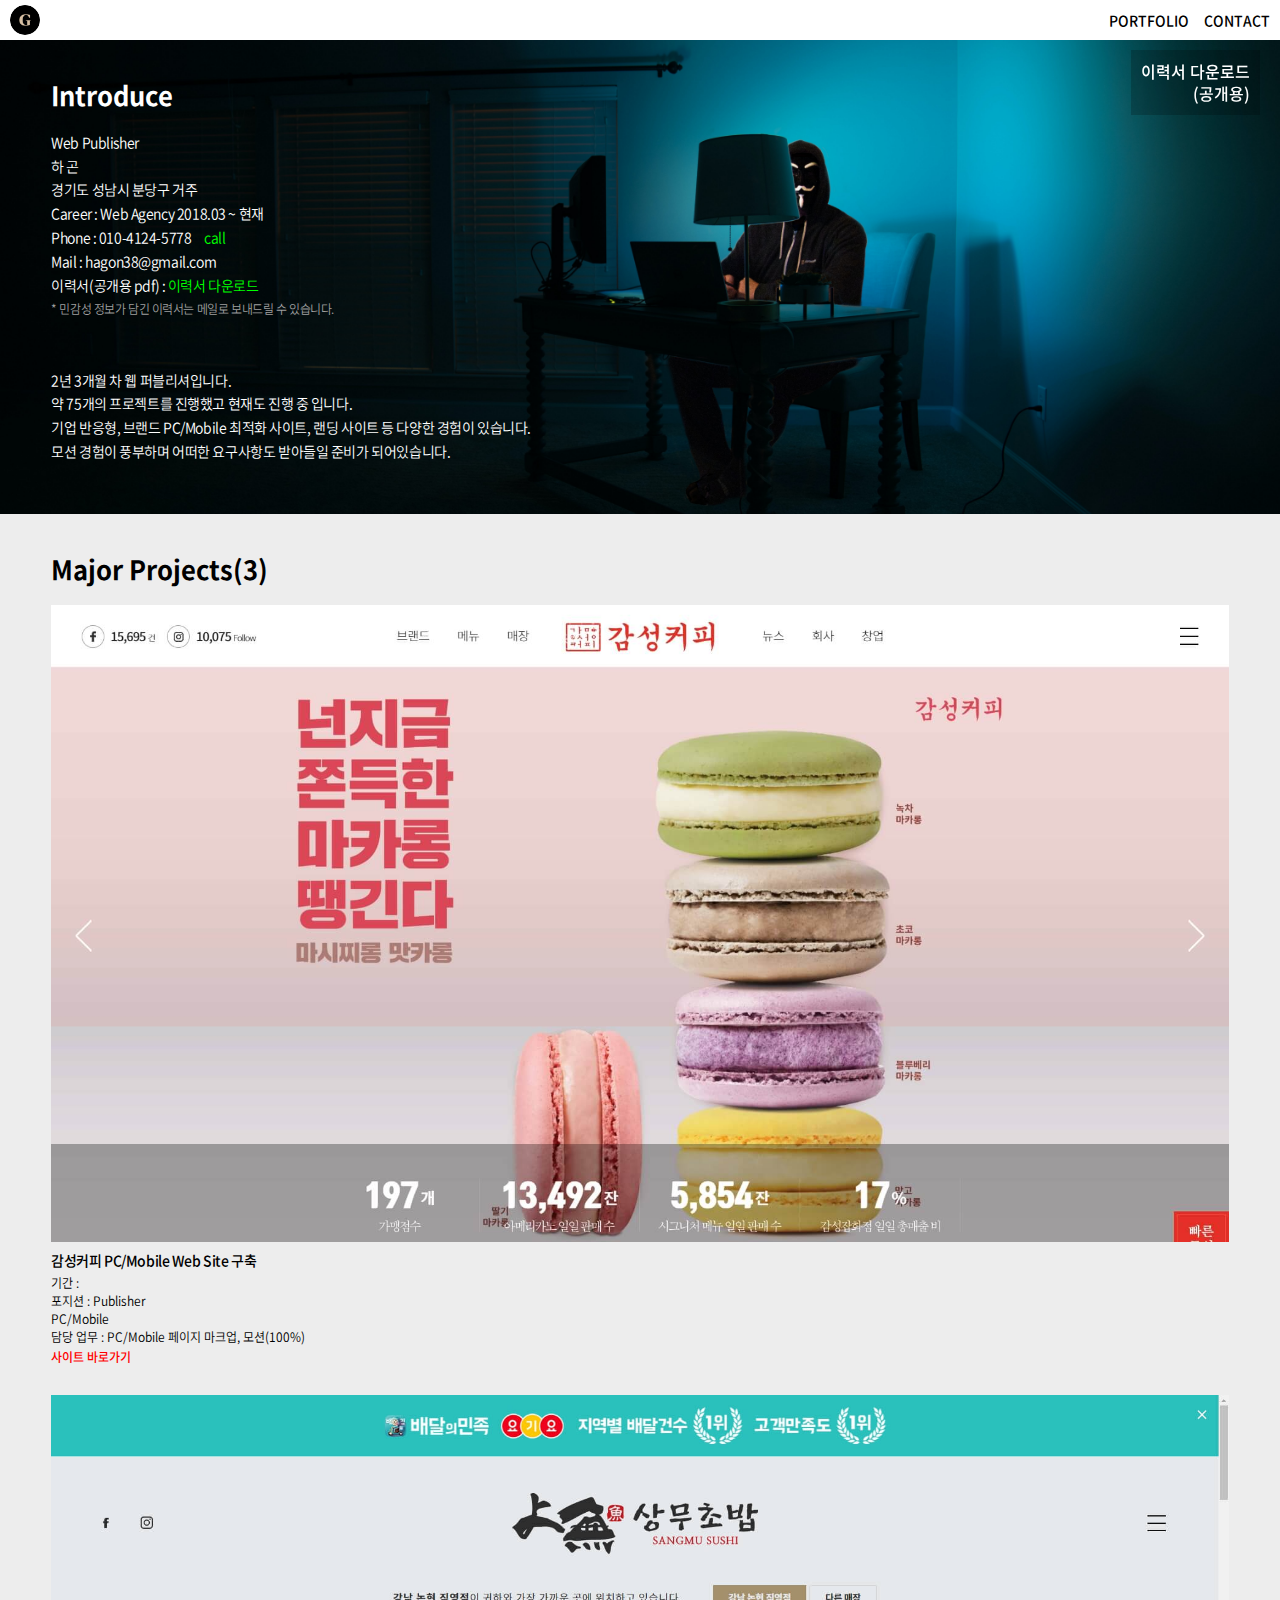
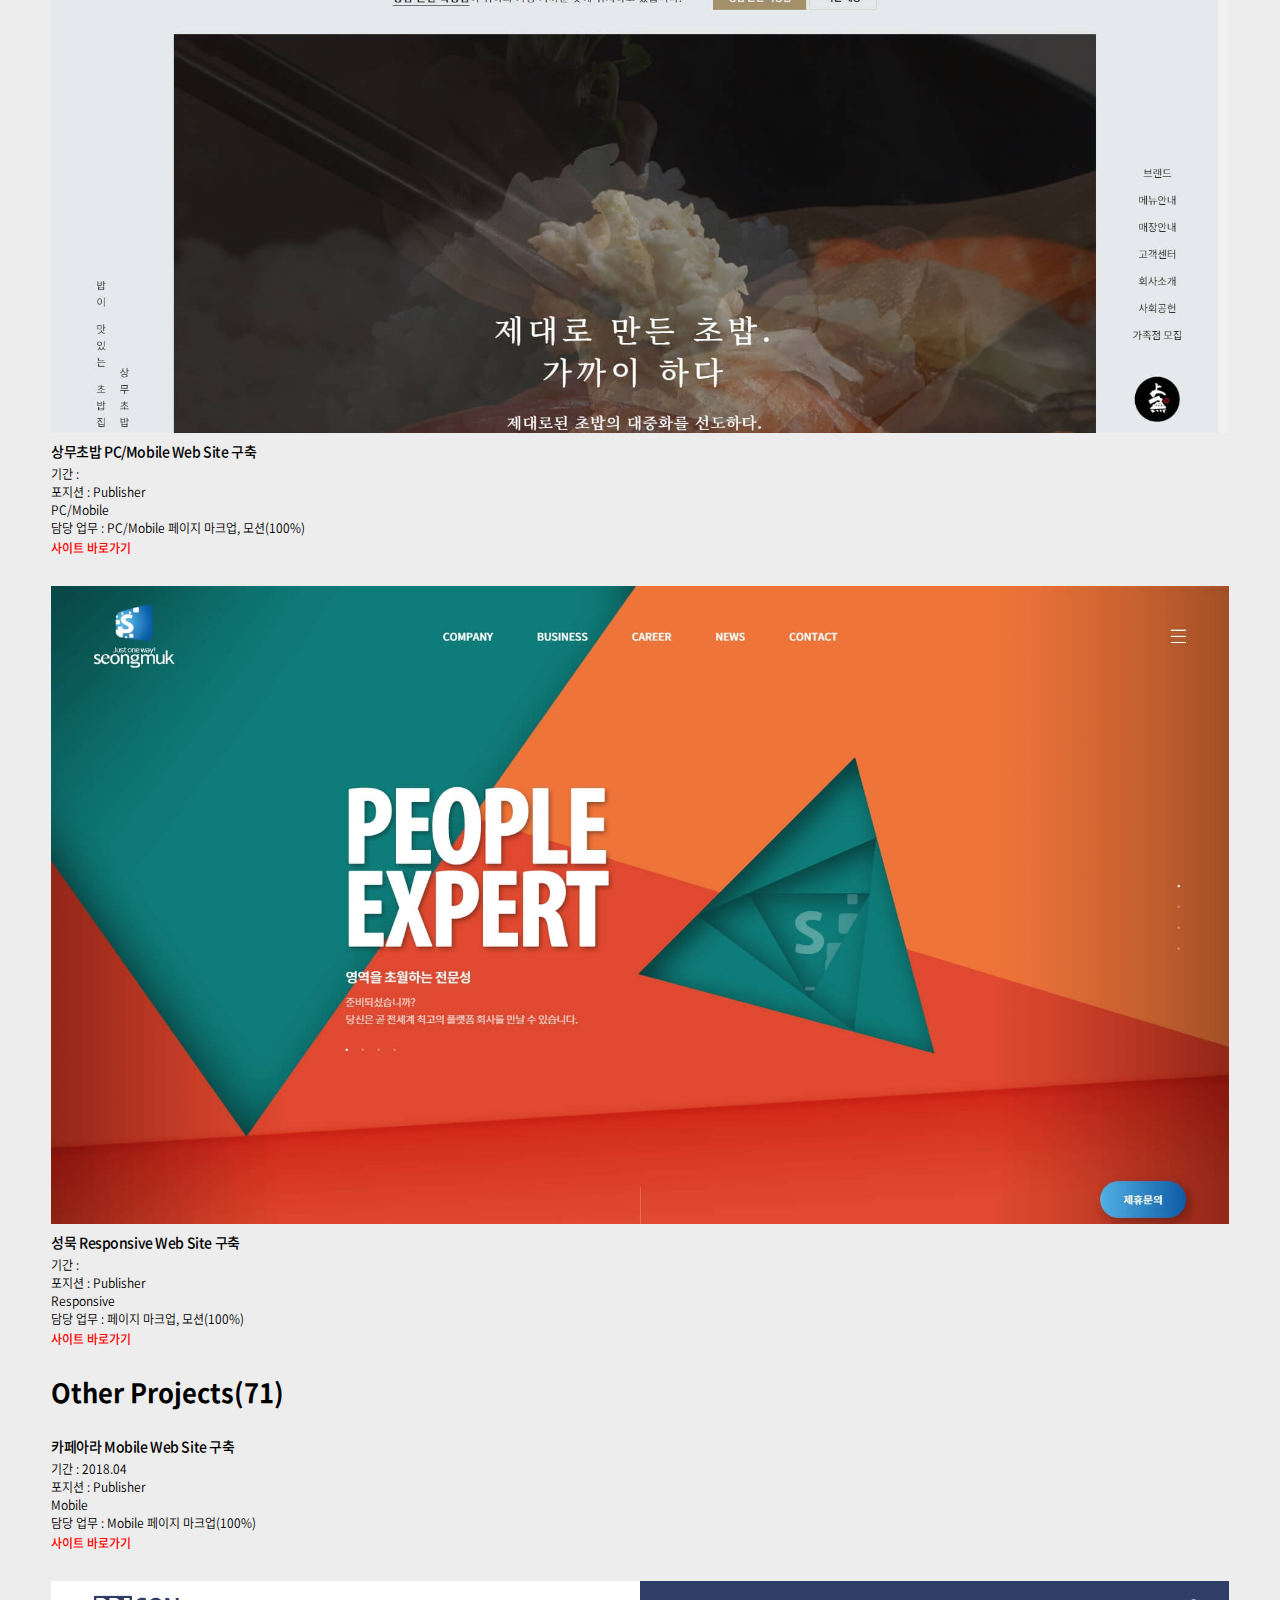
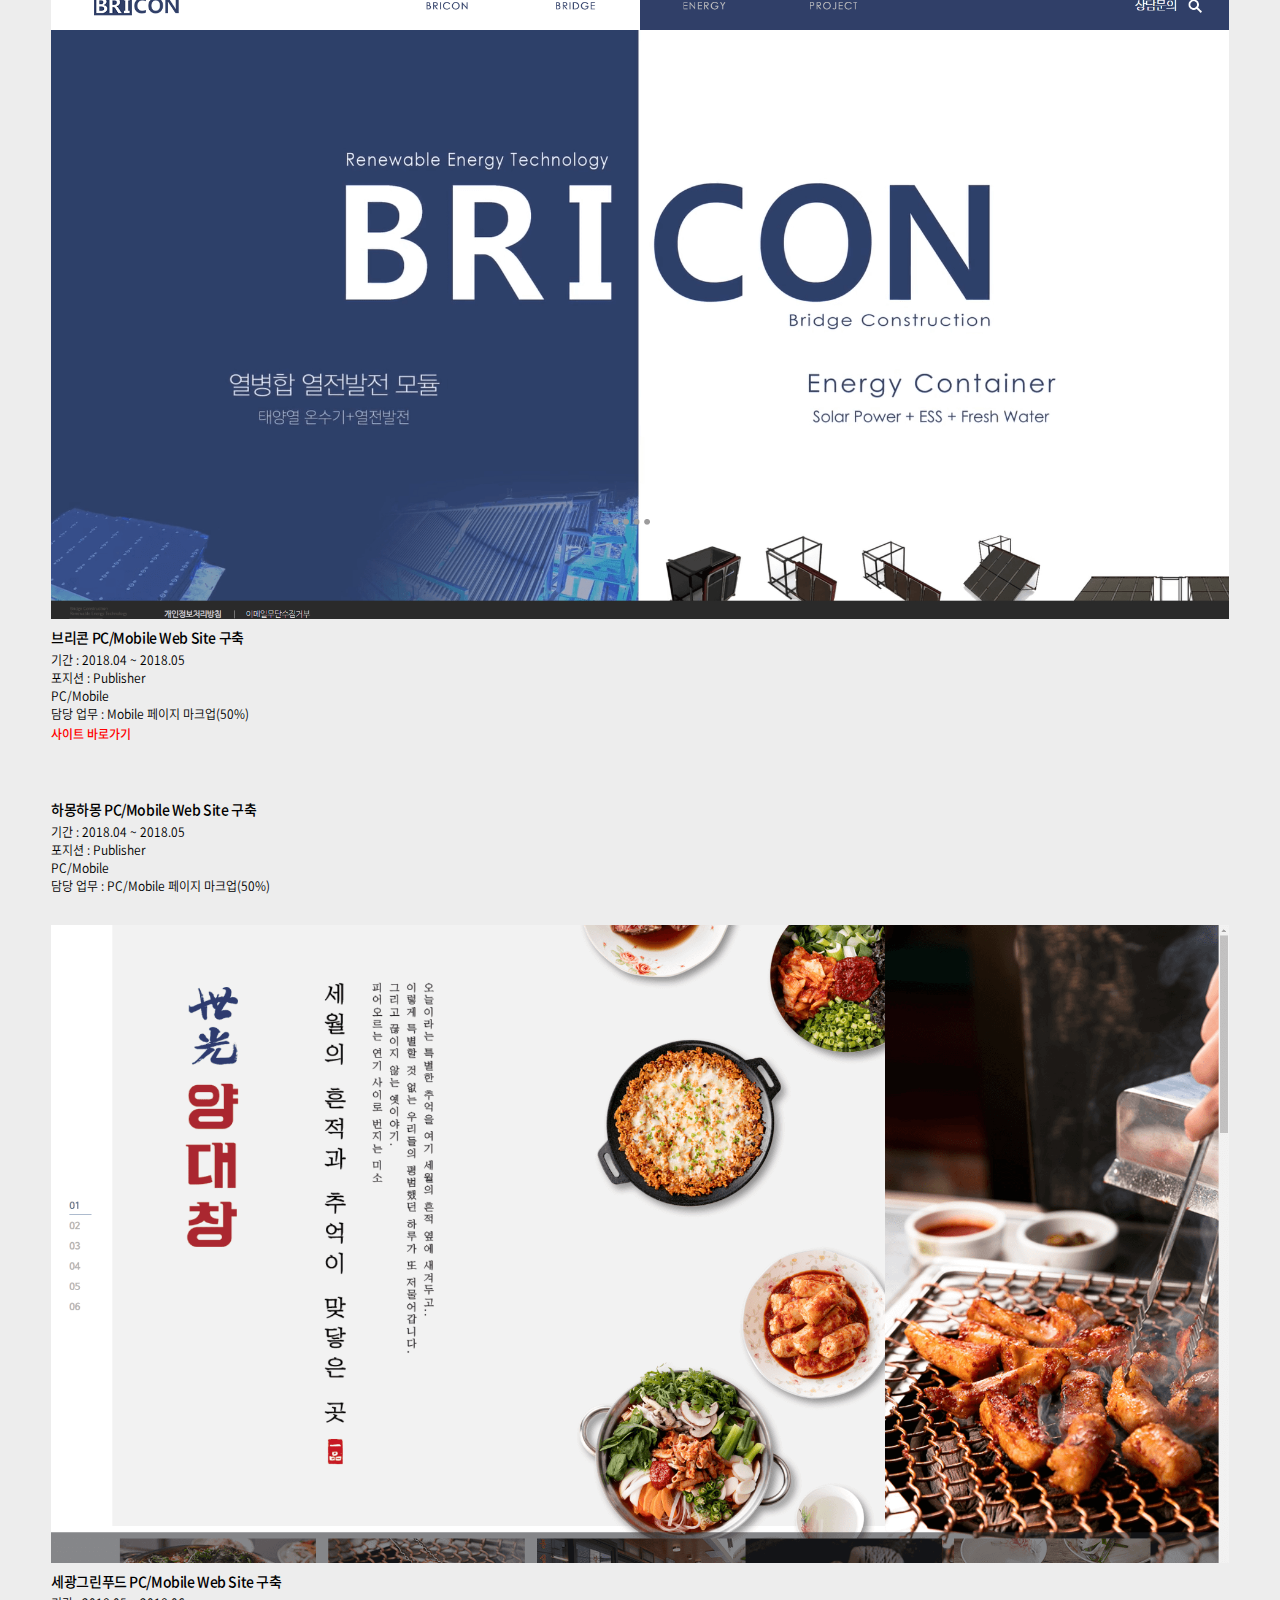
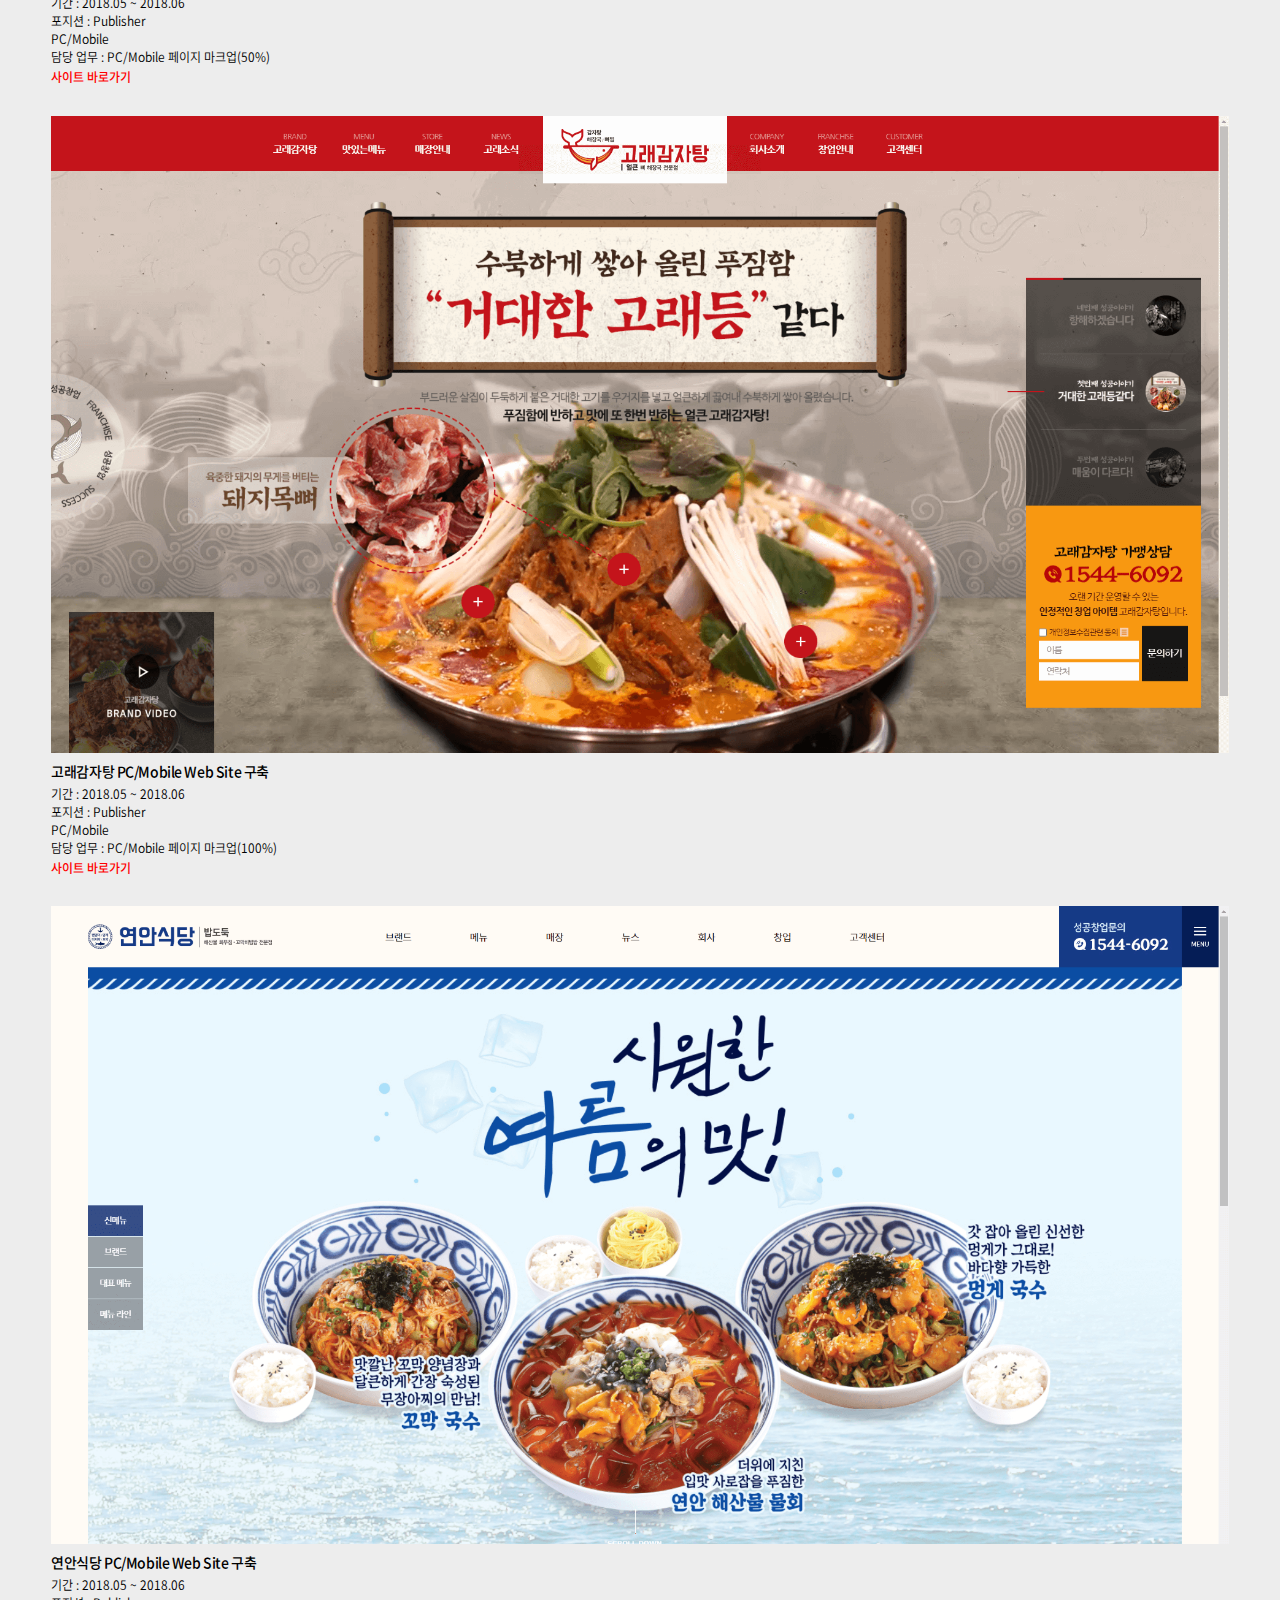
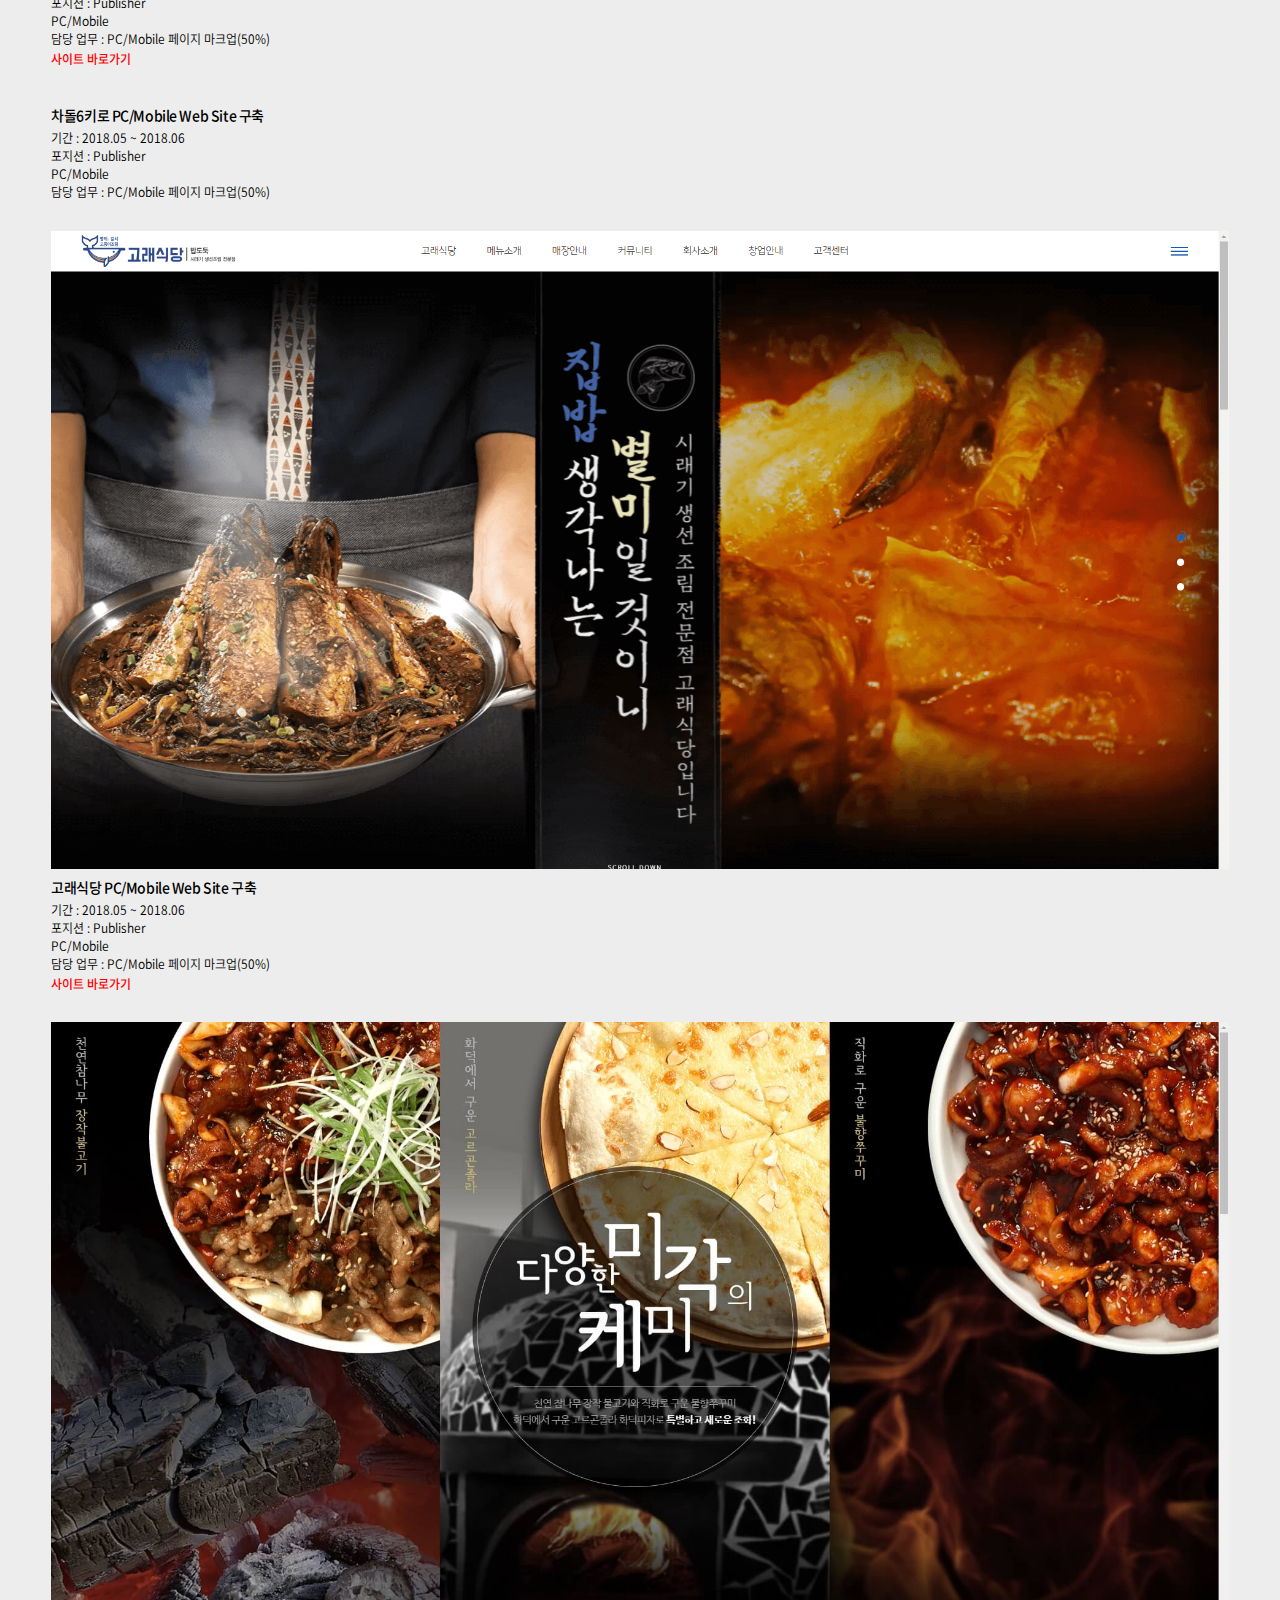
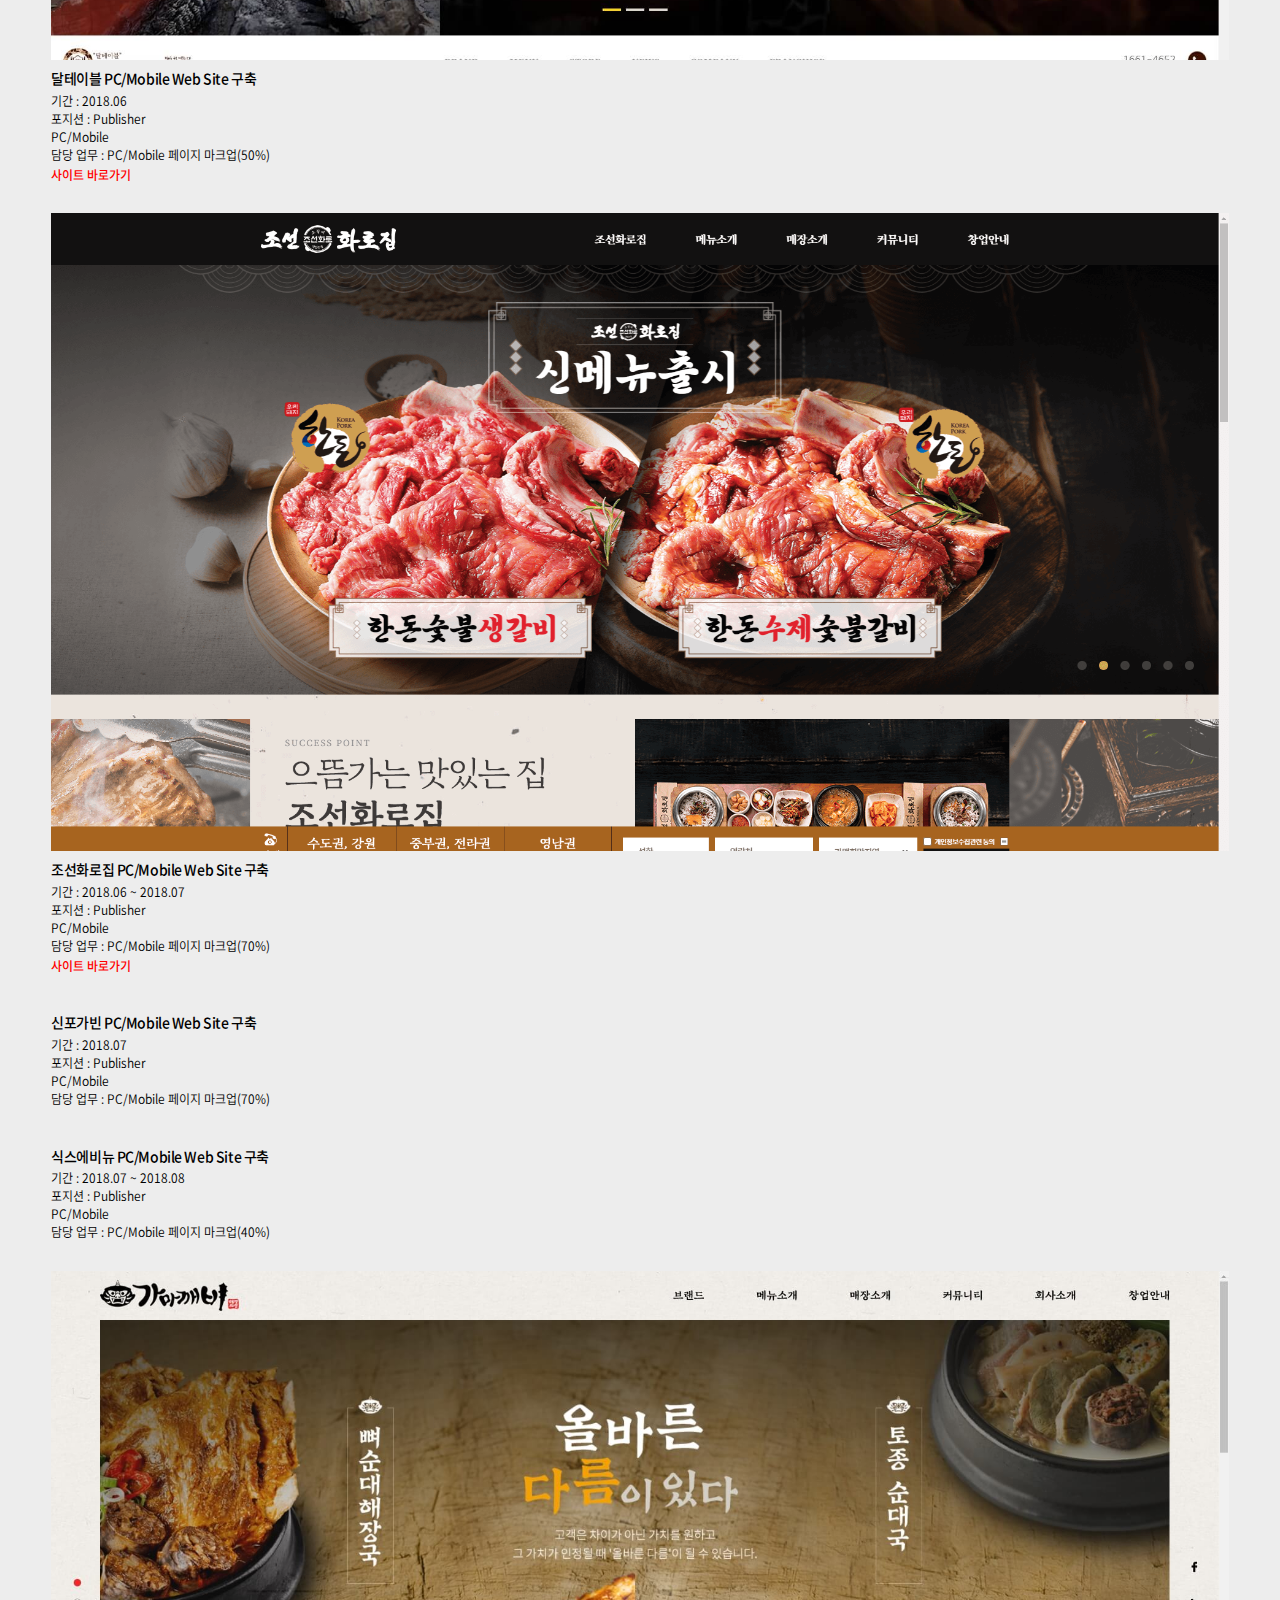
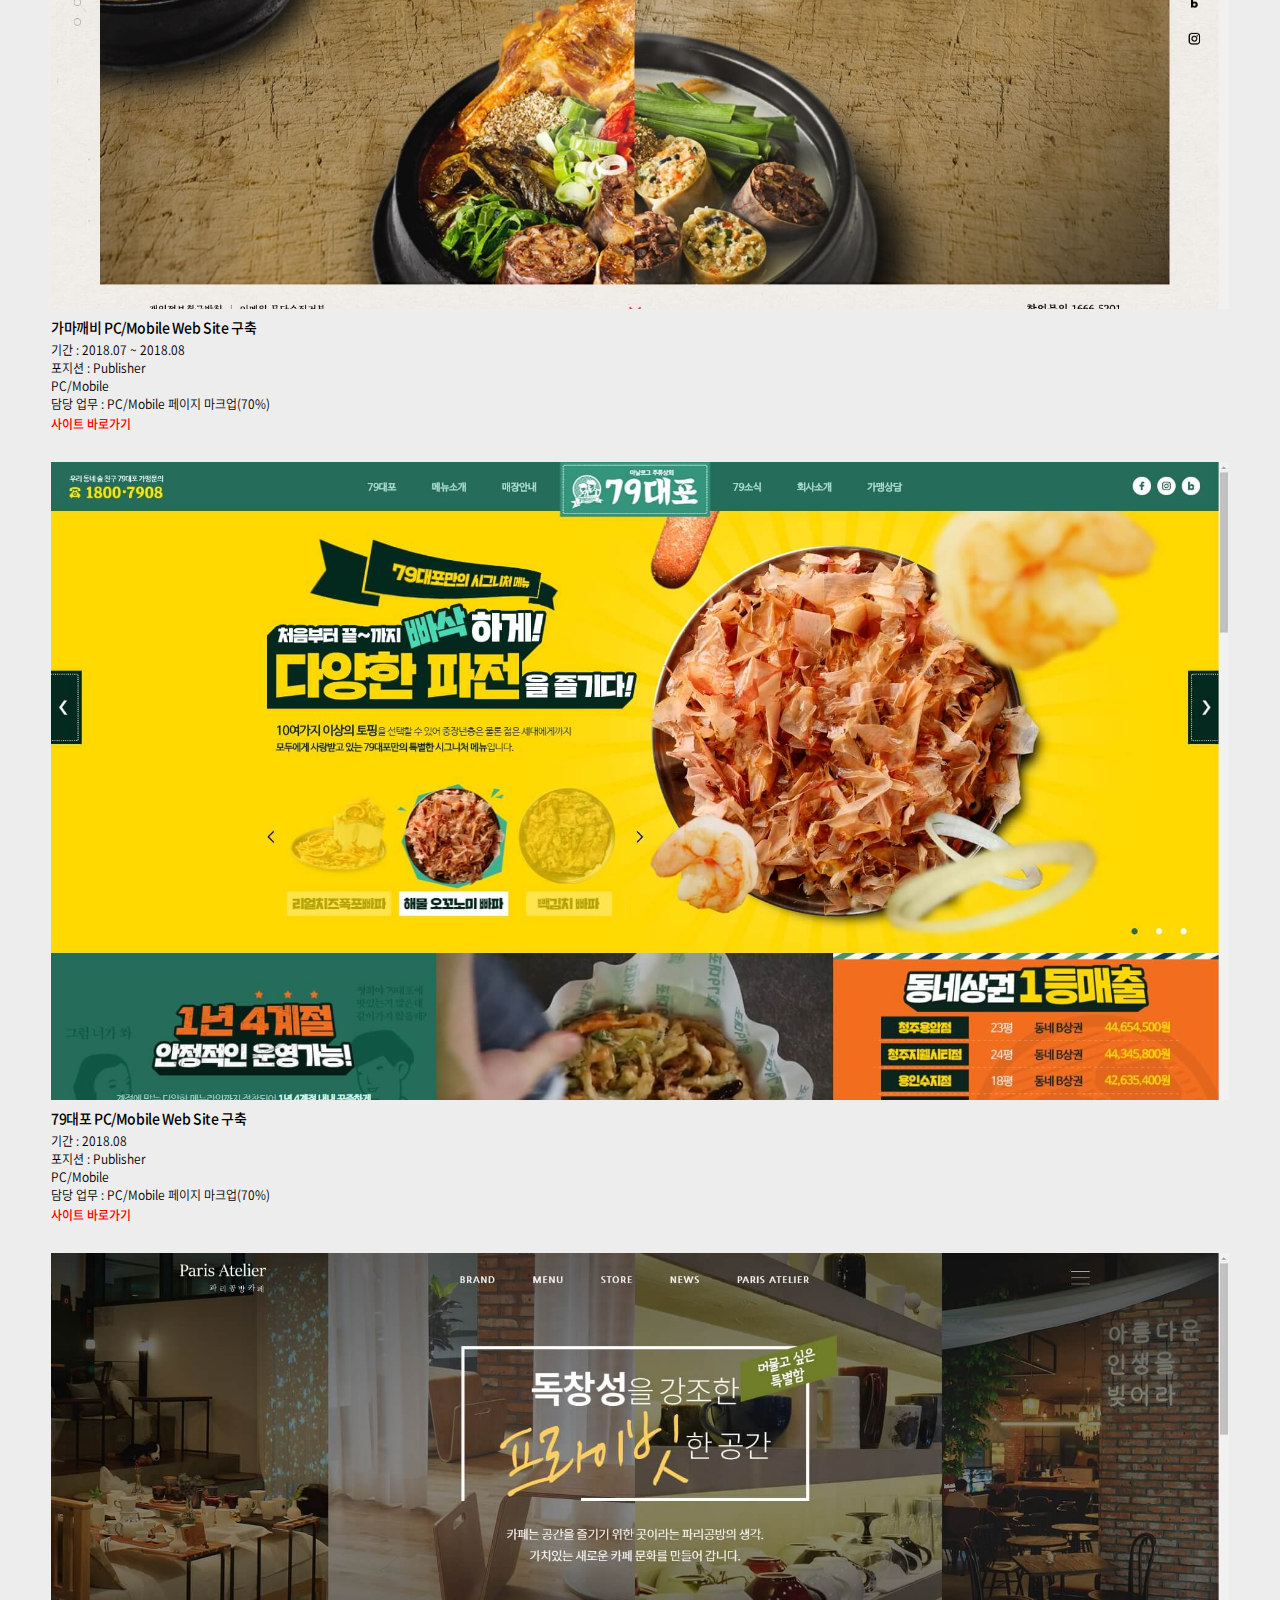
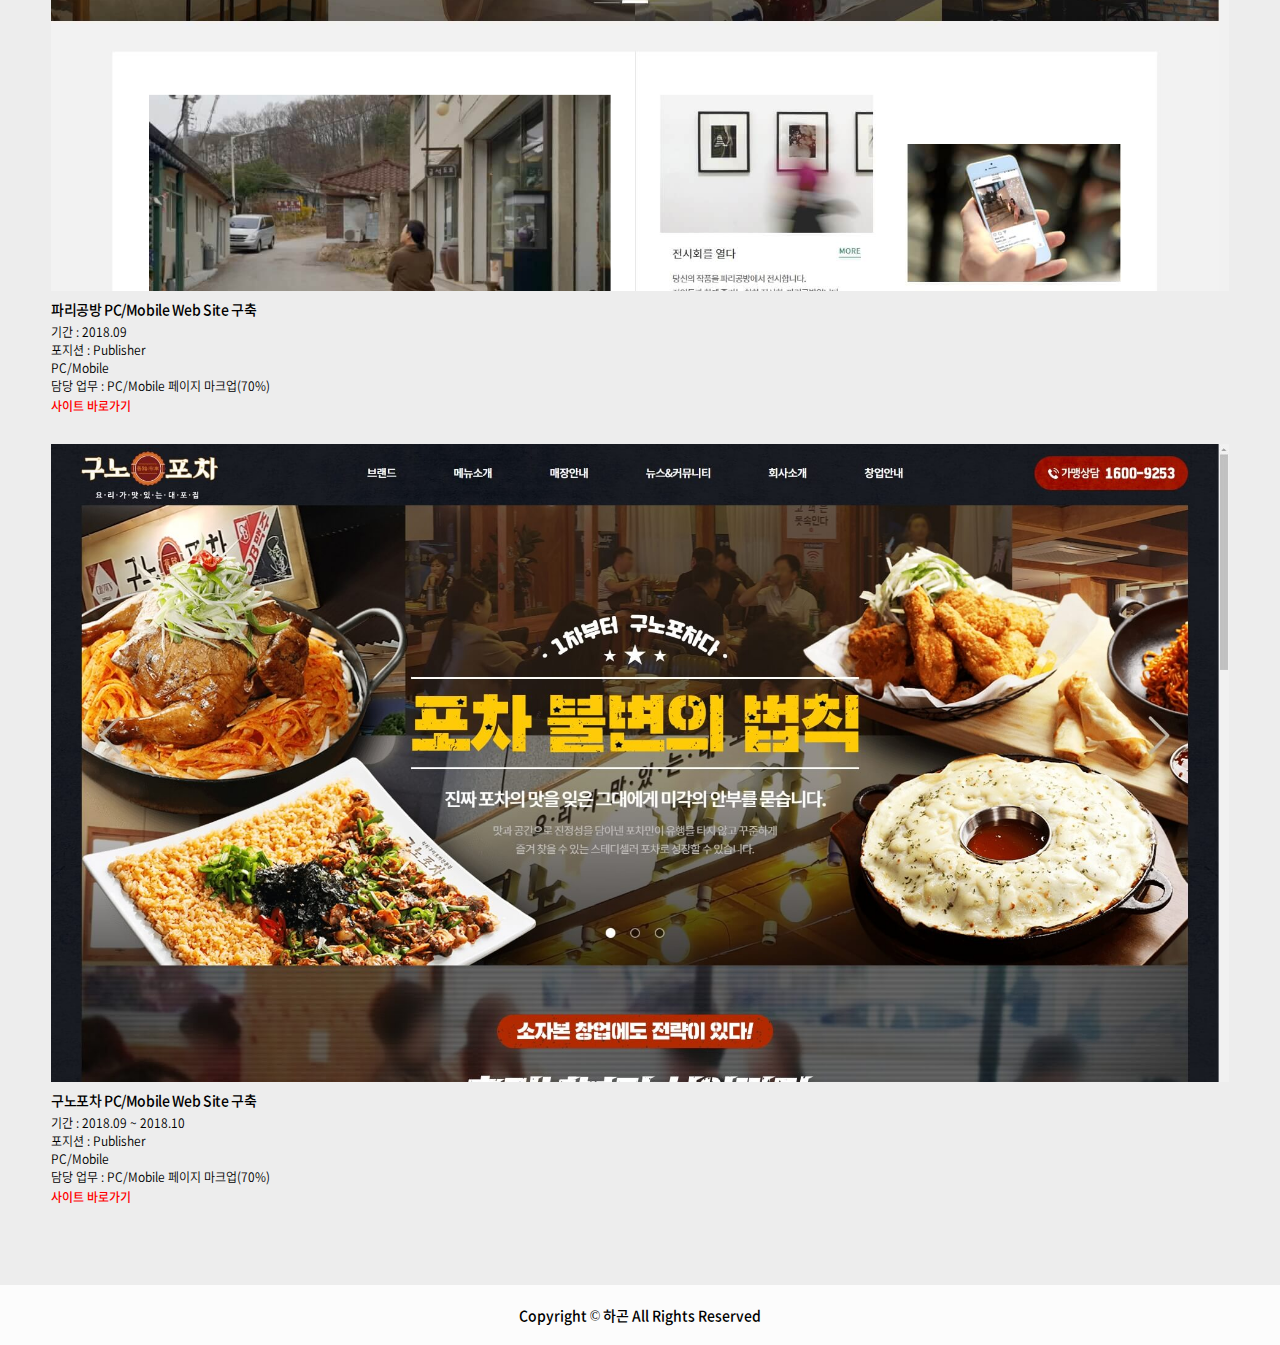
==== main.html @ c2625f68 "commit_20200526" ====
<!DOCTYPE html>
<html lang="ko">
<head>
<meta charset="utf-8">
<meta http-equiv="X-UA-Compatible" content="IE=edge">
<meta name="description" content="">
<meta name="keywords" content="">
<meta name="author" content="">
<meta name="viewport" content="width=device-width, initial-scale=1.0, minimum-scale=1.0, maximum-scale=1.0, user-scalable=yes">
<title></title>
<link rel="shortcut icon" href="img/favicon.ico">
<link rel="stylesheet" href="css/reset.css">
<link rel="stylesheet" href="css/style.css">
</head>
<body>

<!-- 건너뛰기 링크 시작 -->
<dl id="skiptoContent">
	<dt>바로가기 메뉴</dt>
	<dd><a href="#navigation" class="skip">네비게이션 바로가기</a></dd>
	<dd><a href="#content" class="skip">본문 바로가기</a></dd>
</dl>
<!-- //건너뛰기 링크 끝 -->

<div id="wrap">
    <!-- header start -->
    <header class="header">
        <a href="/main.html" class="btn_home">메인으로</a>
        <ul class="nav fs_def t_right" id="navigation">
            <li><a href="#none">PORTFOLIO</a></li>
            <li><a href="#none">CONTACT</a></li>
        </ul>
    </header>
    <!-- //header end -->
    <!-- content start -->
    <div class="content" id="content">
        <!-- introduce start -->
        <div class="int layer bg chapters">
            <div class="inner">
                <p class="title">Introduce</p>
                <p class="text">
                    Web Publisher<br>
                    하 곤<br>
                    경기도 성남시 분당구 거주<br>
                    Career : Web Agency 2018.03 ~ 현재<br>
                    Phone : 010-4124-5778 <a href="tel:01041245778" class="btn_tel">call</a><br>
                    Mail : hagon38@gmail.com<br>
                    이력서(공개용 pdf) : <a href="#none" class="btn_resume">이력서 다운로드</a><br>
                    <span>* 민감성 정보가 담긴 이력서는 메일로 보내드릴 수 있습니다.</span><br><br><br>
                    
                    2년 3개월 차 웹 퍼블리셔입니다.<br>
                    약 75개의 프로젝트를 진행했고 현재도 진행 중 입니다.<br>
                    기업 반응형, 브랜드 PC/Mobile 최적화 사이트, 랜딩 사이트 등 다양한 경험이 있습니다.<br>
                    모션 경험이 풍부하며 어떠한 요구사항도 받아들일 준비가 되어있습니다.
                </p>
            </div>
        </div>
        <!-- //introduce end -->
        <!-- projects start -->
        <div class="projects layer chapters">
            <div class="inner">
                <p class="title">Major Projects(3)</p>
                <ul class="pj_list fs_def">
                    <li>
                        <div class="img_area"><img src="../img/pj/pj_40.jpg" alt="" class="w100"></div>
                        <div class="text_area">
                            <p class="pj_title">감성커피 PC/Mobile Web Site 구축</p>
                            <ul class="cont_list">
                                <li>기간 : </li>
                                <li>포지션 : Publisher</li>
                                <li>PC/Mobile</li>
                                <li>담당 업무 : PC/Mobile 페이지 마크업, 모션(100%)</li>
                            </ul>
                            <a href="#none" class="btn_site">사이트 바로가기</a>
                        </div>
                    </li>
                    <li>
                        <div class="img_area"><img src="../img/pj/pj_49.jpg" alt="" class="w100"></div>
                        <div class="text_area">
                            <p class="pj_title">상무초밥 PC/Mobile Web Site 구축</p>
                            <ul class="cont_list">
                                <li>기간 : </li>
                                <li>포지션 : Publisher</li>
                                <li>PC/Mobile</li>
                                <li>담당 업무 : PC/Mobile 페이지 마크업, 모션(100%)</li>
                            </ul>
                            <a href="#none" class="btn_site">사이트 바로가기</a>
                        </div>
                    </li>
                    <li>
                        <div class="img_area"><img src="../img/pj/pj_73.jpg" alt="" class="w100"></div>
                        <div class="text_area">
                            <p class="pj_title">성묵 Responsive Web Site 구축</p>
                            <ul class="cont_list">
                                <li>기간 : </li>
                                <li>포지션 : Publisher</li>
                                <li>Responsive</li>
                                <li>담당 업무 : 페이지 마크업, 모션(100%)</li>
                            </ul>
                            <a href="#none" class="btn_site">사이트 바로가기</a>
                        </div>
                    </li>
                </ul>
                <p class="title">Other Projects(71)</p>
                <ul class="pj_list">
                    <li>
                        <div class="text_area">
                            <p class="pj_title">카페아라
                                Mobile Web Site 구축</p>
                            <ul class="cont_list">
                                <li>기간 : 2018.04</li>
                                <li>포지션 : Publisher</li>
                                <li>Mobile</li>
                                <li>담당 업무 : Mobile 페이지 마크업(100%)</li>
                            </ul>
                            <a href="#none" class="btn_site">사이트 바로가기</a>
                        </div>
                    </li>
                    <li>
                        <div class="img_area"><img src="../img/pj/pj_1.jpg" alt="" class="w100"></div>
                        <div class="text_area">
                            <p class="pj_title">브리콘 PC/Mobile Web Site 구축</p>
                            <ul class="cont_list">
                                <li>기간 : 2018.04 ~ 2018.05</li>
                                <li>포지션 : Publisher</li>
                                <li>PC/Mobile</li>
                                <li>담당 업무 : Mobile 페이지 마크업(50%)</li>
                            </ul>
                            <a href="#none" class="btn_site">사이트 바로가기</a>
                        </div>
                    </li>
                    <li>
                        <div class="img_area"><img src="../img/pj/pj_3.jpg" alt="" class="w100"></div>
                        <div class="text_area">
                            <p class="pj_title">하몽하몽 PC/Mobile Web Site 구축</p>
                            <ul class="cont_list">
                                <li>기간 : 2018.04 ~ 2018.05</li>
                                <li>포지션 : Publisher</li>
                                <li>PC/Mobile</li>
                                <li>담당 업무 : PC/Mobile 페이지 마크업(50%)</li>
                            </ul>
                        </div>
                    </li>
                    <li>
                        <div class="img_area"><img src="../img/pj/pj_4.jpg" alt="" class="w100"></div>
                        <div class="text_area">
                            <p class="pj_title">세광그린푸드 PC/Mobile Web Site 구축</p>
                            <ul class="cont_list">
                                <li>기간 : 2018.05 ~ 2018.06</li>
                                <li>포지션 : Publisher</li>
                                <li>PC/Mobile</li>
                                <li>담당 업무 : PC/Mobile 페이지 마크업(50%)</li>
                            </ul>
                            <a href="#none" class="btn_site">사이트 바로가기</a>
                        </div>
                    </li>
                    <li>
                        <div class="img_area"><img src="../img/pj/pj_5.jpg" alt="" class="w100"></div>
                        <div class="text_area">
                            <p class="pj_title">고래감자탕 PC/Mobile Web Site 구축</p>
                            <ul class="cont_list">
                                <li>기간 : 2018.05 ~ 2018.06</li>
                                <li>포지션 : Publisher</li>
                                <li>PC/Mobile</li>
                                <li>담당 업무 : PC/Mobile 페이지 마크업(100%)</li>
                            </ul>
                            <a href="#none" class="btn_site">사이트 바로가기</a>
                        </div>
                    </li>
                    <li>
                        <div class="img_area"><img src="../img/pj/pj_6.jpg" alt="" class="w100"></div>
                        <div class="text_area">
                            <p class="pj_title">연안식당 PC/Mobile Web Site 구축</p>
                            <ul class="cont_list">
                                <li>기간 : 2018.05 ~ 2018.06</li>
                                <li>포지션 : Publisher</li>
                                <li>PC/Mobile</li>
                                <li>담당 업무 : PC/Mobile 페이지 마크업(50%)</li>
                            </ul>
                            <a href="#none" class="btn_site">사이트 바로가기</a>
                        </div>
                    </li>
                    <li>
                        <div class="text_area">
                            <p class="pj_title">차돌6키로 PC/Mobile Web Site 구축</p>
                            <ul class="cont_list">
                                <li>기간 : 2018.05 ~ 2018.06</li>
                                <li>포지션 : Publisher</li>
                                <li>PC/Mobile</li>
                                <li>담당 업무 : PC/Mobile 페이지 마크업(50%)</li>
                            </ul>
                        </div>
                    </li>
                    <li>
                        <div class="img_area"><img src="../img/pj/pj_8.jpg" alt="" class="w100"></div>
                        <div class="text_area">
                            <p class="pj_title">고래식당 PC/Mobile Web Site 구축</p>
                            <ul class="cont_list">
                                <li>기간 : 2018.05 ~ 2018.06</li>
                                <li>포지션 : Publisher</li>
                                <li>PC/Mobile</li>
                                <li>담당 업무 : PC/Mobile 페이지 마크업(50%)</li>
                            </ul>
                            <a href="#none" class="btn_site">사이트 바로가기</a>
                        </div>
                    </li>
                    <li>
                        <div class="img_area"><img src="../img/pj/pj_9.jpg" alt="" class="w100"></div>
                        <div class="text_area">
                            <p class="pj_title">달테이블 PC/Mobile Web Site 구축</p>
                            <ul class="cont_list">
                                <li>기간 : 2018.06</li>
                                <li>포지션 : Publisher</li>
                                <li>PC/Mobile</li>
                                <li>담당 업무 : PC/Mobile 페이지 마크업(50%)</li>
                            </ul>
                            <a href="#none" class="btn_site">사이트 바로가기</a>
                        </div>
                    </li>
                    <li>
                        <div class="img_area"><img src="../img/pj/pj_10.jpg" alt="" class="w100"></div>
                        <div class="text_area">
                            <p class="pj_title">조선화로집 PC/Mobile Web Site 구축</p>
                            <ul class="cont_list">
                                <li>기간 : 2018.06 ~ 2018.07</li>
                                <li>포지션 : Publisher</li>
                                <li>PC/Mobile</li>
                                <li>담당 업무 : PC/Mobile 페이지 마크업(70%)</li>
                            </ul>
                            <a href="#none" class="btn_site">사이트 바로가기</a>
                        </div>
                    </li>
                    <li>
                        <div class="text_area">
                            <p class="pj_title">신포가빈 PC/Mobile Web Site 구축</p>
                            <ul class="cont_list">
                                <li>기간 : 2018.07</li>
                                <li>포지션 : Publisher</li>
                                <li>PC/Mobile</li>
                                <li>담당 업무 : PC/Mobile 페이지 마크업(70%)</li>
                            </ul>
                        </div>
                    </li>
                    <li>
                        <div class="text_area">
                            <p class="pj_title">식스에비뉴 PC/Mobile Web Site 구축</p>
                            <ul class="cont_list">
                                <li>기간 : 2018.07 ~ 2018.08</li>
                                <li>포지션 : Publisher</li>
                                <li>PC/Mobile</li>
                                <li>담당 업무 : PC/Mobile 페이지 마크업(40%)</li>
                            </ul>
                        </div>
                    </li>
                    <li>
                        <div class="img_area"><img src="../img/pj/pj_13.jpg" alt="" class="w100"></div>
                        <div class="text_area">
                            <p class="pj_title">가마깨비 PC/Mobile Web Site 구축</p>
                            <ul class="cont_list">
                                <li>기간 : 2018.07 ~ 2018.08</li>
                                <li>포지션 : Publisher</li>
                                <li>PC/Mobile</li>
                                <li>담당 업무 : PC/Mobile 페이지 마크업(70%)</li>
                            </ul>
                            <a href="#none" class="btn_site">사이트 바로가기</a>
                        </div>
                    </li>
                    <li>
                        <div class="img_area"><img src="../img/pj/pj_14.jpg" alt="" class="w100"></div>
                        <div class="text_area">
                            <p class="pj_title">79대포 PC/Mobile Web Site 구축</p>
                            <ul class="cont_list">
                                <li>기간 : 2018.08</li>
                                <li>포지션 : Publisher</li>
                                <li>PC/Mobile</li>
                                <li>담당 업무 : PC/Mobile 페이지 마크업(70%)</li>
                            </ul>
                            <a href="#none" class="btn_site">사이트 바로가기</a>
                        </div>
                    </li>
                    <li>
                        <div class="img_area"><img src="../img/pj/pj_15.jpg" alt="" class="w100"></div>
                        <div class="text_area">
                            <p class="pj_title">파리공방 PC/Mobile Web Site 구축</p>
                            <ul class="cont_list">
                                <li>기간 : 2018.09</li>
                                <li>포지션 : Publisher</li>
                                <li>PC/Mobile</li>
                                <li>담당 업무 : PC/Mobile 페이지 마크업(70%)</li>
                            </ul>
                            <a href="#none" class="btn_site">사이트 바로가기</a>
                        </div>
                    </li>
                    <li>
                        <div class="img_area"><img src="../img/pj/pj_16.jpg" alt="" class="w100"></div>
                        <div class="text_area">
                            <p class="pj_title">구노포차 PC/Mobile Web Site 구축</p>
                            <ul class="cont_list">
                                <li>기간 : 2018.09 ~ 2018.10</li>
                                <li>포지션 : Publisher</li>
                                <li>PC/Mobile</li>
                                <li>담당 업무 : PC/Mobile 페이지 마크업(70%)</li>
                            </ul>
                            <a href="#none" class="btn_site">사이트 바로가기</a>
                        </div>
                    </li>
                </ul>
            </div>
        </div>
        <!-- //projects end -->
    </div>
    <!-- //content end -->
    <!-- footer start -->
    <footer class="footer rel">
        <p class="copy t_center">Copyright © 하곤 All Rights Reserved</p>
    </footer>
    <!-- //footer end -->
    <div class="resume t_right">
        <a href="#none">이력서 다운로드<br>(공개용)</a>
    </div>
</div>

<!-- script start -->
<script src="js/jquery-1.12.0.min.js"></script>
<script src="js/common.js"></script>
<!-- //script end -->

</body>
</html>
---- css/style.css ----
﻿@charset "UTF-8";

/* Noto Sans KR */
@font-face {
	font-family:'NotoSansKR-Thin';
	font-style:normal;
	font-weight:100;
	src:url('../font/NotoSansKR-Thin.eot');
	src:local('Noto Sans KR Thin'),
		url('../font/NotoSansKR-Thin.eot?#iefix') format('embedded-opentype'),
		url('../font/NotoSansKR-Thin.woff2') format('woff2'),
		url('../font/NotoSansKR-Thin.woff') format('woff');
}
@font-face {
	font-family:'NotoSansKR-Light';
	font-style:normal;
	font-weight:300;
	src:url('../font/NotoSansKR-Light.eot');
	src:local('Noto Sans KR Light'),
		url('../font/NotoSansKR-Light.eot?#iefix') format('embedded-opentype'),
		url('../font/NotoSansKR-Light.woff2') format('woff2'),
		url('../font/NotoSansKR-Light.woff') format('woff');
}
@font-face {
	font-family:'NotoSansKR-DemiLight';
	font-style:normal;
	font-weight:350;
	src:url('../font/NotoSansKR-DemiLight.eot');
	src:local('Noto Sans KR DemiLight'),
		url('../font/NotoSansKR-DemiLight.eot?#iefix') format('embedded-opentype'),
		url('../font/NotoSansKR-DemiLight.woff2') format('woff2'),
		url('../font/NotoSansKR-DemiLight.woff') format('woff');
}
@font-face {
	font-family:'NotoSansKR-Regular';
	font-style:normal;
	font-weight:400;
	src:url('../font/NotoSansKR-Regular.eot');
	src:local('Noto Sans KR'),
		url('../font/NotoSansKR-Regular.eot?#iefix') format('embedded-opentype'),
		url('../font/NotoSansKR-Regular.woff2') format('woff2'),
		url('../font/NotoSansKR-Regular.woff') format('woff');
}
@font-face {
	font-family:'NotoSansKR-Medium';
	font-style:normal;
	font-weight:500;
	src:url('../font/NotoSansKR-Medium.eot');
	src:local('Noto Sans KR Medium'),
		url('../font/NotoSansKR-Medium.eot?#iefix') format('embedded-opentype'),
		url('../font/NotoSansKR-Medium.woff2') format('woff2'),
		url('../font/NotoSansKR-Medium.woff') format('woff');
}
@font-face {
	font-family:'NotoSansKR-Bold';
	font-style:normal;
	font-weight:700;
	src:url('../font/NotoSansKR-Bold.eot');
	src:local('Noto Sans KR Bold'),
		url('../font/NotoSansKR-Bold.eot?#iefix') format('embedded-opentype'),
		url('../font/NotoSansKR-Bold.woff2') format('woff2'),
		url('../font/NotoSansKR-Bold.woff') format('woff');
}
@font-face {
	font-family:'NotoSansKR-Black';
	font-style:normal;
	font-weight:900;
	src:url('../font/NotoSansKR-Black.eot');
	src:local('Noto Sans KR Black'),
		url('../font/NotoSansKR-Black.eot?#iefix') format('embedded-opentype'),
		url('../font/NotoSansKR-Black.woff2') format('woff2'),
		url('../font/NotoSansKR-Black.woff') format('woff');
}

/**************************************************************************************************
 * THIRD PARTY LIBRARIES
 **************************************************************************************************/
/**
 * Swiper 4.2.0
 * Most modern mobile touch slider and framework with hardware accelerated transitions
 * http://www.idangero.us/swiper/
 *
 * Copyright 2014-2018 Vladimir Kharlampidi
 *
 * Released under the MIT License
 *
 * Released on: March 16, 2018
 */
.swiper-container{margin:0 auto;position:relative;overflow:hidden;list-style:none;padding:0}.swiper-container-no-flexbox .swiper-slide{float:left}.swiper-container-vertical>.swiper-wrapper{-webkit-box-orient:vertical;-webkit-box-direction:normal;-webkit-flex-direction:column;-ms-flex-direction:column;flex-direction:column}.swiper-wrapper{position:relative;width:100%;height:100%;display:-webkit-box;display:-webkit-flex;display:-ms-flexbox;display:flex;-webkit-transition-property:-webkit-transform;transition-property:-webkit-transform;-o-transition-property:transform;transition-property:transform;transition-property:transform,-webkit-transform;-webkit-box-sizing:content-box;box-sizing:content-box}.swiper-container-android .swiper-slide,.swiper-wrapper{-webkit-transform:translate3d(0,0,0);transform:translate3d(0,0,0)}.swiper-container-multirow>.swiper-wrapper{-webkit-flex-wrap:wrap;-ms-flex-wrap:wrap;flex-wrap:wrap}.swiper-container-free-mode>.swiper-wrapper{-webkit-transition-timing-function:ease-out;-o-transition-timing-function:ease-out;transition-timing-function:ease-out;margin:0 auto}.swiper-slide{-webkit-flex-shrink:0;-ms-flex-negative:0;flex-shrink:0;width:100%;height:100%;position:relative;-webkit-transition-property:-webkit-transform;transition-property:-webkit-transform;-o-transition-property:transform;transition-property:transform;transition-property:transform,-webkit-transform}.swiper-invisible-blank-slide{visibility:hidden}.swiper-container-autoheight,.swiper-container-autoheight .swiper-slide{height:auto}.swiper-container-autoheight .swiper-wrapper{-webkit-box-align:start;-webkit-align-items:flex-start;-ms-flex-align:start;align-items:flex-start;-webkit-transition-property:height,-webkit-transform;transition-property:height,-webkit-transform;-o-transition-property:transform,height;transition-property:transform,height;transition-property:transform,height,-webkit-transform}.swiper-container-3d{-webkit-perspective:1200px;perspective:1200px}.swiper-container-3d .swiper-wrapper,.swiper-container-3d .swiper-slide,.swiper-container-3d .swiper-slide-shadow-left,.swiper-container-3d .swiper-slide-shadow-right,.swiper-container-3d .swiper-slide-shadow-top,.swiper-container-3d .swiper-slide-shadow-bottom,.swiper-container-3d .swiper-cube-shadow{-webkit-transform-style:preserve-3d;transform-style:preserve-3d}.swiper-container-3d .swiper-slide-shadow-left,.swiper-container-3d .swiper-slide-shadow-right,.swiper-container-3d .swiper-slide-shadow-top,.swiper-container-3d .swiper-slide-shadow-bottom{position:absolute;left:0;top:0;width:100%;height:100%;pointer-events:none;z-index:10}.swiper-container-3d .swiper-slide-shadow-left{background-image:-webkit-gradient(linear,right top,left top,from(rgba(0,0,0,.5)),to(rgba(0,0,0,0)));background-image:-webkit-linear-gradient(right,rgba(0,0,0,.5),rgba(0,0,0,0));background-image:-o-linear-gradient(right,rgba(0,0,0,.5),rgba(0,0,0,0));background-image:linear-gradient(to left,rgba(0,0,0,.5),rgba(0,0,0,0))}.swiper-container-3d .swiper-slide-shadow-right{background-image:-webkit-gradient(linear,left top,right top,from(rgba(0,0,0,.5)),to(rgba(0,0,0,0)));background-image:-webkit-linear-gradient(left,rgba(0,0,0,.5),rgba(0,0,0,0));background-image:-o-linear-gradient(left,rgba(0,0,0,.5),rgba(0,0,0,0));background-image:linear-gradient(to right,rgba(0,0,0,.5),rgba(0,0,0,0))}.swiper-container-3d .swiper-slide-shadow-top{background-image:-webkit-gradient(linear,left bottom,left top,from(rgba(0,0,0,.5)),to(rgba(0,0,0,0)));background-image:-webkit-linear-gradient(bottom,rgba(0,0,0,.5),rgba(0,0,0,0));background-image:-o-linear-gradient(bottom,rgba(0,0,0,.5),rgba(0,0,0,0));background-image:linear-gradient(to top,rgba(0,0,0,.5),rgba(0,0,0,0))}.swiper-container-3d .swiper-slide-shadow-bottom{background-image:-webkit-gradient(linear,left top,left bottom,from(rgba(0,0,0,.5)),to(rgba(0,0,0,0)));background-image:-webkit-linear-gradient(top,rgba(0,0,0,.5),rgba(0,0,0,0));background-image:-o-linear-gradient(top,rgba(0,0,0,.5),rgba(0,0,0,0));background-image:linear-gradient(to bottom,rgba(0,0,0,.5),rgba(0,0,0,0))}.swiper-container-wp8-horizontal,.swiper-container-wp8-horizontal>.swiper-wrapper{-ms-touch-action:pan-y;touch-action:pan-y}.swiper-container-wp8-vertical,.swiper-container-wp8-vertical>.swiper-wrapper{-ms-touch-action:pan-x;touch-action:pan-x}.swiper-button-prev.swiper-button-disabled,.swiper-button-next.swiper-button-disabled{opacity:.35;cursor:auto;pointer-events:none}.swiper-button-lock{display:none}.swiper-pagination.swiper-pagination-hidden{opacity:0}.swiper-pagination-lock{display:none}.swiper-scrollbar{border-radius:10px;position:relative;-ms-touch-action:none;background:rgba(0,0,0,.1)}.swiper-container-horizontal>.swiper-scrollbar{position:absolute;left:1%;bottom:3px;z-index:50;height:5px;width:98%}.swiper-container-vertical>.swiper-scrollbar{position:absolute;right:3px;top:1%;z-index:50;width:5px;height:98%}.swiper-scrollbar-drag{height:100%;width:100%;position:relative;background:rgba(0,0,0,.5);border-radius:10px;left:0;top:0}.swiper-scrollbar-cursor-drag{cursor:move}.swiper-scrollbar-lock{display:none}.swiper-zoom-container{width:100%;height:100%;display:-webkit-box;display:-webkit-flex;display:-ms-flexbox;display:flex;-webkit-box-pack:center;-webkit-justify-content:center;-ms-flex-pack:center;justify-content:center;-webkit-box-align:center;-webkit-align-items:center;-ms-flex-align:center;align-items:center;text-align:center}.swiper-zoom-container>img,.swiper-zoom-container>svg,.swiper-zoom-container>canvas{max-width:100%;max-height:100%;-o-object-fit:contain;object-fit:contain}.swiper-slide-zoomed{cursor:move}.swiper-lazy-preloader{width:42px;height:42px;position:absolute;left:50%;top:50%;margin-left:-21px;margin-top:-21px;z-index:10;-webkit-transform-origin:50%;-ms-transform-origin:50%;transform-origin:50%;-webkit-animation:swiper-preloader-spin 1s steps(12,end) infinite;animation:swiper-preloader-spin 1s steps(12,end) infinite}.swiper-lazy-preloader:after{display:block;content:'';width:100%;height:100%;background-image:url("data:image/svg+xml;charset=utf-8,%3Csvg%20viewBox%3D'0%200%20120%20120'%20xmlns%3D'http%3A%2F%2Fwww.w3.org%2F2000%2Fsvg'%20xmlns%3Axlink%3D'http%3A%2F%2Fwww.w3.org%2F1999%2Fxlink'%3E%3Cdefs%3E%3Cline%20id%3D'l'%20x1%3D'60'%20x2%3D'60'%20y1%3D'7'%20y2%3D'27'%20stroke%3D'%236c6c6c'%20stroke-width%3D'11'%20stroke-linecap%3D'round'%2F%3E%3C%2Fdefs%3E%3Cg%3E%3Cuse%20xlink%3Ahref%3D'%23l'%20opacity%3D'.27'%2F%3E%3Cuse%20xlink%3Ahref%3D'%23l'%20opacity%3D'.27'%20transform%3D'rotate(30%2060%2C60)'%2F%3E%3Cuse%20xlink%3Ahref%3D'%23l'%20opacity%3D'.27'%20transform%3D'rotate(60%2060%2C60)'%2F%3E%3Cuse%20xlink%3Ahref%3D'%23l'%20opacity%3D'.27'%20transform%3D'rotate(90%2060%2C60)'%2F%3E%3Cuse%20xlink%3Ahref%3D'%23l'%20opacity%3D'.27'%20transform%3D'rotate(120%2060%2C60)'%2F%3E%3Cuse%20xlink%3Ahref%3D'%23l'%20opacity%3D'.27'%20transform%3D'rotate(150%2060%2C60)'%2F%3E%3Cuse%20xlink%3Ahref%3D'%23l'%20opacity%3D'.37'%20transform%3D'rotate(180%2060%2C60)'%2F%3E%3Cuse%20xlink%3Ahref%3D'%23l'%20opacity%3D'.46'%20transform%3D'rotate(210%2060%2C60)'%2F%3E%3Cuse%20xlink%3Ahref%3D'%23l'%20opacity%3D'.56'%20transform%3D'rotate(240%2060%2C60)'%2F%3E%3Cuse%20xlink%3Ahref%3D'%23l'%20opacity%3D'.66'%20transform%3D'rotate(270%2060%2C60)'%2F%3E%3Cuse%20xlink%3Ahref%3D'%23l'%20opacity%3D'.75'%20transform%3D'rotate(300%2060%2C60)'%2F%3E%3Cuse%20xlink%3Ahref%3D'%23l'%20opacity%3D'.85'%20transform%3D'rotate(330%2060%2C60)'%2F%3E%3C%2Fg%3E%3C%2Fsvg%3E");background-position:50%;background-size:100%;background-repeat:no-repeat}.swiper-lazy-preloader-white:after{background-image:url("data:image/svg+xml;charset=utf-8,%3Csvg%20viewBox%3D'0%200%20120%20120'%20xmlns%3D'http%3A%2F%2Fwww.w3.org%2F2000%2Fsvg'%20xmlns%3Axlink%3D'http%3A%2F%2Fwww.w3.org%2F1999%2Fxlink'%3E%3Cdefs%3E%3Cline%20id%3D'l'%20x1%3D'60'%20x2%3D'60'%20y1%3D'7'%20y2%3D'27'%20stroke%3D'%23fff'%20stroke-width%3D'11'%20stroke-linecap%3D'round'%2F%3E%3C%2Fdefs%3E%3Cg%3E%3Cuse%20xlink%3Ahref%3D'%23l'%20opacity%3D'.27'%2F%3E%3Cuse%20xlink%3Ahref%3D'%23l'%20opacity%3D'.27'%20transform%3D'rotate(30%2060%2C60)'%2F%3E%3Cuse%20xlink%3Ahref%3D'%23l'%20opacity%3D'.27'%20transform%3D'rotate(60%2060%2C60)'%2F%3E%3Cuse%20xlink%3Ahref%3D'%23l'%20opacity%3D'.27'%20transform%3D'rotate(90%2060%2C60)'%2F%3E%3Cuse%20xlink%3Ahref%3D'%23l'%20opacity%3D'.27'%20transform%3D'rotate(120%2060%2C60)'%2F%3E%3Cuse%20xlink%3Ahref%3D'%23l'%20opacity%3D'.27'%20transform%3D'rotate(150%2060%2C60)'%2F%3E%3Cuse%20xlink%3Ahref%3D'%23l'%20opacity%3D'.37'%20transform%3D'rotate(180%2060%2C60)'%2F%3E%3Cuse%20xlink%3Ahref%3D'%23l'%20opacity%3D'.46'%20transform%3D'rotate(210%2060%2C60)'%2F%3E%3Cuse%20xlink%3Ahref%3D'%23l'%20opacity%3D'.56'%20transform%3D'rotate(240%2060%2C60)'%2F%3E%3Cuse%20xlink%3Ahref%3D'%23l'%20opacity%3D'.66'%20transform%3D'rotate(270%2060%2C60)'%2F%3E%3Cuse%20xlink%3Ahref%3D'%23l'%20opacity%3D'.75'%20transform%3D'rotate(300%2060%2C60)'%2F%3E%3Cuse%20xlink%3Ahref%3D'%23l'%20opacity%3D'.85'%20transform%3D'rotate(330%2060%2C60)'%2F%3E%3C%2Fg%3E%3C%2Fsvg%3E")}@-webkit-keyframes swiper-preloader-spin{100%{-webkit-transform:rotate(360deg);transform:rotate(360deg)}}@keyframes swiper-preloader-spin{100%{-webkit-transform:rotate(360deg);transform:rotate(360deg)}}.swiper-container .swiper-notification{position:absolute;left:0;top:0;pointer-events:none;opacity:0;z-index:-1000}.swiper-container-fade.swiper-container-free-mode .swiper-slide{-webkit-transition-timing-function:ease-out;-o-transition-timing-function:ease-out;transition-timing-function:ease-out}.swiper-container-fade .swiper-slide{pointer-events:none;-webkit-transition-property:opacity;-o-transition-property:opacity;transition-property:opacity}.swiper-container-fade .swiper-slide .swiper-slide{pointer-events:none}.swiper-container-fade .swiper-slide-active,.swiper-container-fade .swiper-slide-active .swiper-slide-active{pointer-events:auto}.swiper-container-cube{overflow:visible}.swiper-container-cube .swiper-slide{pointer-events:none;-webkit-backface-visibility:hidden;backface-visibility:hidden;z-index:1;visibility:hidden;-webkit-transform-origin:0 0;-ms-transform-origin:0 0;transform-origin:0 0;width:100%;height:100%}.swiper-container-cube .swiper-slide .swiper-slide{pointer-events:none}.swiper-container-cube.swiper-container-rtl .swiper-slide{-webkit-transform-origin:100% 0;-ms-transform-origin:100% 0;transform-origin:100% 0}.swiper-container-cube .swiper-slide-active,.swiper-container-cube .swiper-slide-active .swiper-slide-active{pointer-events:auto}.swiper-container-cube .swiper-slide-active,.swiper-container-cube .swiper-slide-next,.swiper-container-cube .swiper-slide-prev,.swiper-container-cube .swiper-slide-next + .swiper-slide{pointer-events:auto;visibility:visible}.swiper-container-cube .swiper-slide-shadow-top,.swiper-container-cube .swiper-slide-shadow-bottom,.swiper-container-cube .swiper-slide-shadow-left,.swiper-container-cube .swiper-slide-shadow-right{z-index:0;-webkit-backface-visibility:hidden;backface-visibility:hidden}.swiper-container-cube .swiper-cube-shadow{position:absolute;left:0;bottom:0;width:100%;height:100%;background:#000;opacity:.6;-webkit-filter:blur(50px);filter:blur(50px);z-index:0}.swiper-container-flip{overflow:visible}.swiper-container-flip .swiper-slide{pointer-events:none;-webkit-backface-visibility:hidden;backface-visibility:hidden;z-index:1}.swiper-container-flip .swiper-slide .swiper-slide{pointer-events:none}.swiper-container-flip .swiper-slide-active,.swiper-container-flip .swiper-slide-active .swiper-slide-active{pointer-events:auto}.swiper-container-flip .swiper-slide-shadow-top,.swiper-container-flip .swiper-slide-shadow-bottom,.swiper-container-flip .swiper-slide-shadow-left,.swiper-container-flip .swiper-slide-shadow-right{z-index:0;-webkit-backface-visibility:hidden;backface-visibility:hidden}.swiper-container-coverflow .swiper-wrapper{-ms-perspective:1200px}

/* CSS reset */
html, body, div, span, applet, object, iframe, h1, h2, h3, h4, h5, h6, hr, p, blockquote, pre, a, abbr, acronym, address, big, cite, code, del, dfn, em, img, ins, kbd, q, s, samp, small, span, strike, strong, tt, var, b, u, i, center, dl, dt, dd, ol, ul, li, fieldset, form, label, legend, table, caption, tbody, tfoot, thead, tr, th, td, article, aside, canvas, details, embed, figure, figcaption, footer, header, hgroup, menu, nav, output, ruby, section, summary, time, mark, audio, video{margin:0;padding:0;border:0;font-style:normal;font-variant:normal;font-weight:inherit;font-size:100%;font-family:inherit;vertical-align:baseline;line-height:120%}
input, select{margin:0;padding:0;font-style:normal;font-variant:normal;font-weight:inherit;font-size:100%;font-family:inherit;line-height:120%}
/* HTML5 display-role reset for older browsers */
article, aside, details, figcaption, figure, footer, header, hgroup, menu, nav, section{display:block}
body{font-family:'Malgun Gothic','맑은 고딕','Apple SD Gothic Neo','AppleGothic','NanumGothic','나눔고딕','Droid sans','Microsoft NeoGothic';-webkit-text-size-adjust:none}
li{list-style:none}
blockquote, q{quotes:'"' '"'}
blockquote:before, blockquote:after, q:before, q:after{content:'';content:none}
table{border-collapse:collapse;border-spacing:0}
address{font-style:normal}
input, select, button, img{vertical-align:middle}
button{display:block;margin:0;padding:0;border:0;background-color:transparent;font-style:normal;font-variant:normal;font-weight:inherit;font-size:100%;font-family:inherit;line-height:120%;color:inherit;cursor:pointer;border-radius:0}
a{font-size:inherit;color:inherit;text-decoration:none}
strong, em{font-size:inherit;line-height:inherit}

/* common */
.hidden, .indent{overflow:hidden;width:0;height:0;font-size:0;line-height:0}
.over_h{overflow:hidden}
.f_left{float:left}
.f_right{float:right}
.f_clear{clear:both}
.rel{position:relative}
.abs{position:absolute}
.w100{width:100%}
.h100{height:100%}
.m_none{margin:0 !important}
.m_t05{margin-top:5px}
.m_t10{margin-top:10px}
.m_t20{margin-top:20px}
.m_t30{margin-top:30px}
.m_t40{margin-top:40px}
.m_t50{margin-top:50px}
.m_b05{margin-bottom:5px}
.m_b10{margin-bottom:10px}
.m_b20{margin-bottom:20px}
.m_b30{margin-bottom:30px}
.m_b40{margin-bottom:40px}
.m_b50{margin-bottom:50px}
.p_none{padding:0 !important}
.p_t10{padding-top:10px}
.p_t20{padding-top:20px}
.p_t30{padding-top:30px}
.p_t40{padding-top:40px}
.p_t50{padding-top:50px}
.p_b10{padding-bottom:10px}
.p_b20{padding-bottom:20px}
.p_b30{padding-bottom:30px}
.p_b40{padding-bottom:40px}
.p_b50{padding-bottom:50px}
.b_none{border:0 !important}
.bg_none{background:none !important}
.t_left{text-align:left}
.t_right{text-align:right}
.t_center{text-align:center}
.v_top{vertical-align:top}
.v_mid{vertical-align:middle}
.normal{font-weight:400}
.bold{font-weight:700}
.extra{font-weight:800}
.pointer{cursor:pointer}
.alpha{opacity:0}
.ellipsis{overflow:hidden;white-space:nowrap;text-overflow:ellipsis}
.fs_def{font-size:0}
.fs_def > *{display:inline-block;font-size:16px;vertical-align:top}
.scale0{
-webkit-transform:scale(0);
-moz-transform:scale(0);
-ms-transform:scale(0);
-o-transform:scale(0);
transform:scale(0);
}
.clearfix:after{content:'';display:block;clear:both}

/* skiptoContent */
#skiptoContent{position:absolute;width:100%}
#skiptoContent dt{position:absolute;left:0;top:-10000px}
a.skip{display:block;position:absolute;left:0;top:-10000px;z-index:1000;width:100%;font-size:15px;text-align:center}
a.skip:hover, a.skip:focus, a.skip:active{position:absolute;top:0;z-index:1000;padding:15px 0;background:#fff;font-weight:800;color:#000;text-decoration:underline}


/* 구글 전환스크립트 높이 값 x */
iframe[name="google_conversion_frame"]{height:0}

body{font-family:'NotoSansKR-DemiLight';background-color:#ededed}
.inner{width:92%;margin:0 auto}
.bg{background-repeat:no-repeat;background-position:center;background-size:cover}
.mid{position:absolute;left:50%;top:50%;
-webkit-transform:translate(-50%,-50%);
transform:translate(-50%,-50%);
}

/* common */
.header{position:fixed;left:0;top:0;width:100%;height:40px;background-color:#fff}
.header .btn_home{position:absolute;left:10px;top:50%;width:30px;height:30px;margin-top:-15px;border-radius:50%;font-size:0;background:url('../img/logo.png')no-repeat center;background-size:cover}
.header .nav{padding-right:10px}
.header .nav li{margin-left:15px}
.header .nav li:first-child{margin-left:0}
.header .nav li a{font-family:'NotoSansKR-Medium';font-size:0.875rem;line-height:40px;color:#000}
@media screen and (min-width:768px){

}
@media screen and (min-width:1080px){

}
@media screen and (min-width:1260px){

}

.footer{height:60px;background-color:rgba(255,255,255,0.8)}
.footer .copy{font-family:'NotoSansKR-Medium';font-size:0.875rem;line-height:60px}

.resume{position:fixed;right:20px;top:50px;padding:10px;background-color:rgba(0,0,0,0.2)}
.resume a{font-family:'NotoSansKR-Medium';font-size:1rem;line-height:140%;color:#fff}

/* text */
.title{margin-bottom:20px;font-family:'NotoSansKR-Bold';font-size:1.6rem;color:#fff}
.text{font-size:0.875rem;line-height:170%;letter-spacing:-0.03em;color:#fff}
.text span{font-size:0.75rem;color:#9f9f9f}
.text .btn_tel{margin-left:10px;color:#00ff00}
.text .btn_resume{color:#00ff00}

.content{padding-top:40px}
.layer{overflow:hidden;padding:40px 0 50px}
.int{background-image:url('../img/int_bg.jpg')}

/* .projects{background-color:#fff} */
.projects .title{color:#000}
.projects .pj_list{margin-bottom:30px}
.projects .pj_list > li{margin-bottom:30px}
.projects .pj_list > li:last-child{margin-bottom:0}
.projects .pj_list .text_area{padding-top:10px}
.projects .pj_list .pj_title{margin-bottom:5px;font-family:'NotoSansKR-Medium';font-size:0.875rem;letter-spacing:-0.03em}
.projects .cont_list li{font-size:0.75rem;letter-spacing:-0,03em;line-height:150%;color:#000}
.projects .btn_site{font-family:'NotoSansKR-Medium';font-size:0.75rem;color: #ff0000}
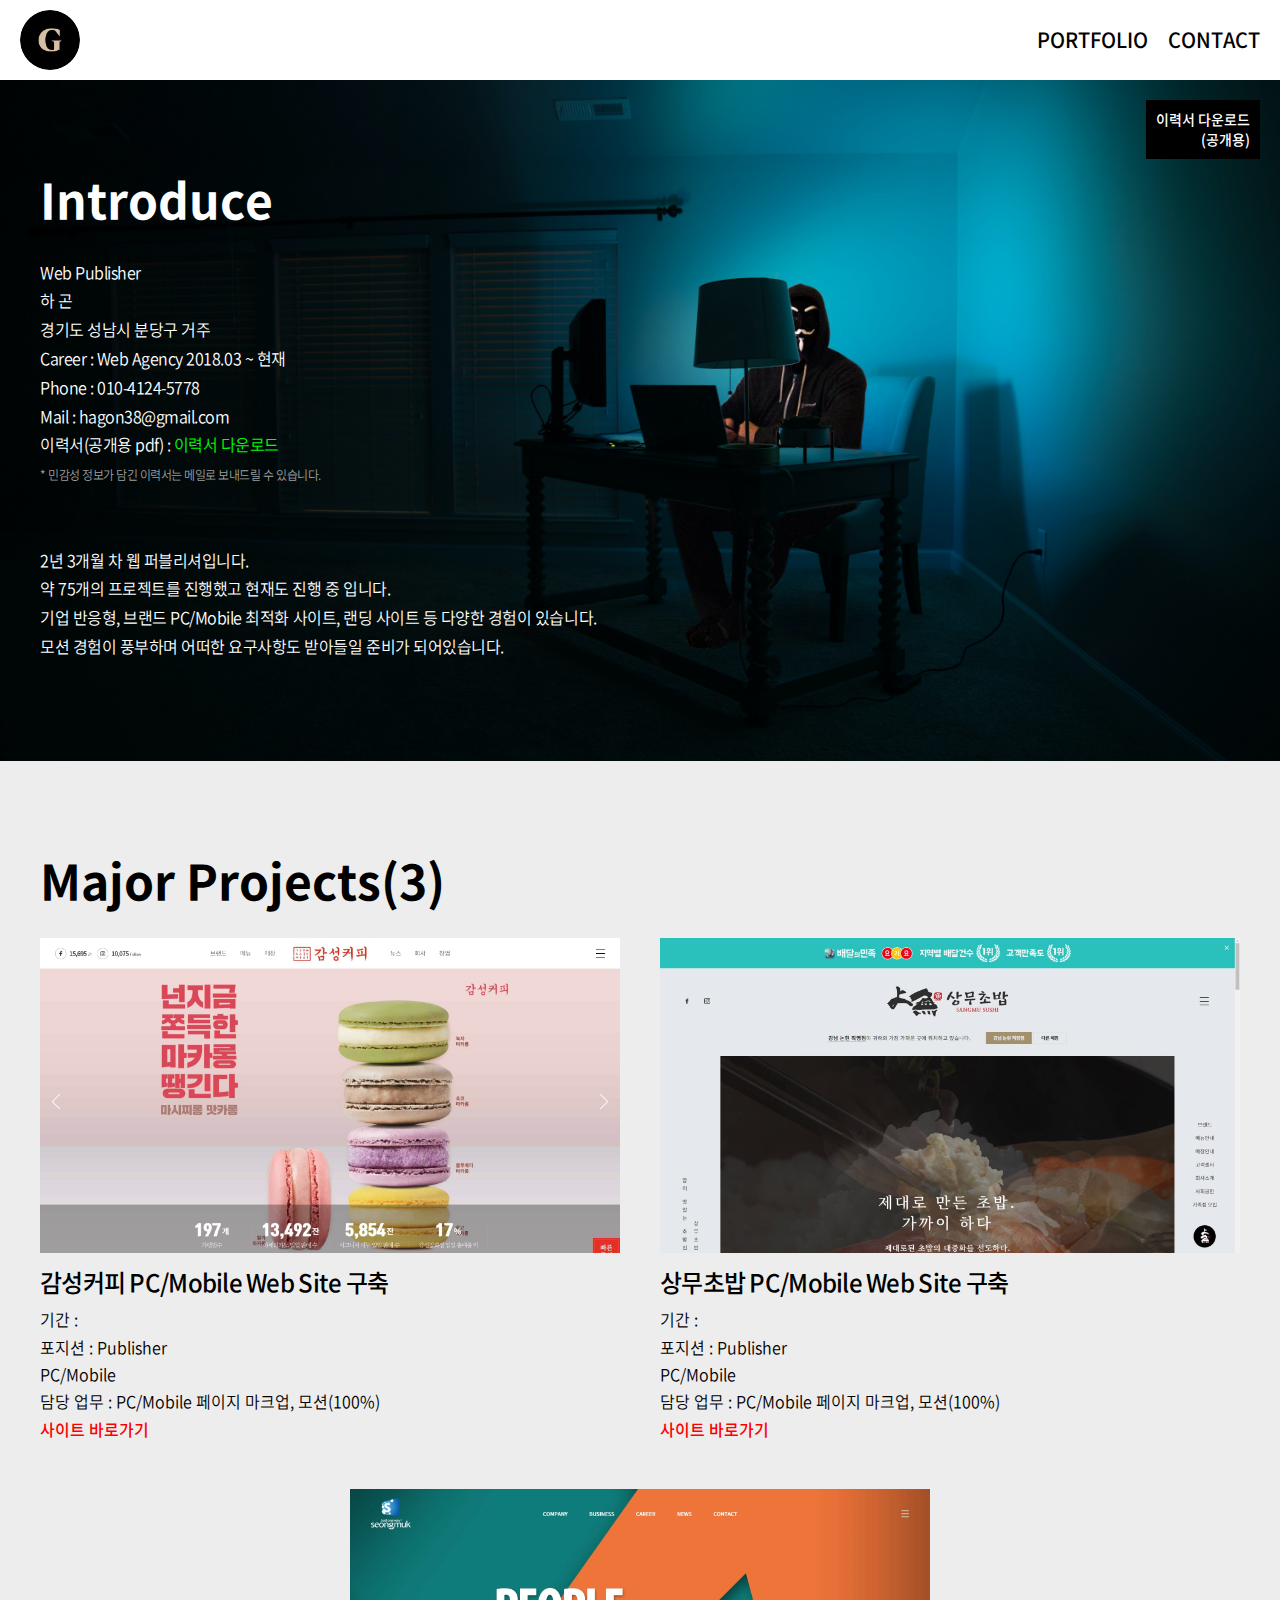
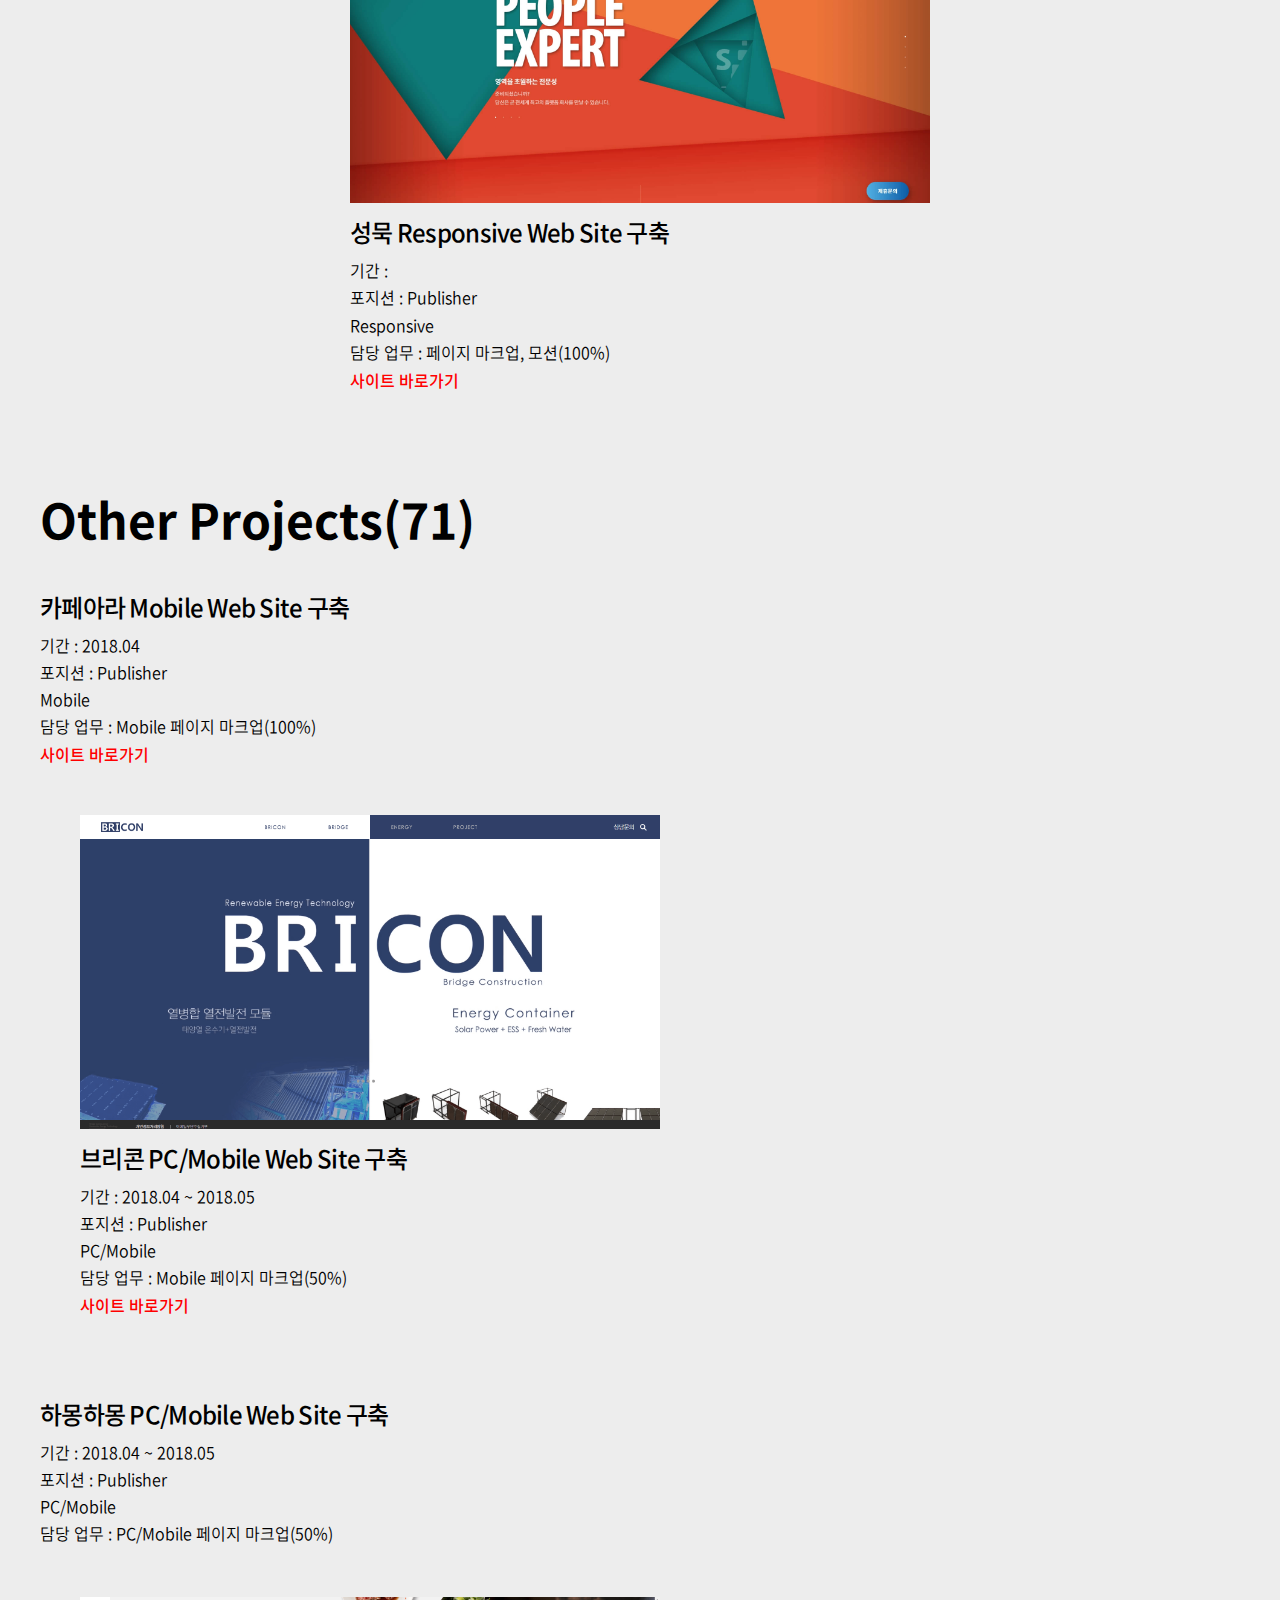
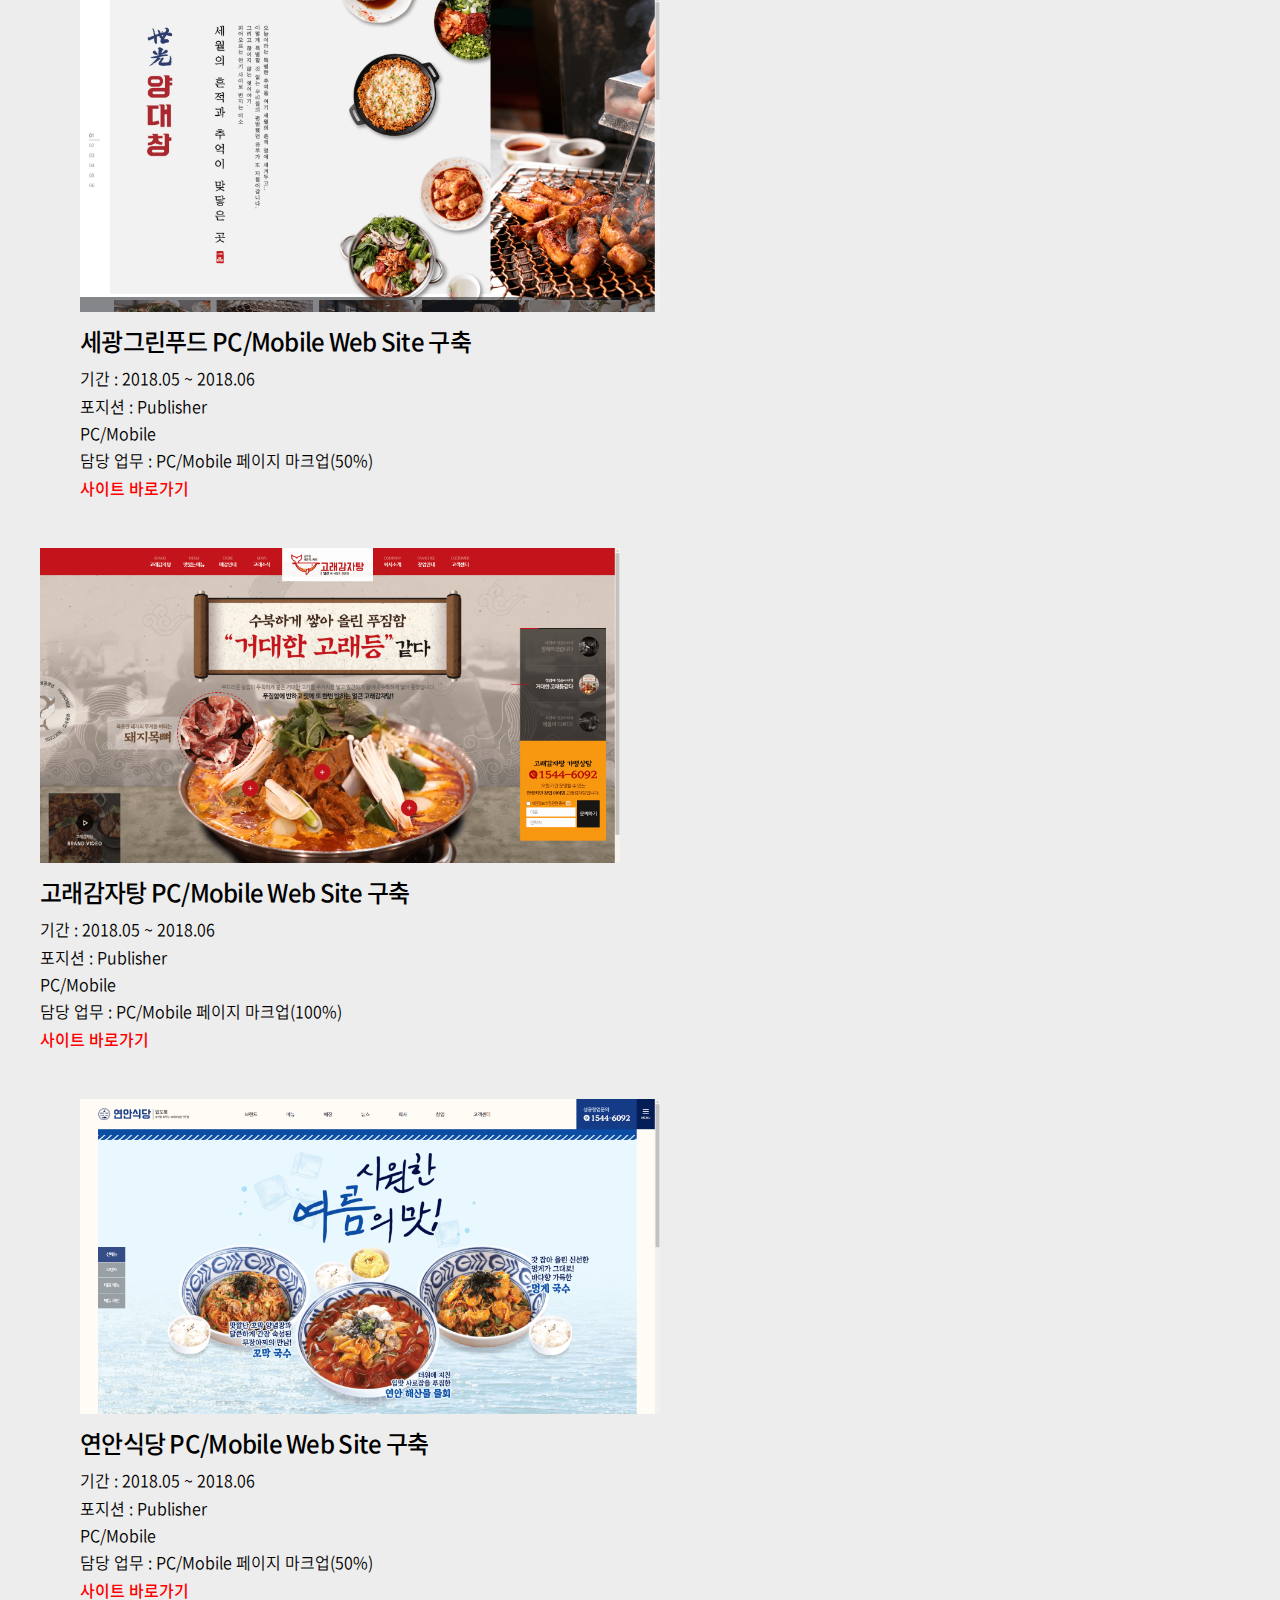
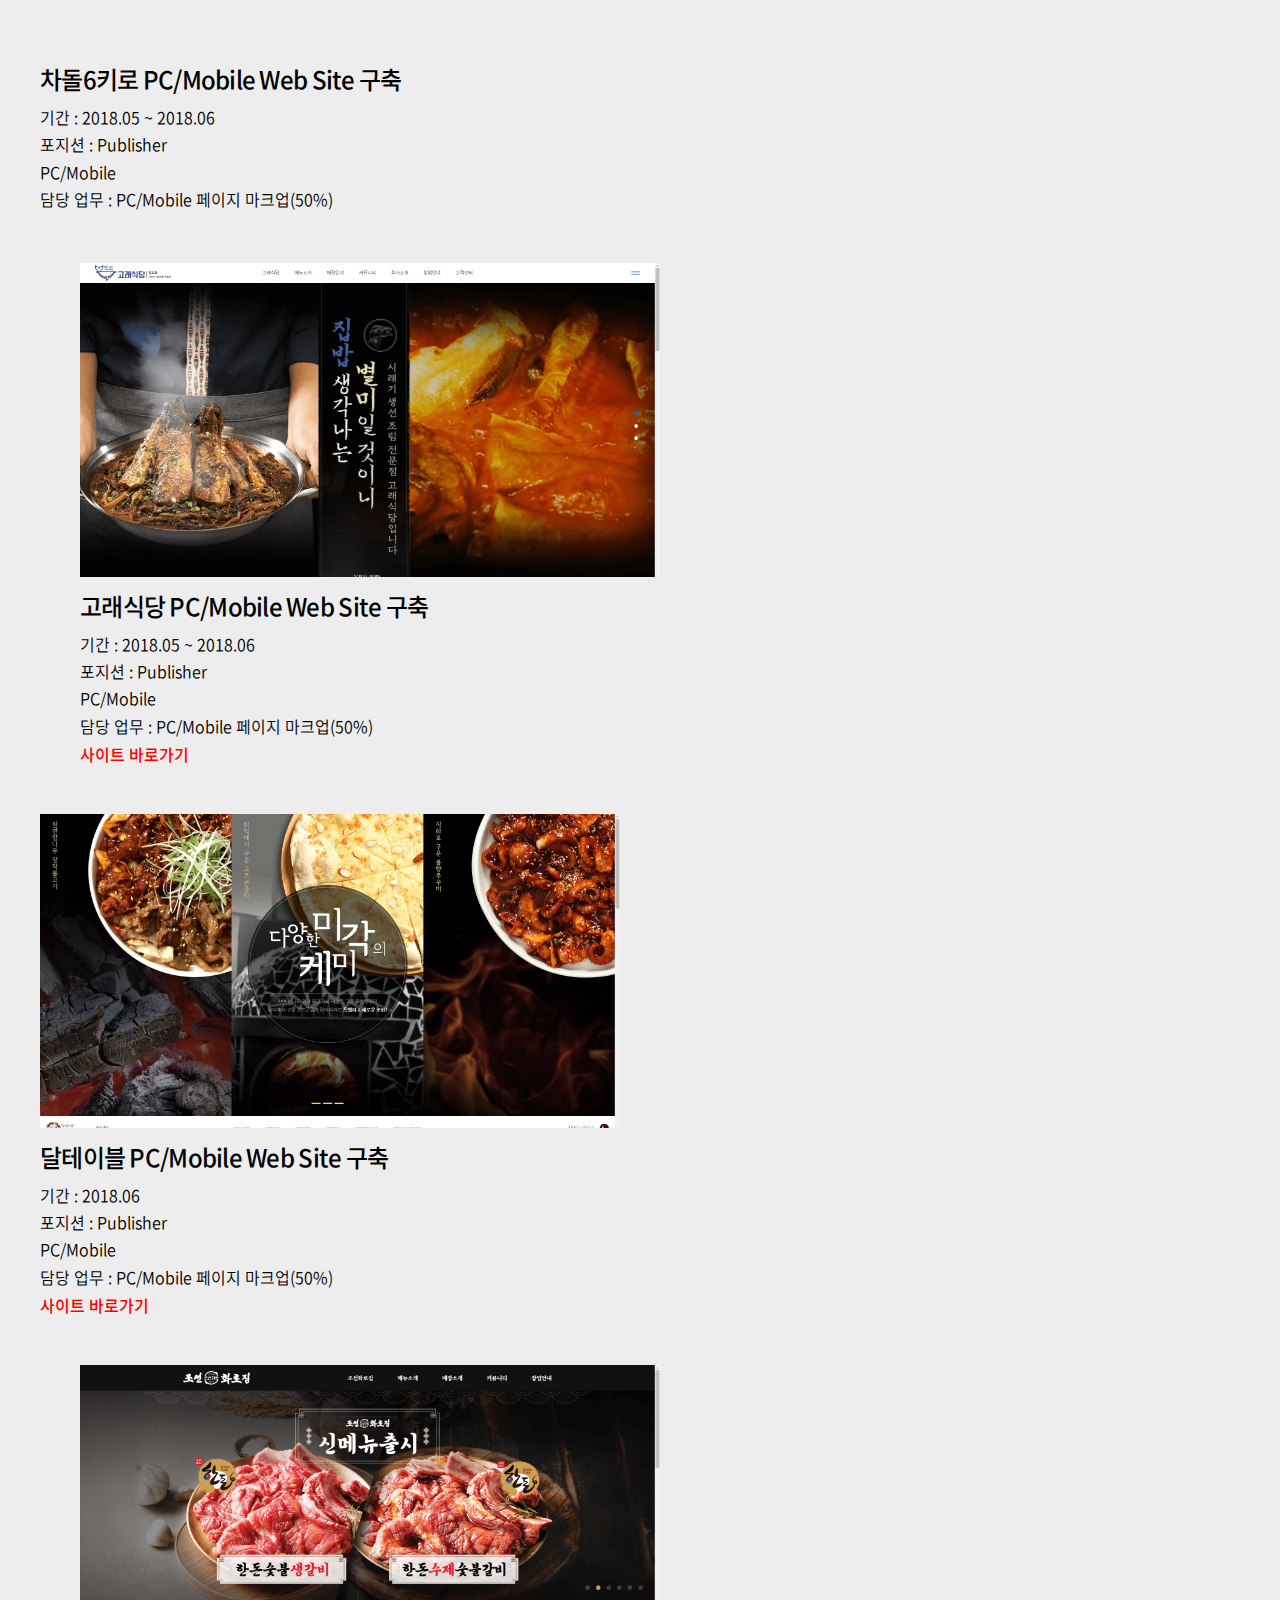
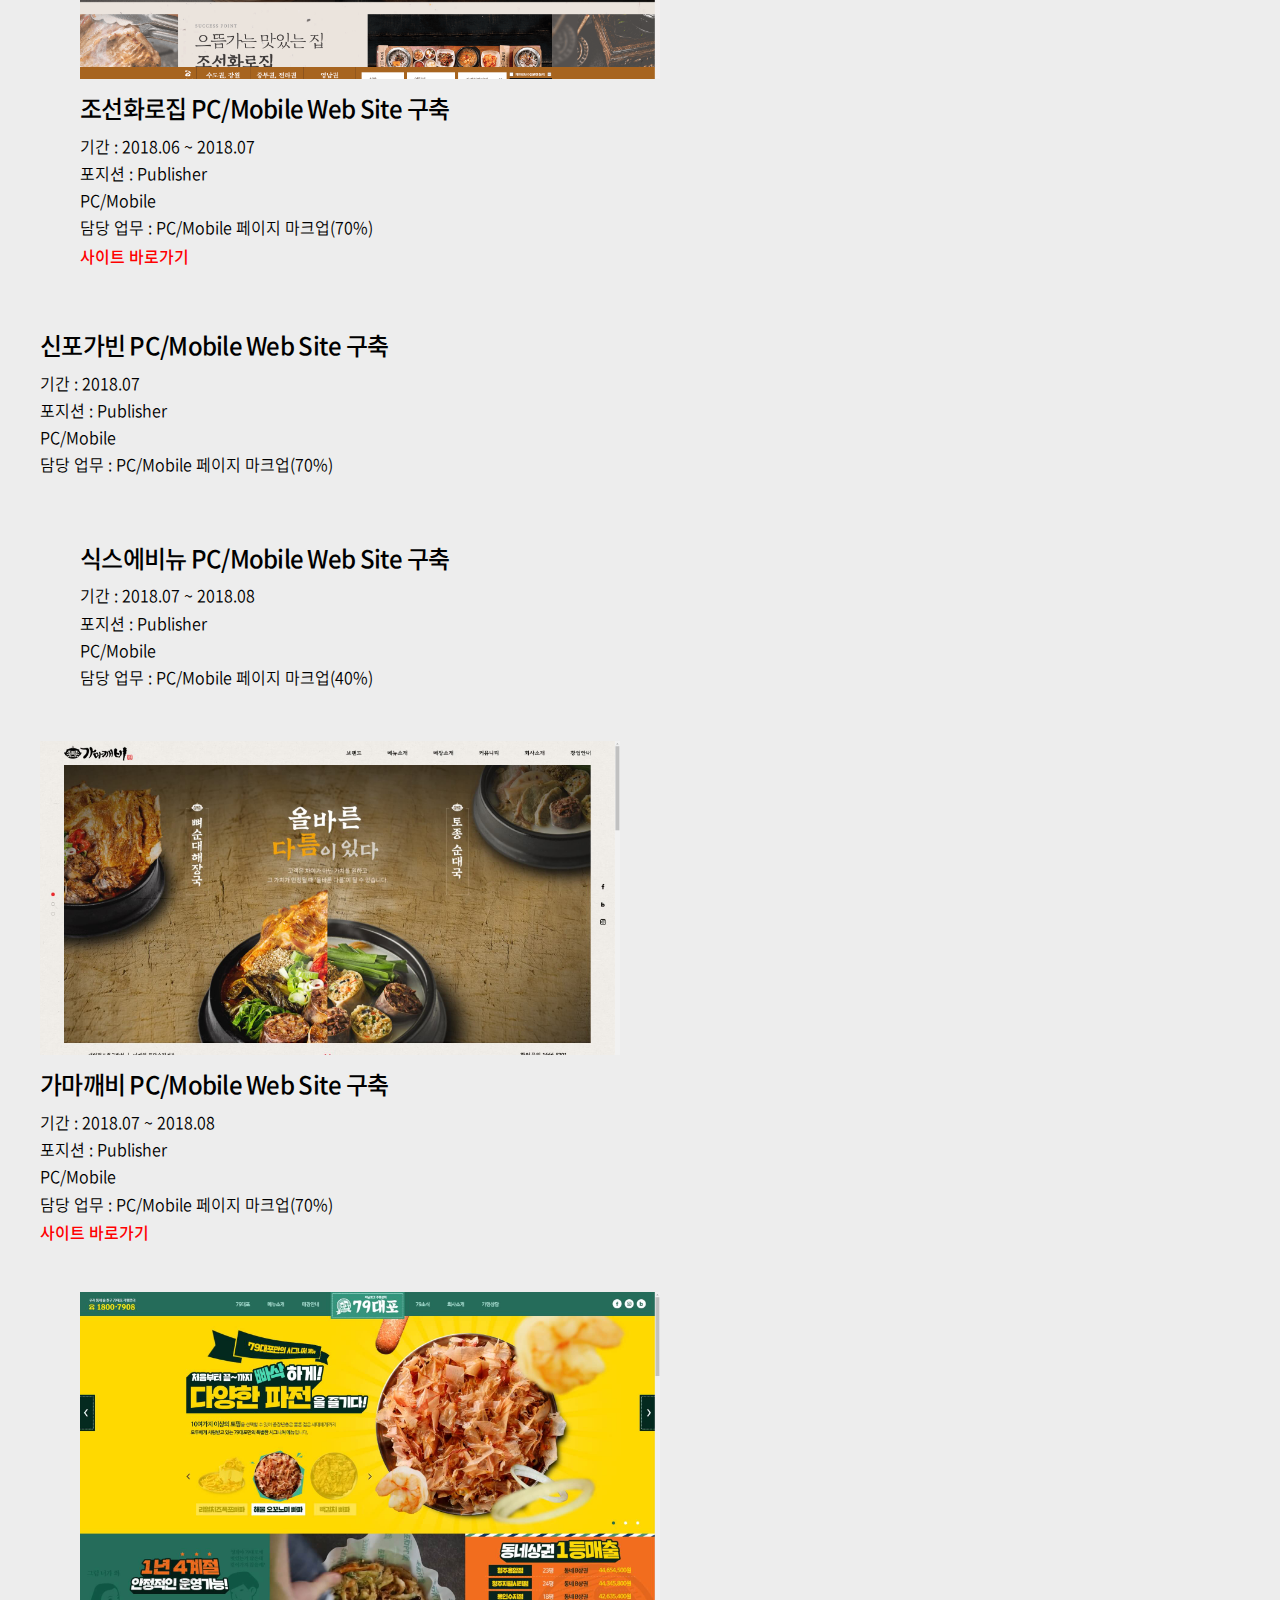
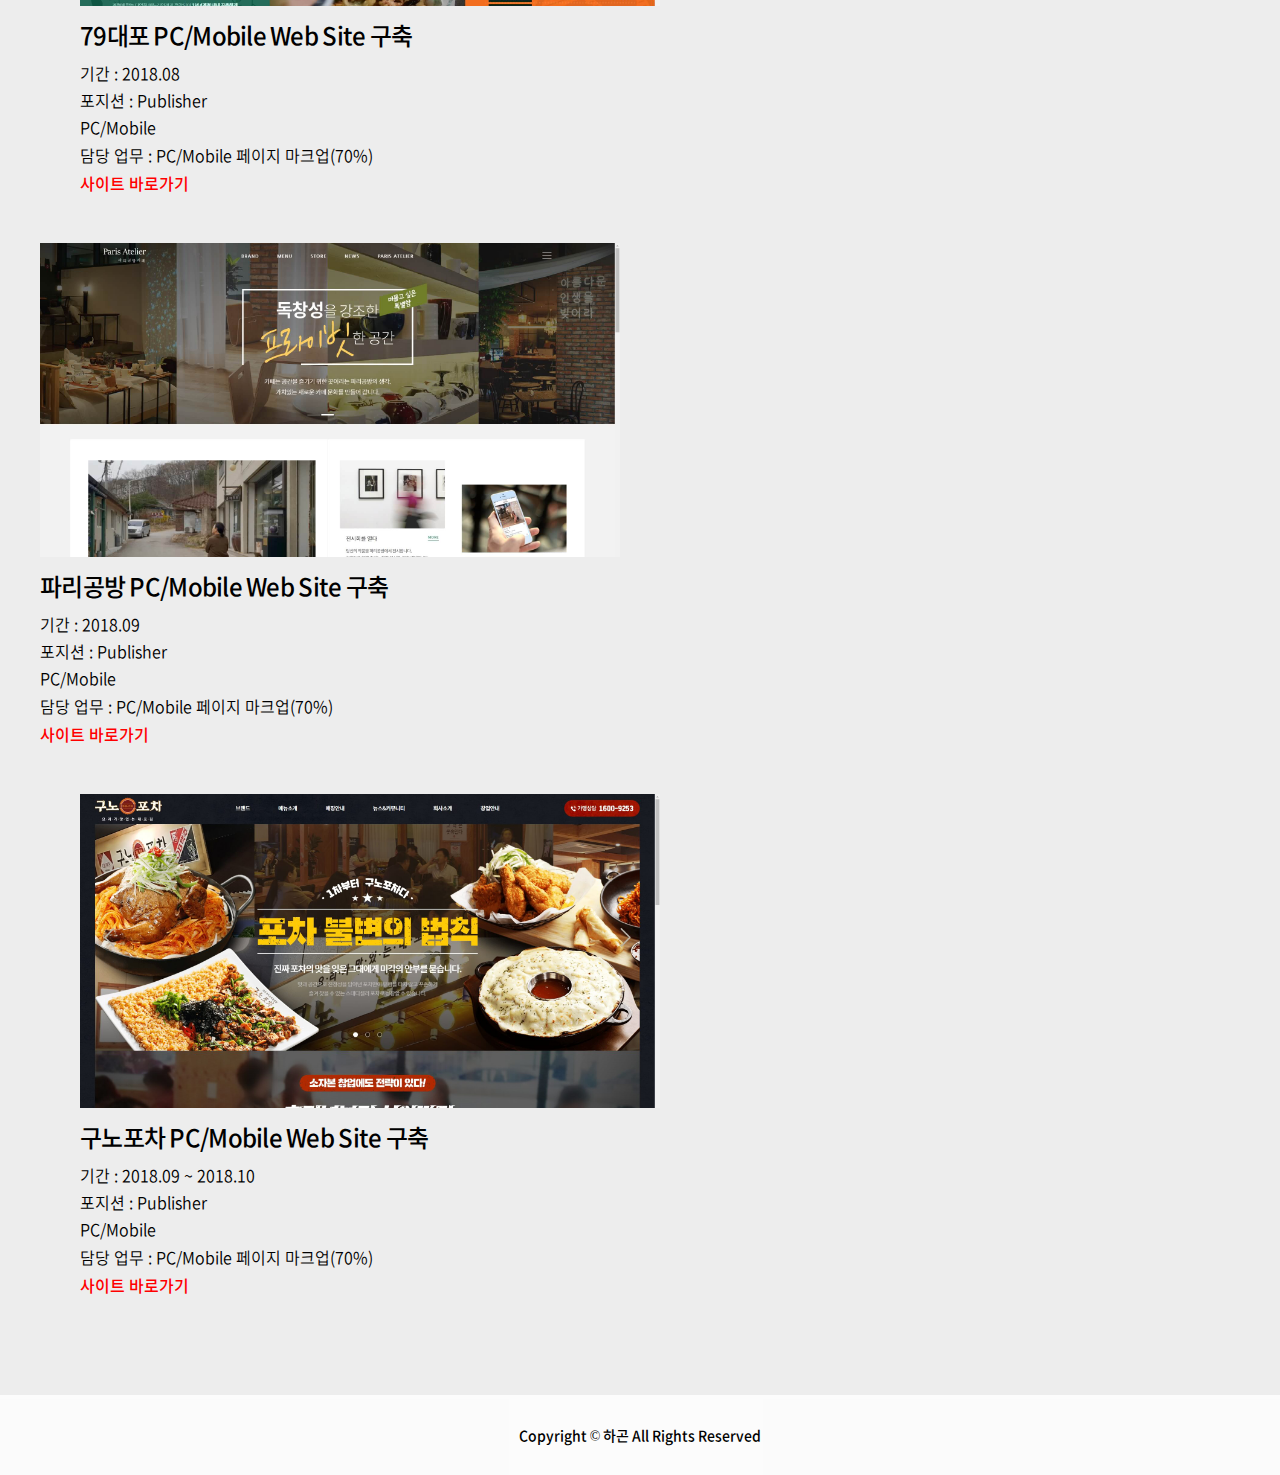
==== commit 578c9ab2: "commit_20200528" ====
--- a/main.html
+++ b/main.html
@@ -45,7 +45,7 @@
                     Career : Web Agency 2018.03 ~ 현재<br>
                     Phone : 010-4124-5778 <a href="tel:01041245778" class="btn_tel">call</a><br>
                     Mail : hagon38@gmail.com<br>
-                    이력서(공개용 pdf) : <a href="#none" class="btn_resume">이력서 다운로드</a><br>
+                    이력서(공개용 pdf) : <a href="uploads/resume_ver20200528.pdf" class="btn_resume" target="_blank">이력서 다운로드</a><br>
                     <span>* 민감성 정보가 담긴 이력서는 메일로 보내드릴 수 있습니다.</span><br><br><br>
                     
                     2년 3개월 차 웹 퍼블리셔입니다.<br>
@@ -62,7 +62,7 @@
                 <p class="title">Major Projects(3)</p>
                 <ul class="pj_list fs_def">
                     <li>
-                        <div class="img_area"><img src="../img/pj/pj_40.jpg" alt="" class="w100"></div>
+                        <div class="img_area"><img src="img/pj/pj_40.jpg" alt="" class="w100"></div>
                         <div class="text_area">
                             <p class="pj_title">감성커피 PC/Mobile Web Site 구축</p>
                             <ul class="cont_list">
@@ -75,7 +75,7 @@
                         </div>
                     </li>
                     <li>
-                        <div class="img_area"><img src="../img/pj/pj_49.jpg" alt="" class="w100"></div>
+                        <div class="img_area"><img src="img/pj/pj_49.jpg" alt="" class="w100"></div>
                         <div class="text_area">
                             <p class="pj_title">상무초밥 PC/Mobile Web Site 구축</p>
                             <ul class="cont_list">
@@ -88,7 +88,7 @@
                         </div>
                     </li>
                     <li>
-                        <div class="img_area"><img src="../img/pj/pj_73.jpg" alt="" class="w100"></div>
+                        <div class="img_area"><img src="img/pj/pj_73.jpg" alt="" class="w100"></div>
                         <div class="text_area">
                             <p class="pj_title">성묵 Responsive Web Site 구축</p>
                             <ul class="cont_list">
@@ -117,7 +117,7 @@
                         </div>
                     </li>
                     <li>
-                        <div class="img_area"><img src="../img/pj/pj_1.jpg" alt="" class="w100"></div>
+                        <div class="img_area"><img src="img/pj/pj_1.jpg" alt="" class="w100"></div>
                         <div class="text_area">
                             <p class="pj_title">브리콘 PC/Mobile Web Site 구축</p>
                             <ul class="cont_list">
@@ -130,7 +130,7 @@
                         </div>
                     </li>
                     <li>
-                        <div class="img_area"><img src="../img/pj/pj_3.jpg" alt="" class="w100"></div>
+                        <div class="img_area"><img src="img/pj/pj_3.jpg" alt="" class="w100"></div>
                         <div class="text_area">
                             <p class="pj_title">하몽하몽 PC/Mobile Web Site 구축</p>
                             <ul class="cont_list">
@@ -142,7 +142,7 @@
                         </div>
                     </li>
                     <li>
-                        <div class="img_area"><img src="../img/pj/pj_4.jpg" alt="" class="w100"></div>
+                        <div class="img_area"><img src="img/pj/pj_4.jpg" alt="" class="w100"></div>
                         <div class="text_area">
                             <p class="pj_title">세광그린푸드 PC/Mobile Web Site 구축</p>
                             <ul class="cont_list">
@@ -155,7 +155,7 @@
                         </div>
                     </li>
                     <li>
-                        <div class="img_area"><img src="../img/pj/pj_5.jpg" alt="" class="w100"></div>
+                        <div class="img_area"><img src="img/pj/pj_5.jpg" alt="" class="w100"></div>
                         <div class="text_area">
                             <p class="pj_title">고래감자탕 PC/Mobile Web Site 구축</p>
                             <ul class="cont_list">
@@ -168,7 +168,7 @@
                         </div>
                     </li>
                     <li>
-                        <div class="img_area"><img src="../img/pj/pj_6.jpg" alt="" class="w100"></div>
+                        <div class="img_area"><img src="img/pj/pj_6.jpg" alt="" class="w100"></div>
                         <div class="text_area">
                             <p class="pj_title">연안식당 PC/Mobile Web Site 구축</p>
                             <ul class="cont_list">
@@ -192,7 +192,7 @@
                         </div>
                     </li>
                     <li>
-                        <div class="img_area"><img src="../img/pj/pj_8.jpg" alt="" class="w100"></div>
+                        <div class="img_area"><img src="img/pj/pj_8.jpg" alt="" class="w100"></div>
                         <div class="text_area">
                             <p class="pj_title">고래식당 PC/Mobile Web Site 구축</p>
                             <ul class="cont_list">
@@ -205,7 +205,7 @@
                         </div>
                     </li>
                     <li>
-                        <div class="img_area"><img src="../img/pj/pj_9.jpg" alt="" class="w100"></div>
+                        <div class="img_area"><img src="img/pj/pj_9.jpg" alt="" class="w100"></div>
                         <div class="text_area">
                             <p class="pj_title">달테이블 PC/Mobile Web Site 구축</p>
                             <ul class="cont_list">
@@ -218,7 +218,7 @@
                         </div>
                     </li>
                     <li>
-                        <div class="img_area"><img src="../img/pj/pj_10.jpg" alt="" class="w100"></div>
+                        <div class="img_area"><img src="img/pj/pj_10.jpg" alt="" class="w100"></div>
                         <div class="text_area">
                             <p class="pj_title">조선화로집 PC/Mobile Web Site 구축</p>
                             <ul class="cont_list">
@@ -253,7 +253,7 @@
                         </div>
                     </li>
                     <li>
-                        <div class="img_area"><img src="../img/pj/pj_13.jpg" alt="" class="w100"></div>
+                        <div class="img_area"><img src="img/pj/pj_13.jpg" alt="" class="w100"></div>
                         <div class="text_area">
                             <p class="pj_title">가마깨비 PC/Mobile Web Site 구축</p>
                             <ul class="cont_list">
@@ -266,7 +266,7 @@
                         </div>
                     </li>
                     <li>
-                        <div class="img_area"><img src="../img/pj/pj_14.jpg" alt="" class="w100"></div>
+                        <div class="img_area"><img src="img/pj/pj_14.jpg" alt="" class="w100"></div>
                         <div class="text_area">
                             <p class="pj_title">79대포 PC/Mobile Web Site 구축</p>
                             <ul class="cont_list">
@@ -279,7 +279,7 @@
                         </div>
                     </li>
                     <li>
-                        <div class="img_area"><img src="../img/pj/pj_15.jpg" alt="" class="w100"></div>
+                        <div class="img_area"><img src="img/pj/pj_15.jpg" alt="" class="w100"></div>
                         <div class="text_area">
                             <p class="pj_title">파리공방 PC/Mobile Web Site 구축</p>
                             <ul class="cont_list">
@@ -292,7 +292,7 @@
                         </div>
                     </li>
                     <li>
-                        <div class="img_area"><img src="../img/pj/pj_16.jpg" alt="" class="w100"></div>
+                        <div class="img_area"><img src="img/pj/pj_16.jpg" alt="" class="w100"></div>
                         <div class="text_area">
                             <p class="pj_title">구노포차 PC/Mobile Web Site 구축</p>
                             <ul class="cont_list">
@@ -316,7 +316,7 @@
     </footer>
     <!-- //footer end -->
     <div class="resume t_right">
-        <a href="#none">이력서 다운로드<br>(공개용)</a>
+        <a href="uploads/resume_ver20200528.pdf" target="_blank">이력서 다운로드<br>(공개용)</a>
     </div>
 </div>
 
--- a/css/style.css
+++ b/css/style.css
@@ -187,39 +187,72 @@
 .header .nav li{margin-left:15px}
 .header .nav li:first-child{margin-left:0}
 .header .nav li a{font-family:'NotoSansKR-Medium';font-size:0.875rem;line-height:40px;color:#000}
-@media screen and (min-width:768px){
-
-}
-@media screen and (min-width:1080px){
-
-}
-@media screen and (min-width:1260px){
-
-}
 
 .footer{height:60px;background-color:rgba(255,255,255,0.8)}
 .footer .copy{font-family:'NotoSansKR-Medium';font-size:0.875rem;line-height:60px}
 
-.resume{position:fixed;right:20px;top:50px;padding:10px;background-color:rgba(0,0,0,0.2)}
-.resume a{font-family:'NotoSansKR-Medium';font-size:1rem;line-height:140%;color:#fff}
+.resume{position:fixed;right:20px;top:50px}
+.resume a{display:block;width:100%;height:100%;padding:10px;box-sizing:border-box;font-family:'NotoSansKR-Medium';font-size:0.875rem;line-height:140%;background-color:rgba(0,0,0,0.3);color:#fff}
 
 /* text */
 .title{margin-bottom:20px;font-family:'NotoSansKR-Bold';font-size:1.6rem;color:#fff}
-.text{font-size:0.875rem;line-height:170%;letter-spacing:-0.03em;color:#fff}
+.text{font-size:0.875rem;line-height:180%;letter-spacing:-0.03em;color:#fff}
 .text span{font-size:0.75rem;color:#9f9f9f}
 .text .btn_tel{margin-left:10px;color:#00ff00}
 .text .btn_resume{color:#00ff00}
 
 .content{padding-top:40px}
 .layer{overflow:hidden;padding:40px 0 50px}
-.int{background-image:url('../img/int_bg.jpg')}
+
+@media screen and (min-width:768px){
+	.inner{width:600px}
+	.header{height:80px}
+	.header .btn_home{left:20px;width:60px;height:60px;margin-top:-30px}
+	.header .nav{padding-right:20px}
+	.header .nav li{margin-left:20px}
+	.header .nav li a{font-size:1.25rem;line-height:80px}
+
+	.content{padding-top:80px}
+	.footer{height:80px}
+	.footer .copy{line-height:80px}
+
+	.resume{top:100px}
+
+	.title{margin-bottom:30px;font-size:2rem}
+	.text{font-size:1rem}
+
+	.layer{padding:70px 0 80px}
+}
+@media screen and (min-width:1260px){
+	.title{font-size:3rem}
+	.inner{width:1200px}
+	.layer{padding:90px 0 100px}
+	.resume a{background-color:#000}
+	.text .btn_tel{display:none}
+}
+
+.int{background-color:#000;background-image:url('../img/int_bg.jpg')}
 
 /* .projects{background-color:#fff} */
 .projects .title{color:#000}
-.projects .pj_list{margin-bottom:30px}
-.projects .pj_list > li{margin-bottom:30px}
-.projects .pj_list > li:last-child{margin-bottom:0}
+.projects .pj_list{margin-bottom:50px}
+.projects .pj_list:last-child{margin-bottom:0}
+.projects .pj_list > li{margin-bottom:50px}
 .projects .pj_list .text_area{padding-top:10px}
-.projects .pj_list .pj_title{margin-bottom:5px;font-family:'NotoSansKR-Medium';font-size:0.875rem;letter-spacing:-0.03em}
-.projects .cont_list li{font-size:0.75rem;letter-spacing:-0,03em;line-height:150%;color:#000}
-.projects .btn_site{font-family:'NotoSansKR-Medium';font-size:0.75rem;color: #ff0000}+.projects .pj_list .pj_title{margin-bottom:5px;font-family:'NotoSansKR-Medium';font-size:1rem;letter-spacing:-0.03em}
+.projects .cont_list li{font-size:0.75rem;letter-spacing:-0,03em;line-height:170%;color:#000}
+.projects .btn_site{font-family:'NotoSansKR-Medium';font-size:0.75rem;color: #ff0000}
+.projects .btn_git{margin-left:10px;font-family:'NotoSansKR-Medium';font-size:0.75rem;color: #ff0000}
+
+@media screen and (min-width:1260px){
+	.projects.layer{padding-bottom:50px}
+	.projects .pj_list{text-align:center}
+	.projects .pj_list > li{width:580px;margin-left:40px}
+	.projects .pj_list > li:nth-child(2n-1){margin-left:0}
+	.projects .pj_list .text_area{padding-top:15px;text-align:left}
+	.projects .pj_list .pj_title{margin-bottom:10px;font-size:1.5rem}
+	.projects .cont_list li{font-size:1rem}
+	.projects a{display:inline-block;margin-top:5px}
+	.projects .btn_site{font-size:1rem}
+	.projects .btn_git{font-size:1rem}
+}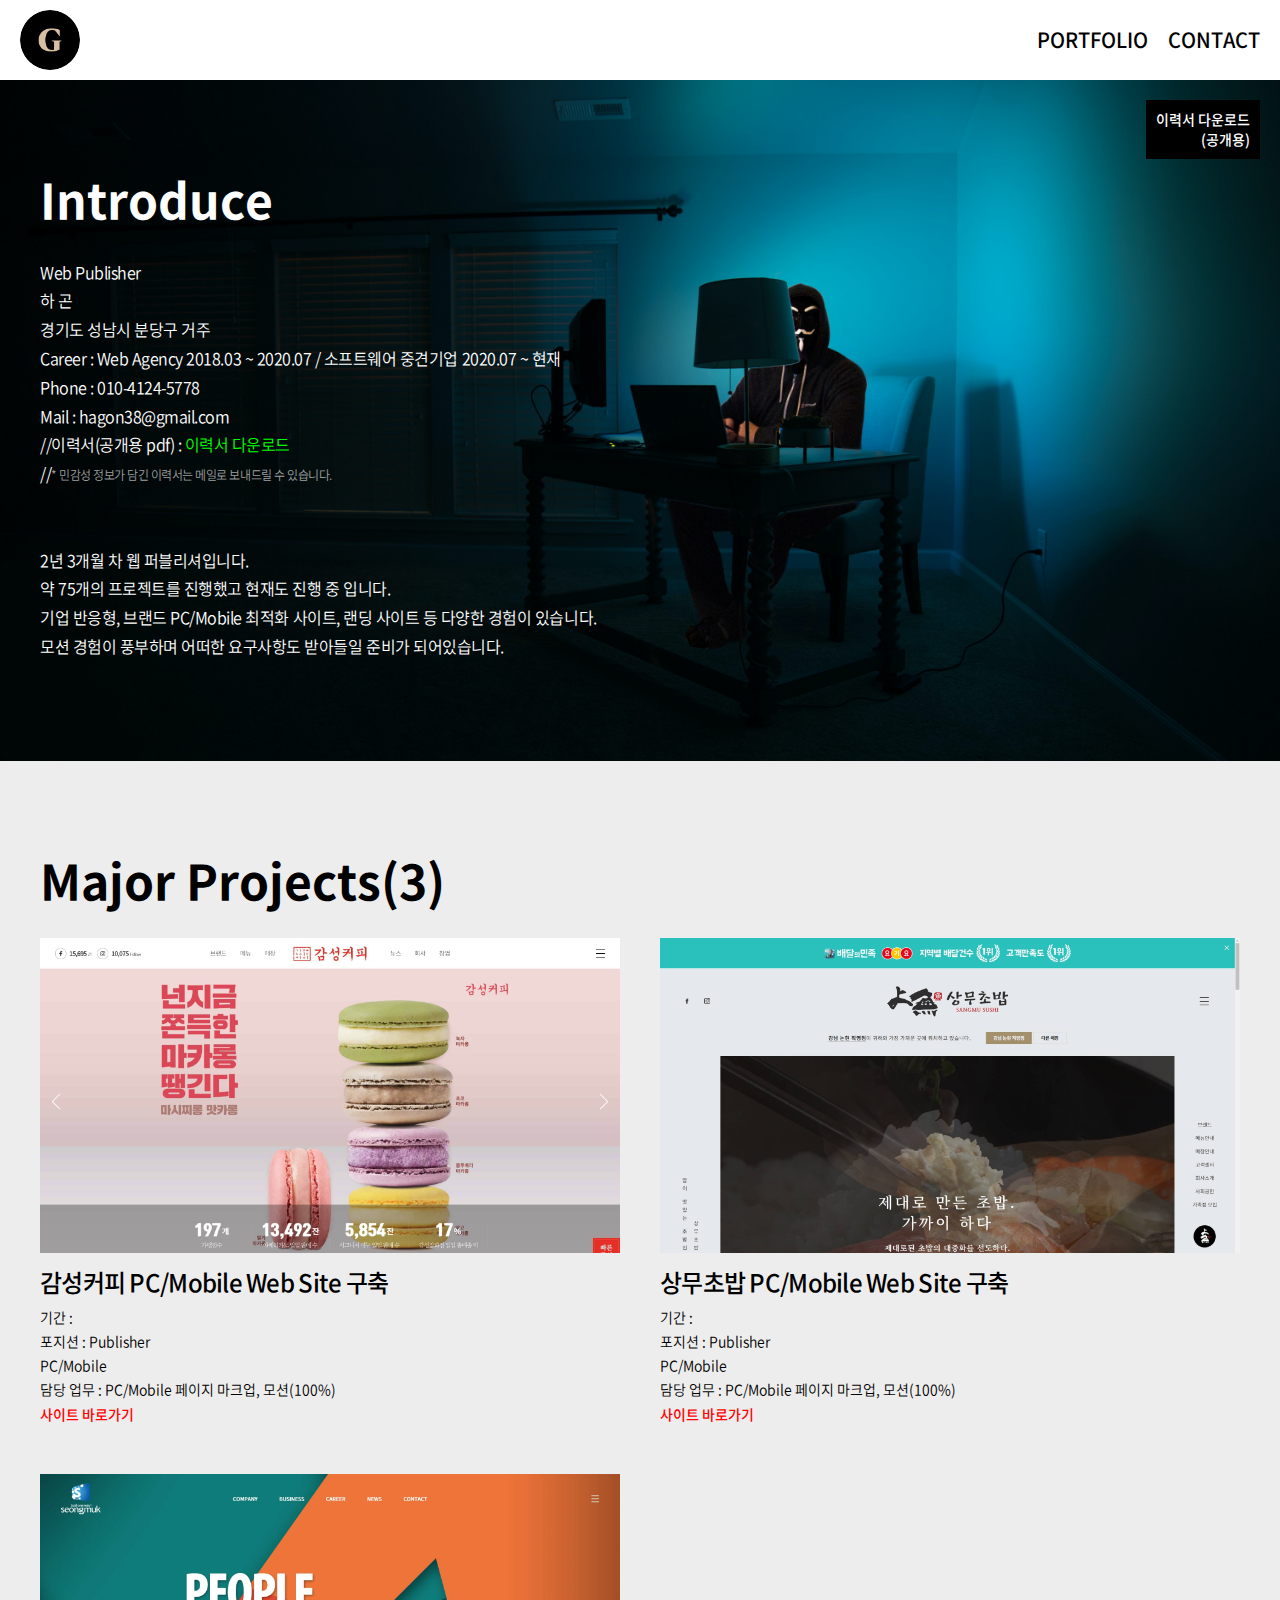
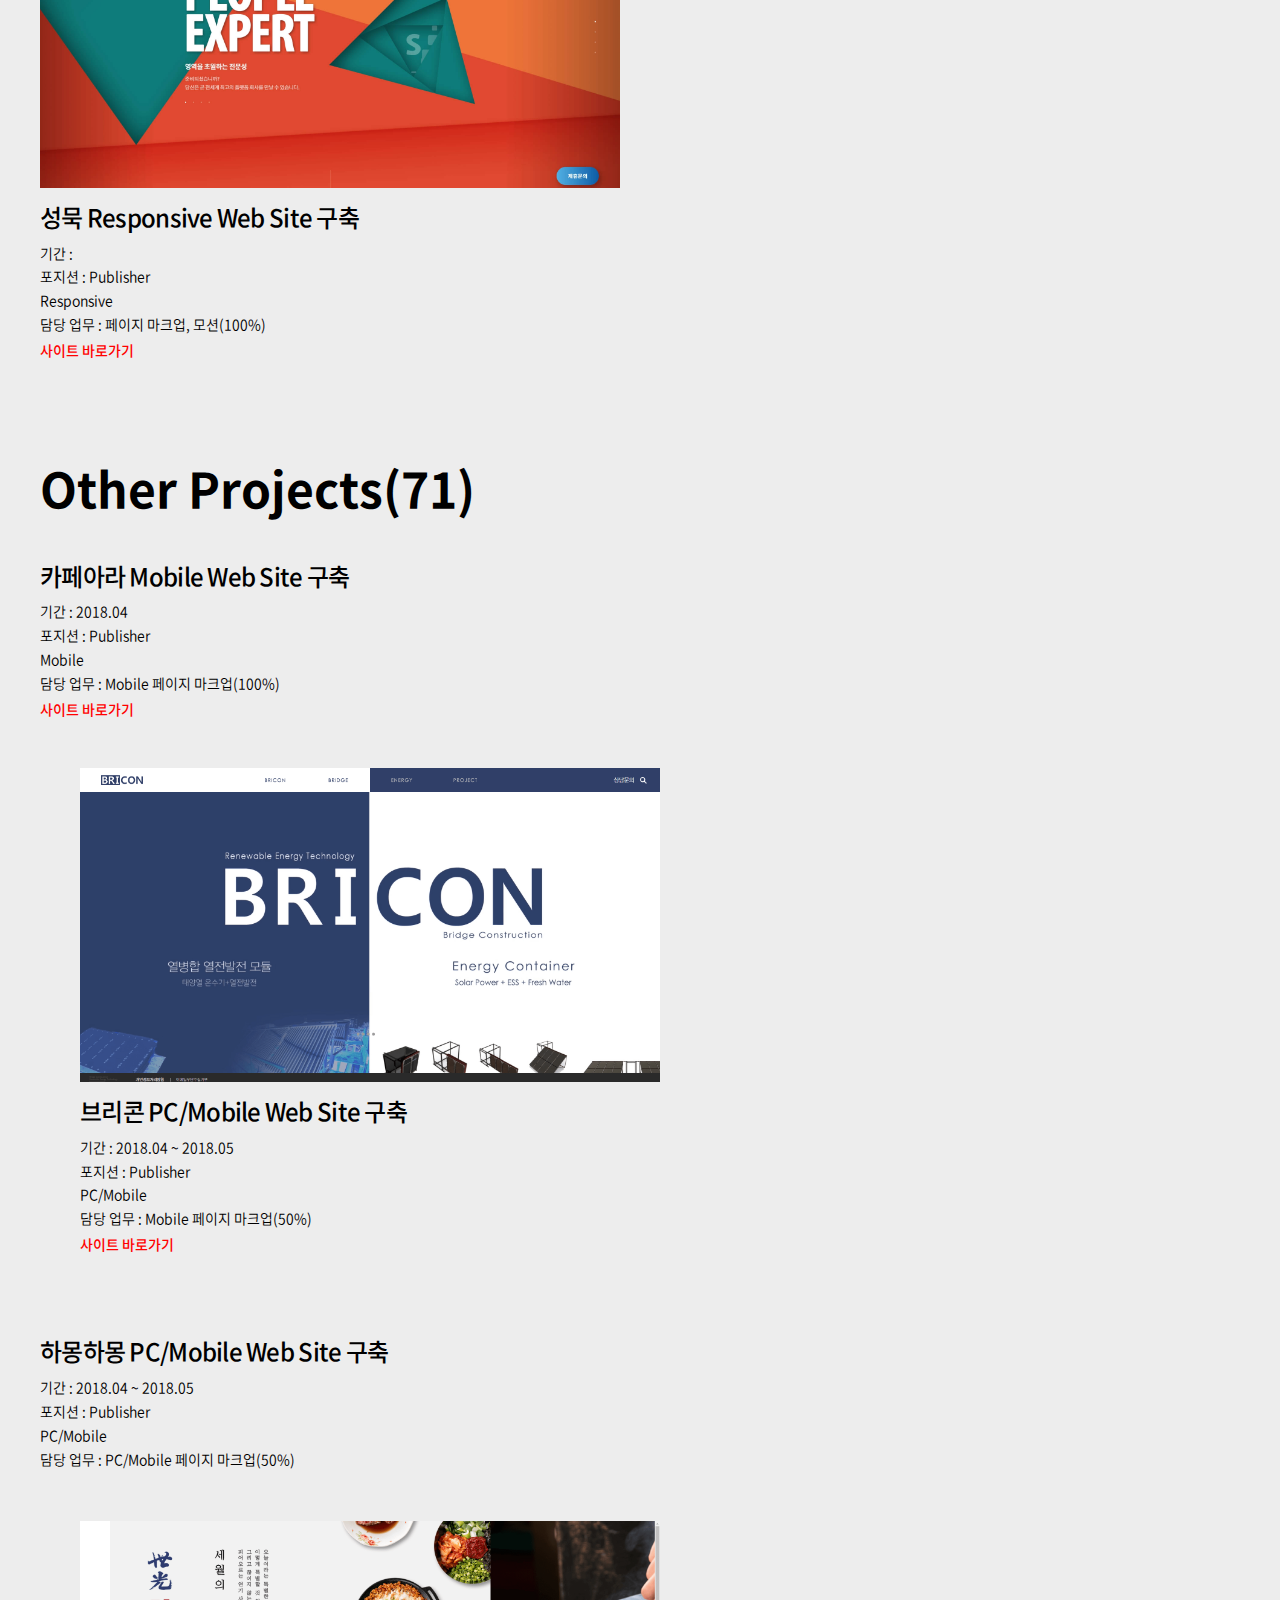
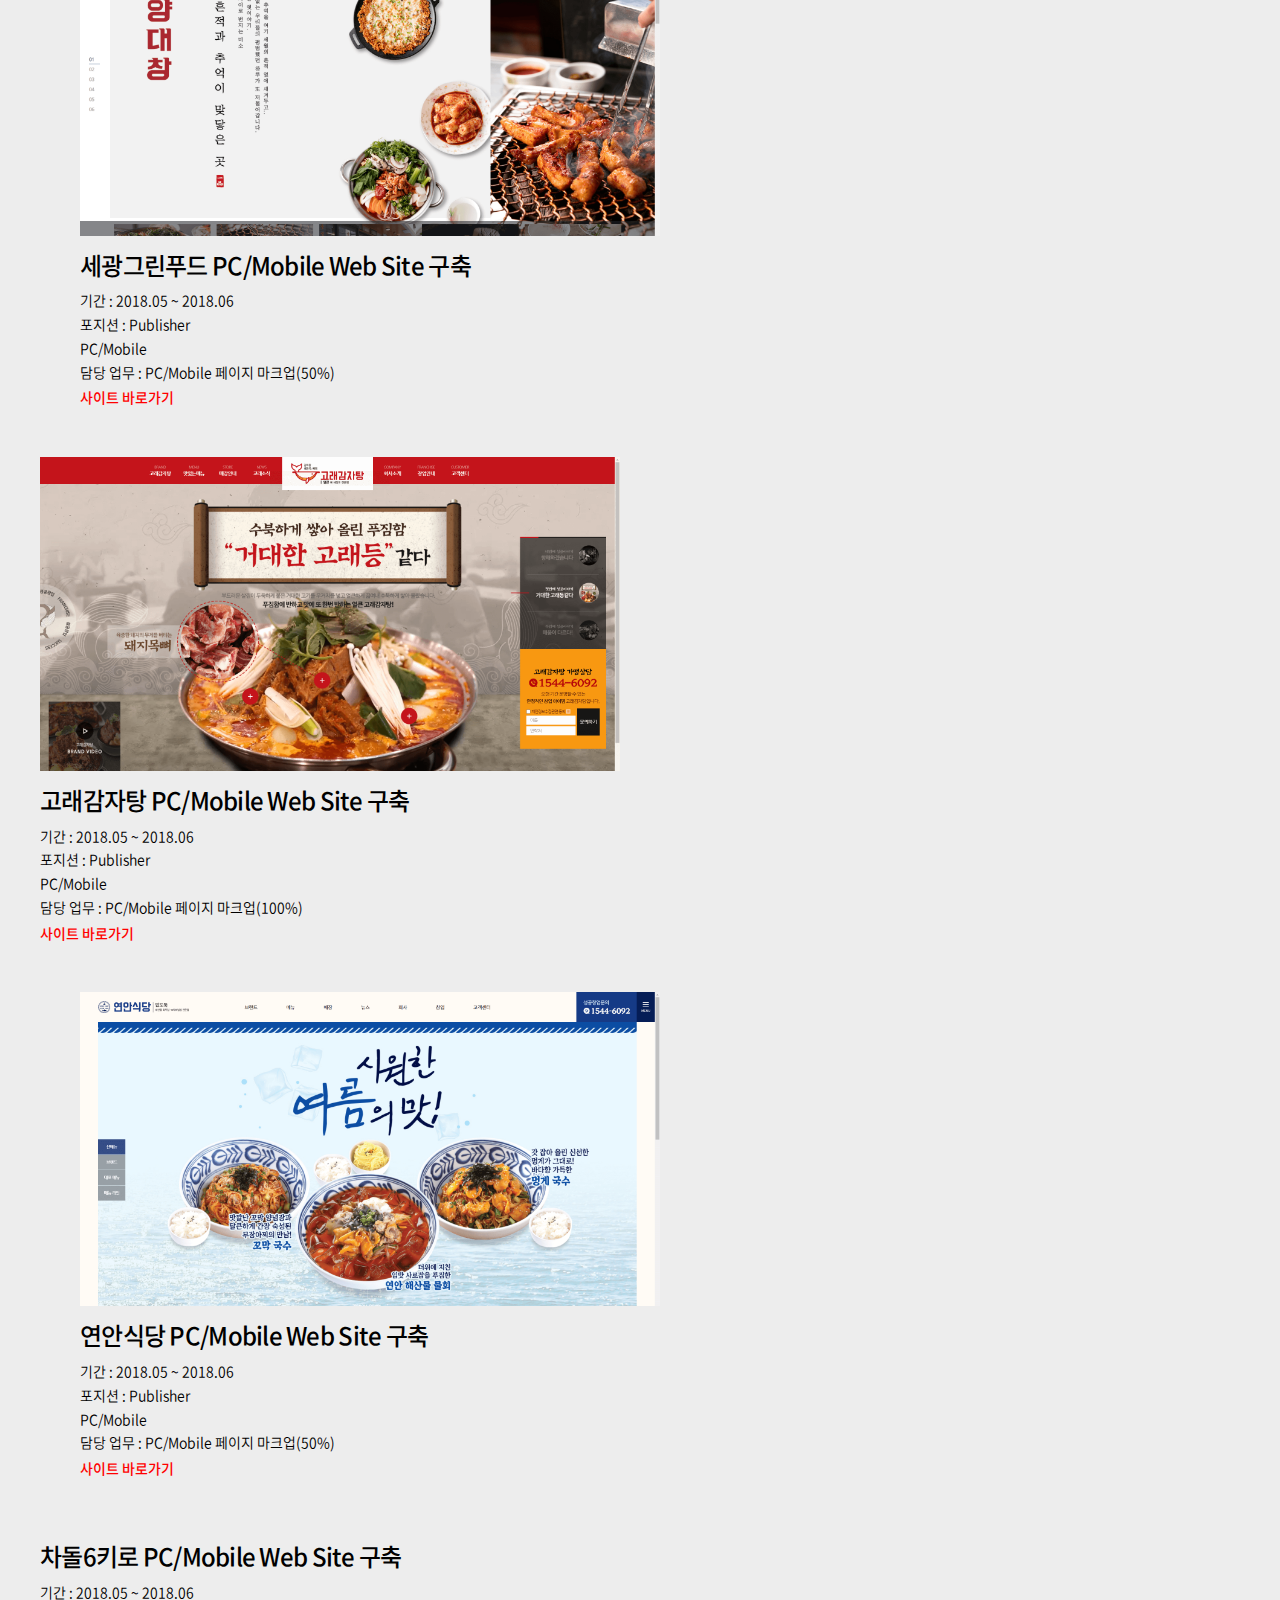
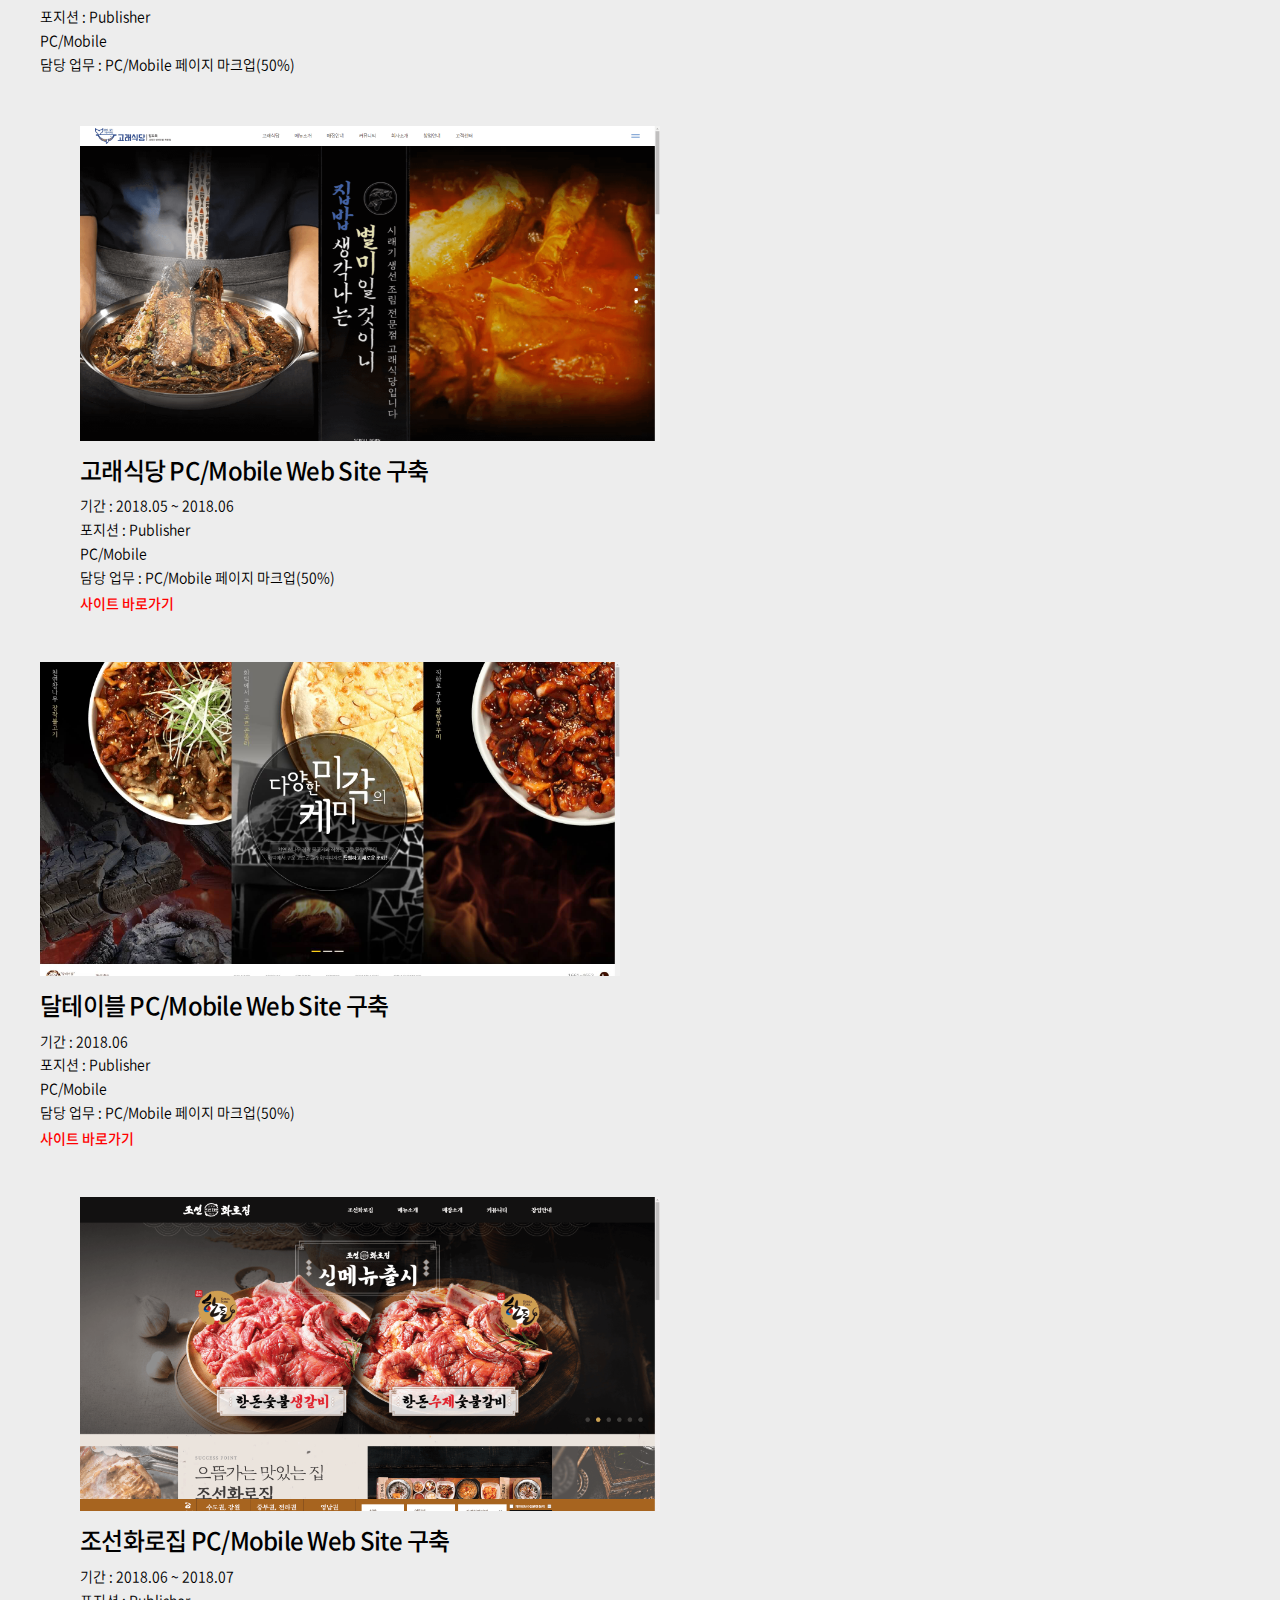
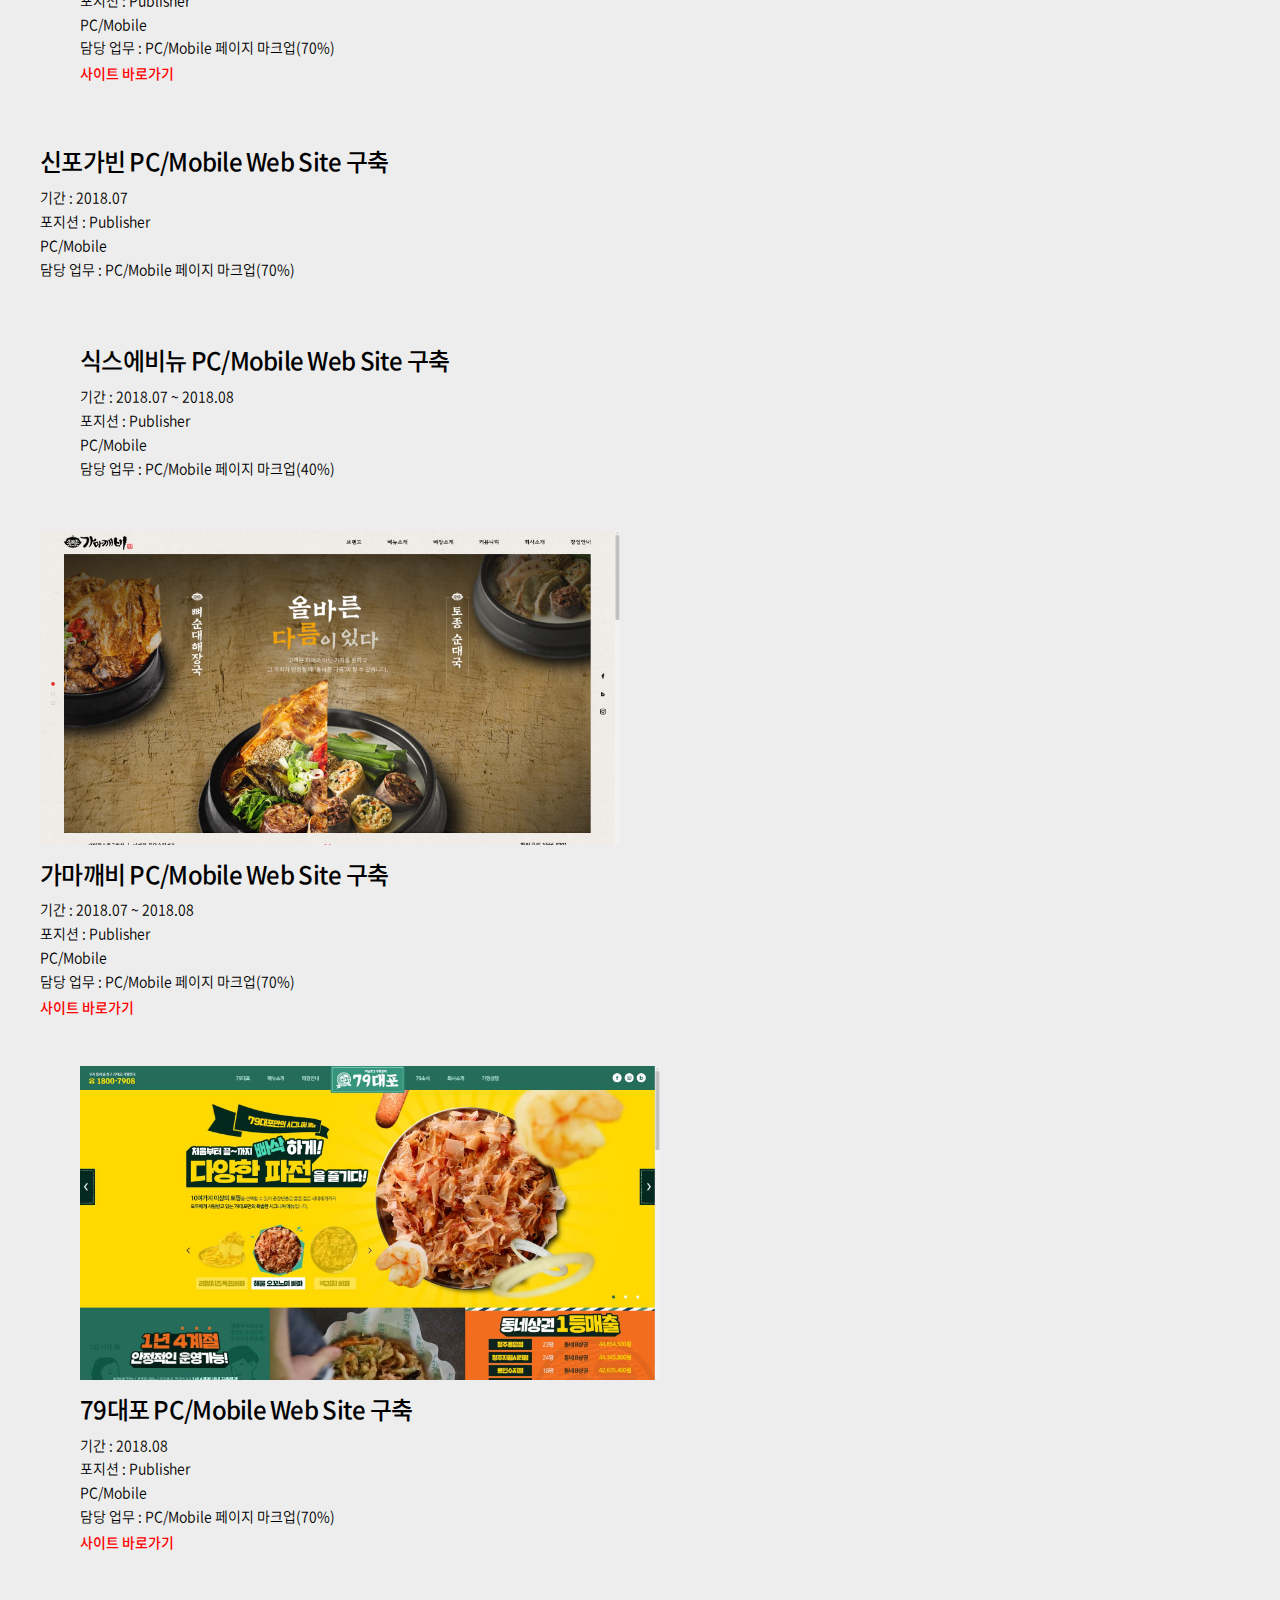
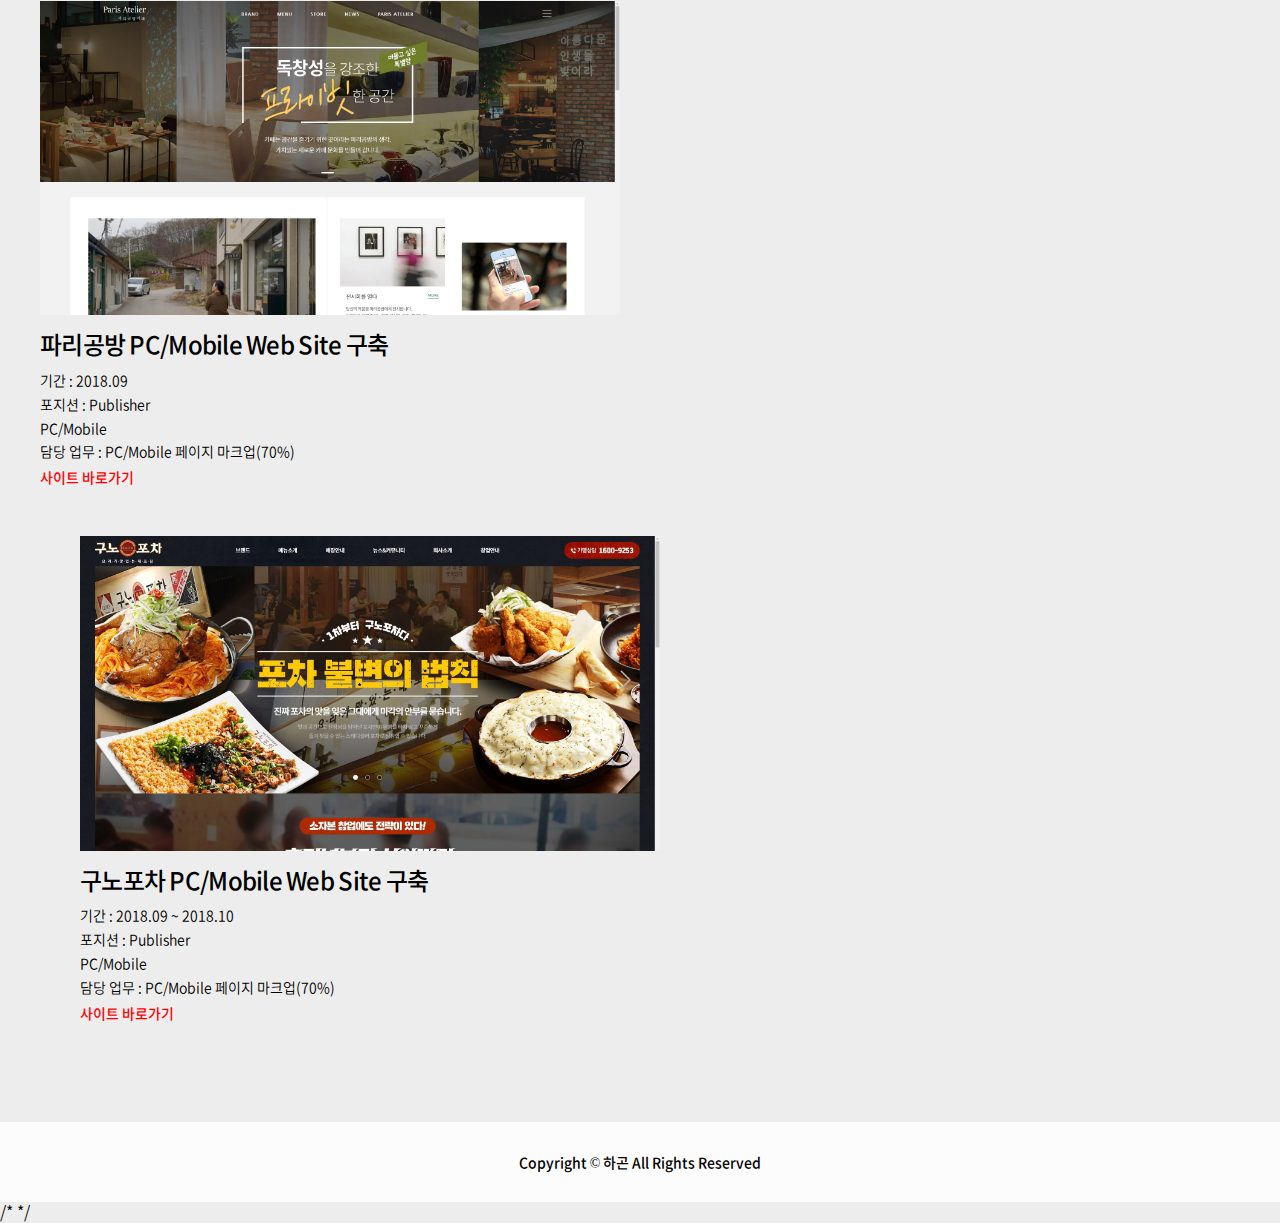
==== commit 2d12bd41: "Update main.html" ====
--- a/main.html
+++ b/main.html
@@ -42,11 +42,12 @@
                     Web Publisher<br>
                     하 곤<br>
                     경기도 성남시 분당구 거주<br>
-                    Career : Web Agency 2018.03 ~ 현재<br>
+                    Career : Web Agency 2018.03 ~ 2020.07 / 소프트웨어 중견기업 2020.07 ~ 현재<br>
                     Phone : 010-4124-5778 <a href="tel:01041245778" class="btn_tel">call</a><br>
                     Mail : hagon38@gmail.com<br>
-                    이력서(공개용 pdf) : <a href="uploads/resume_ver20200528.pdf" class="btn_resume" target="_blank">이력서 다운로드</a><br>
-                    <span>* 민감성 정보가 담긴 이력서는 메일로 보내드릴 수 있습니다.</span><br><br><br>
+                    //이력서(공개용 pdf) : <a href="uploads/resume_ver20200528.pdf" class="btn_resume" target="_blank">이력서 다운로드</a><br>
+                    //<span>* 민감성 정보가 담긴 이력서는 메일로 보내드릴 수 있습니다.</span>
+			<br><br><br>
                     
                     2년 3개월 차 웹 퍼블리셔입니다.<br>
                     약 75개의 프로젝트를 진행했고 현재도 진행 중 입니다.<br>
@@ -315,9 +316,9 @@
         <p class="copy t_center">Copyright © 하곤 All Rights Reserved</p>
     </footer>
     <!-- //footer end -->
-    <div class="resume t_right">
+    /* <div class="resume t_right">
         <a href="uploads/resume_ver20200528.pdf" target="_blank">이력서 다운로드<br>(공개용)</a>
-    </div>
+    </div> */
 </div>
 
 <!-- script start -->
@@ -326,4 +327,4 @@
 <!-- //script end -->
 
 </body>
-</html>+</html>
--- a/css/style.css
+++ b/css/style.css
@@ -246,13 +246,13 @@
 
 @media screen and (min-width:1260px){
 	.projects.layer{padding-bottom:50px}
-	.projects .pj_list{text-align:center}
+	.projects .pj_list{text-align:left}
 	.projects .pj_list > li{width:580px;margin-left:40px}
 	.projects .pj_list > li:nth-child(2n-1){margin-left:0}
 	.projects .pj_list .text_area{padding-top:15px;text-align:left}
 	.projects .pj_list .pj_title{margin-bottom:10px;font-size:1.5rem}
-	.projects .cont_list li{font-size:1rem}
+	.projects .cont_list li{font-size:0.875rem}
 	.projects a{display:inline-block;margin-top:5px}
-	.projects .btn_site{font-size:1rem}
-	.projects .btn_git{font-size:1rem}
+	.projects .btn_site{font-size:0.875rem}
+	.projects .btn_git{font-size:0.875rem}
 }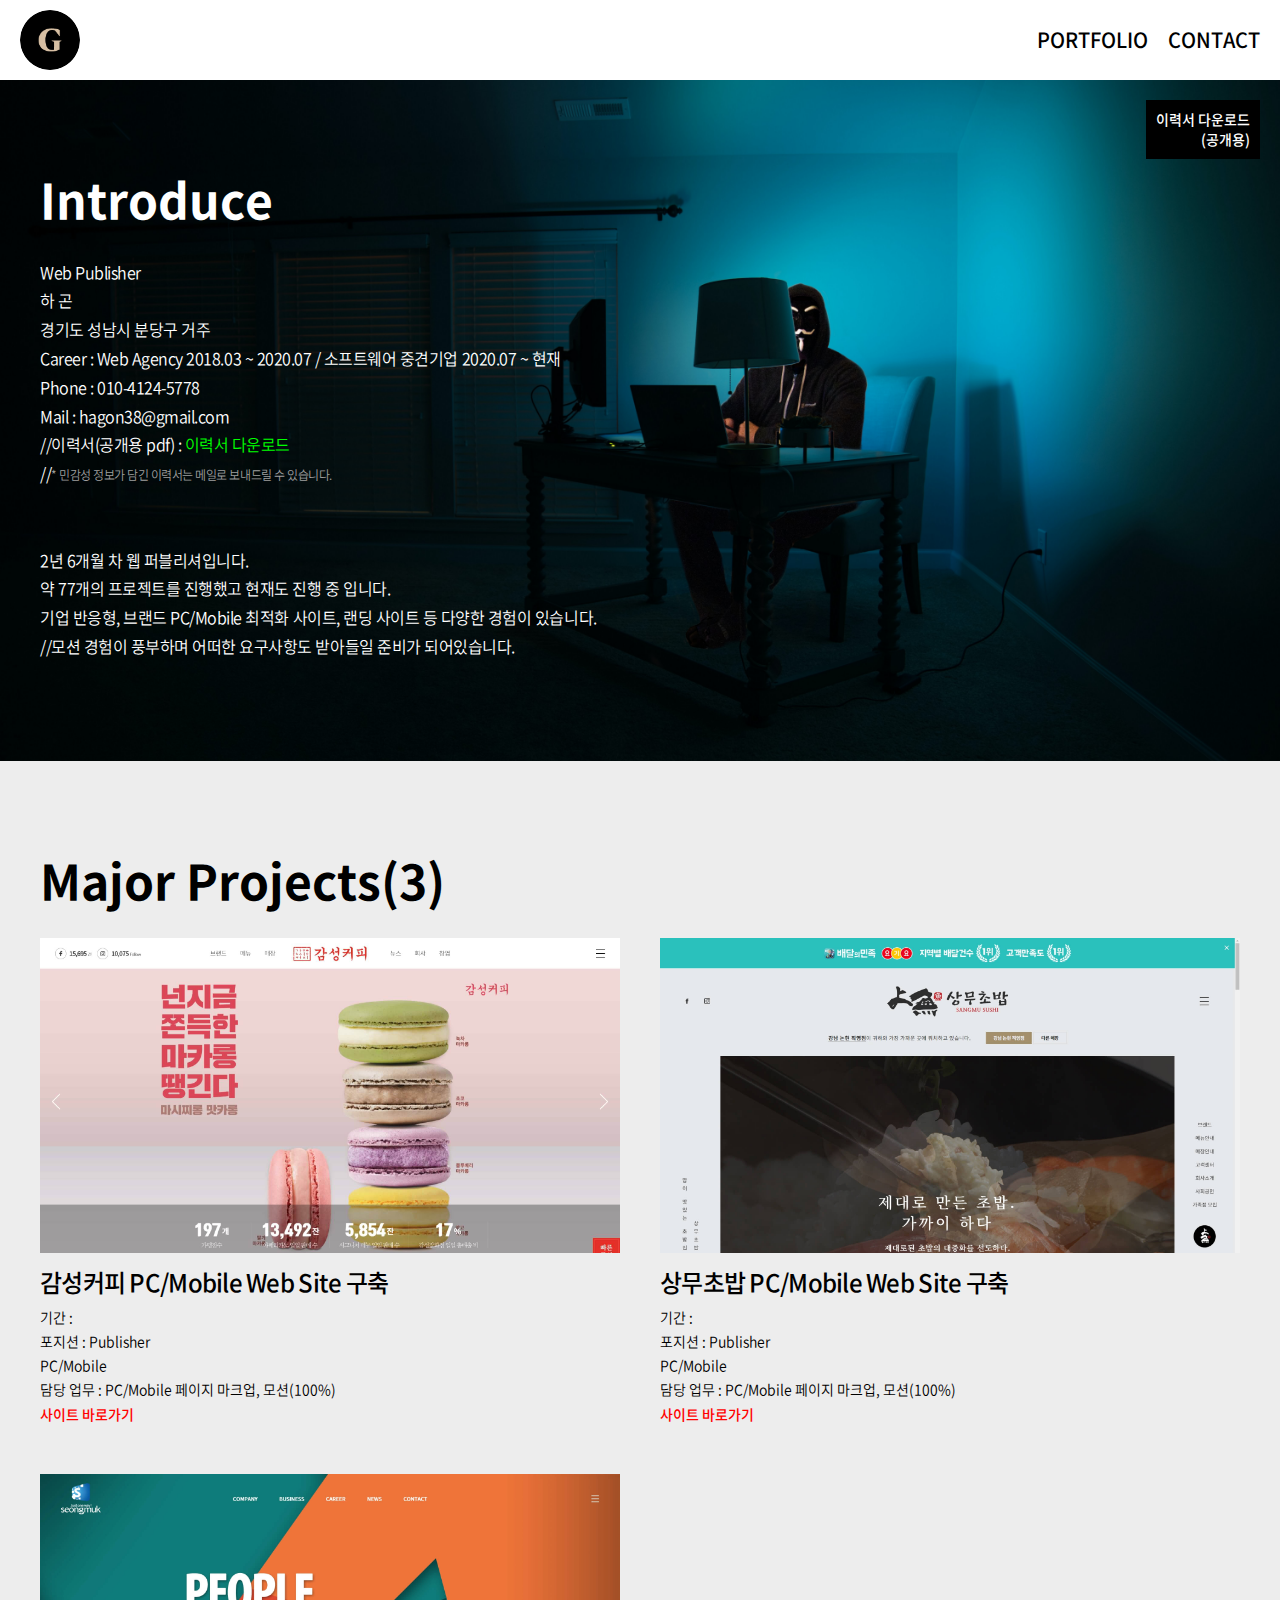
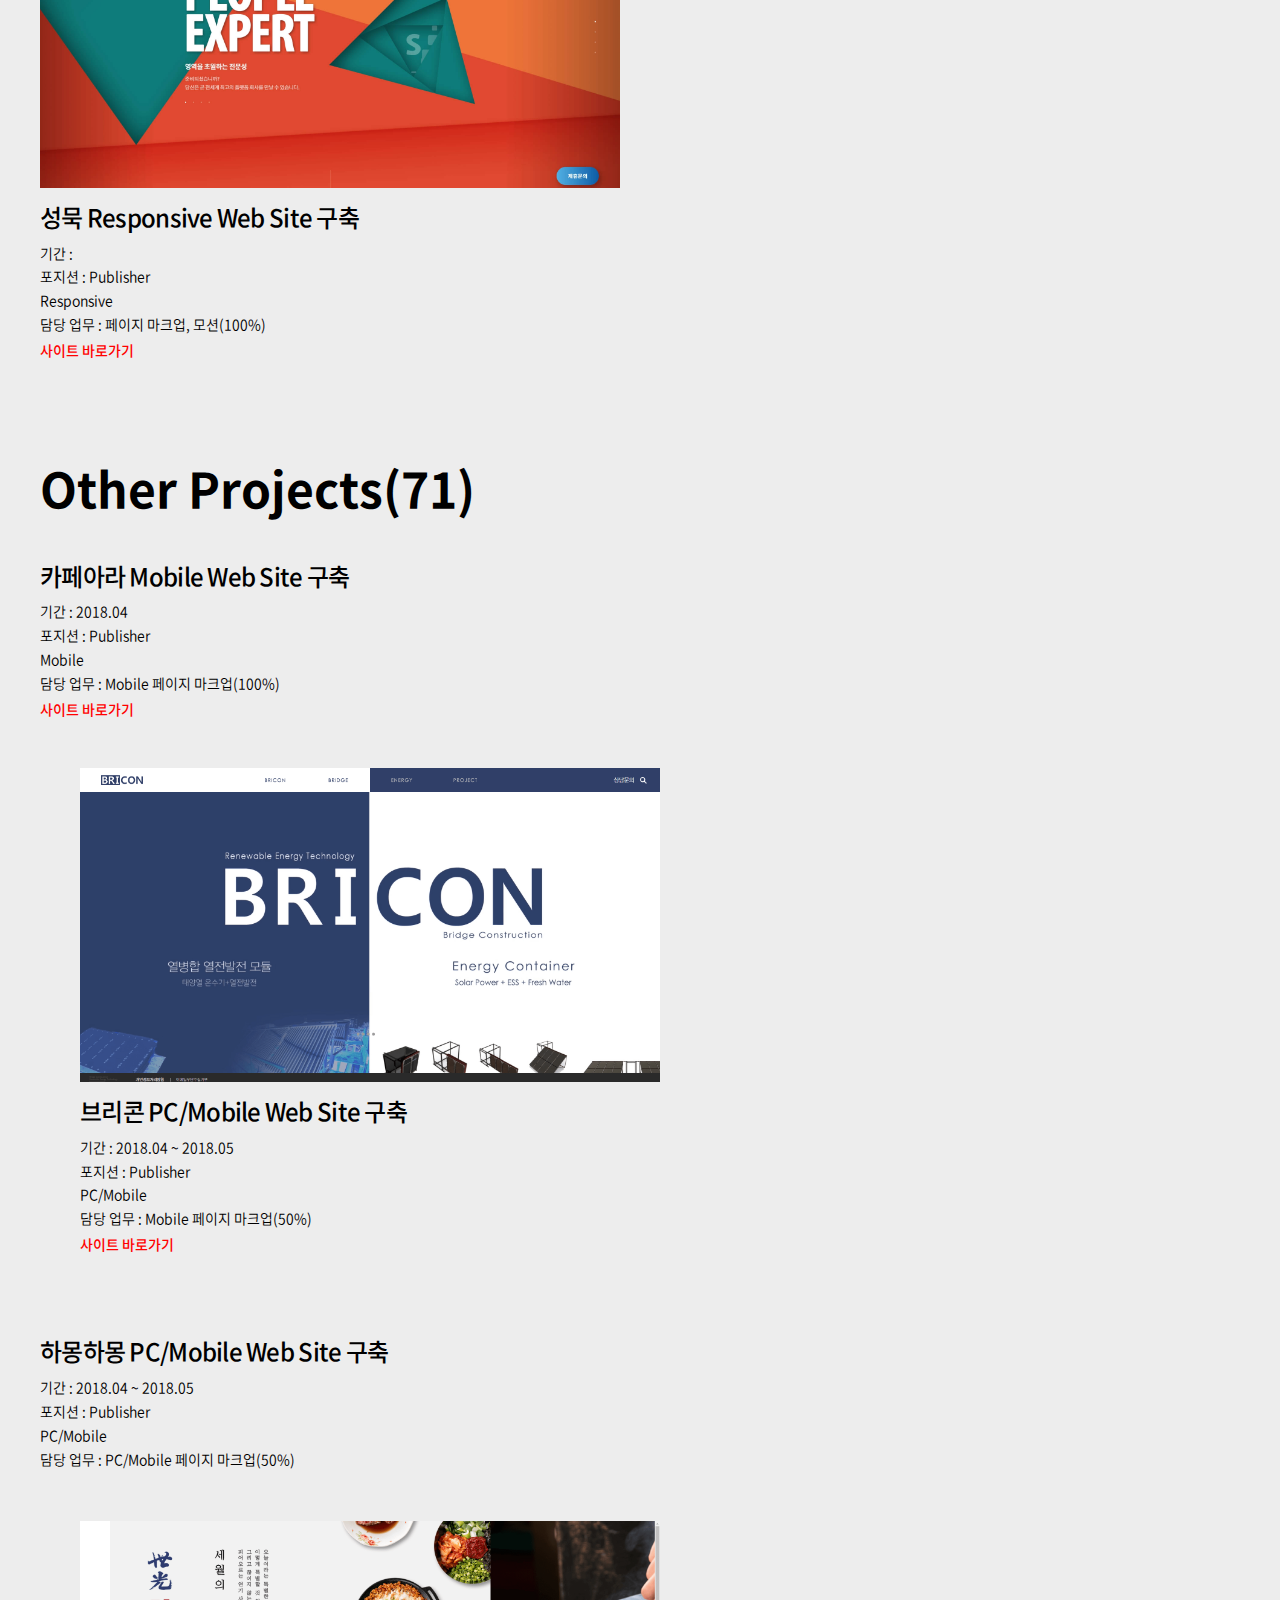
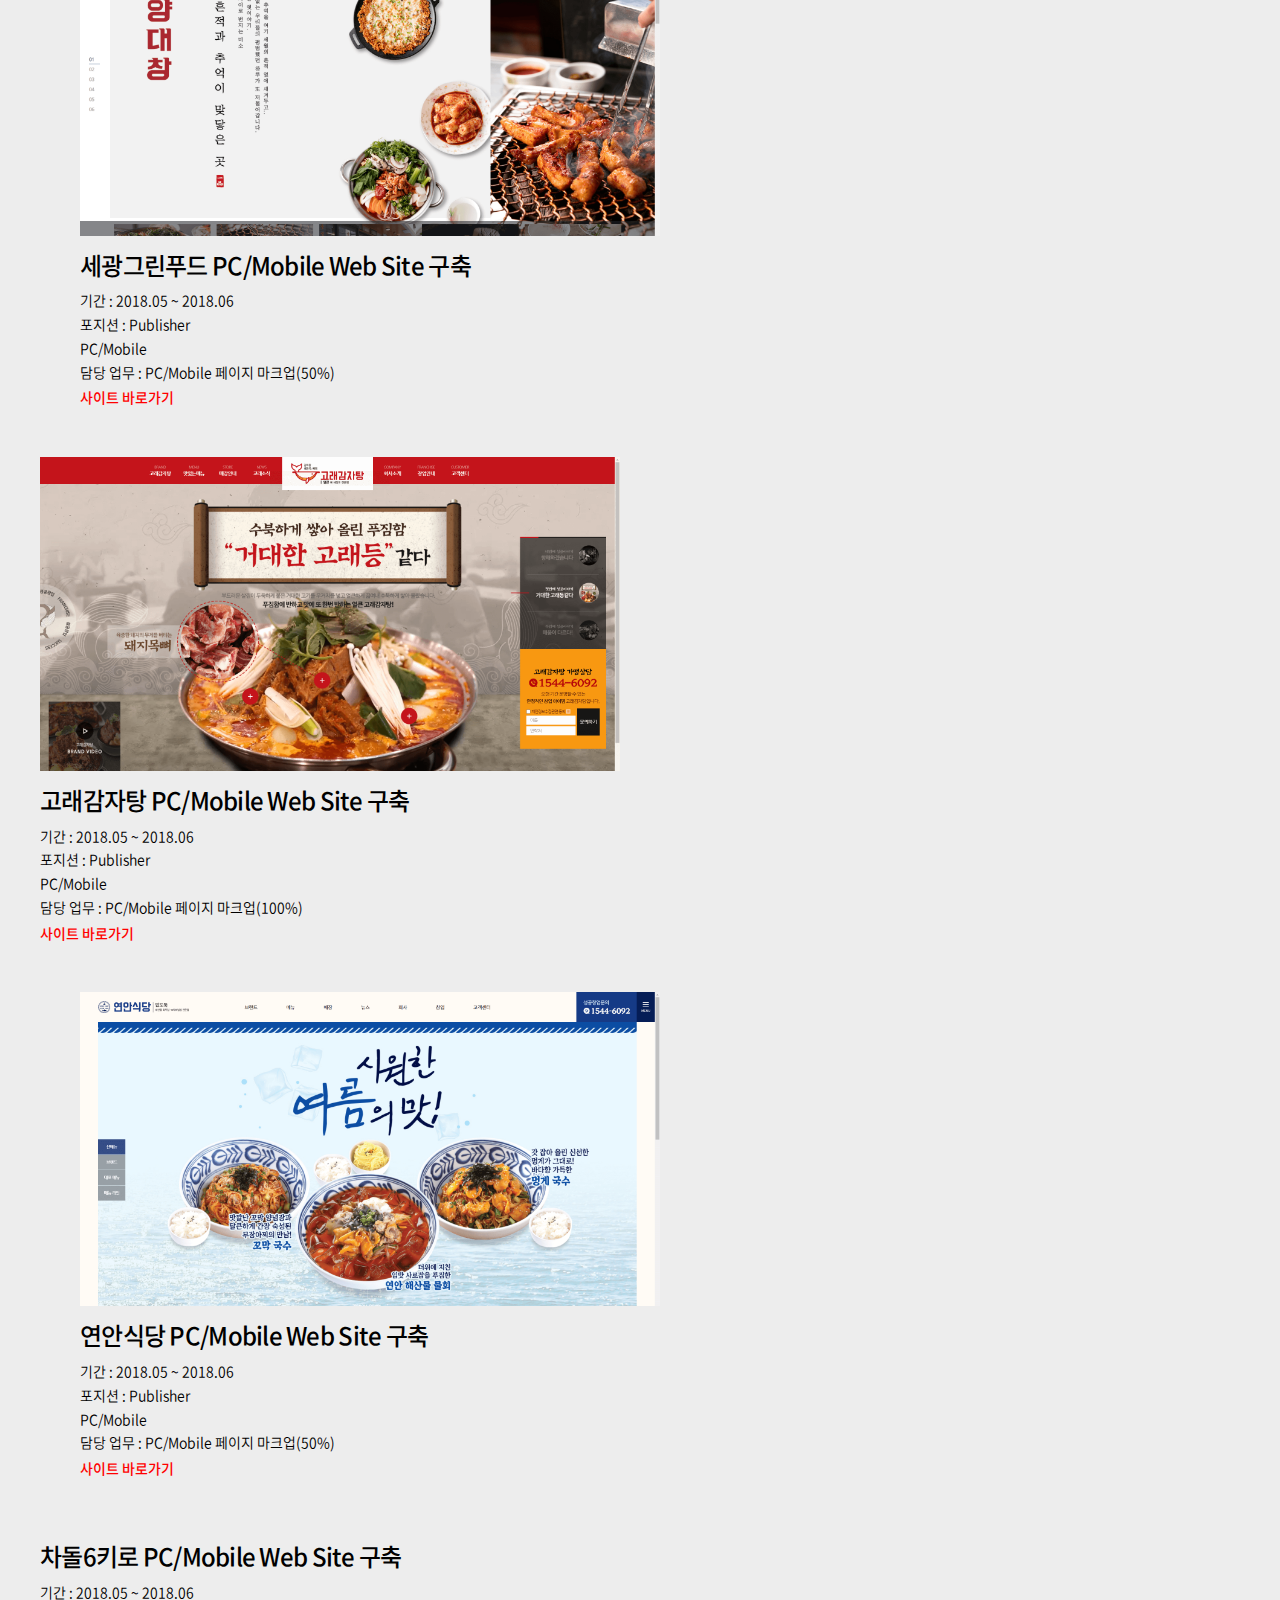
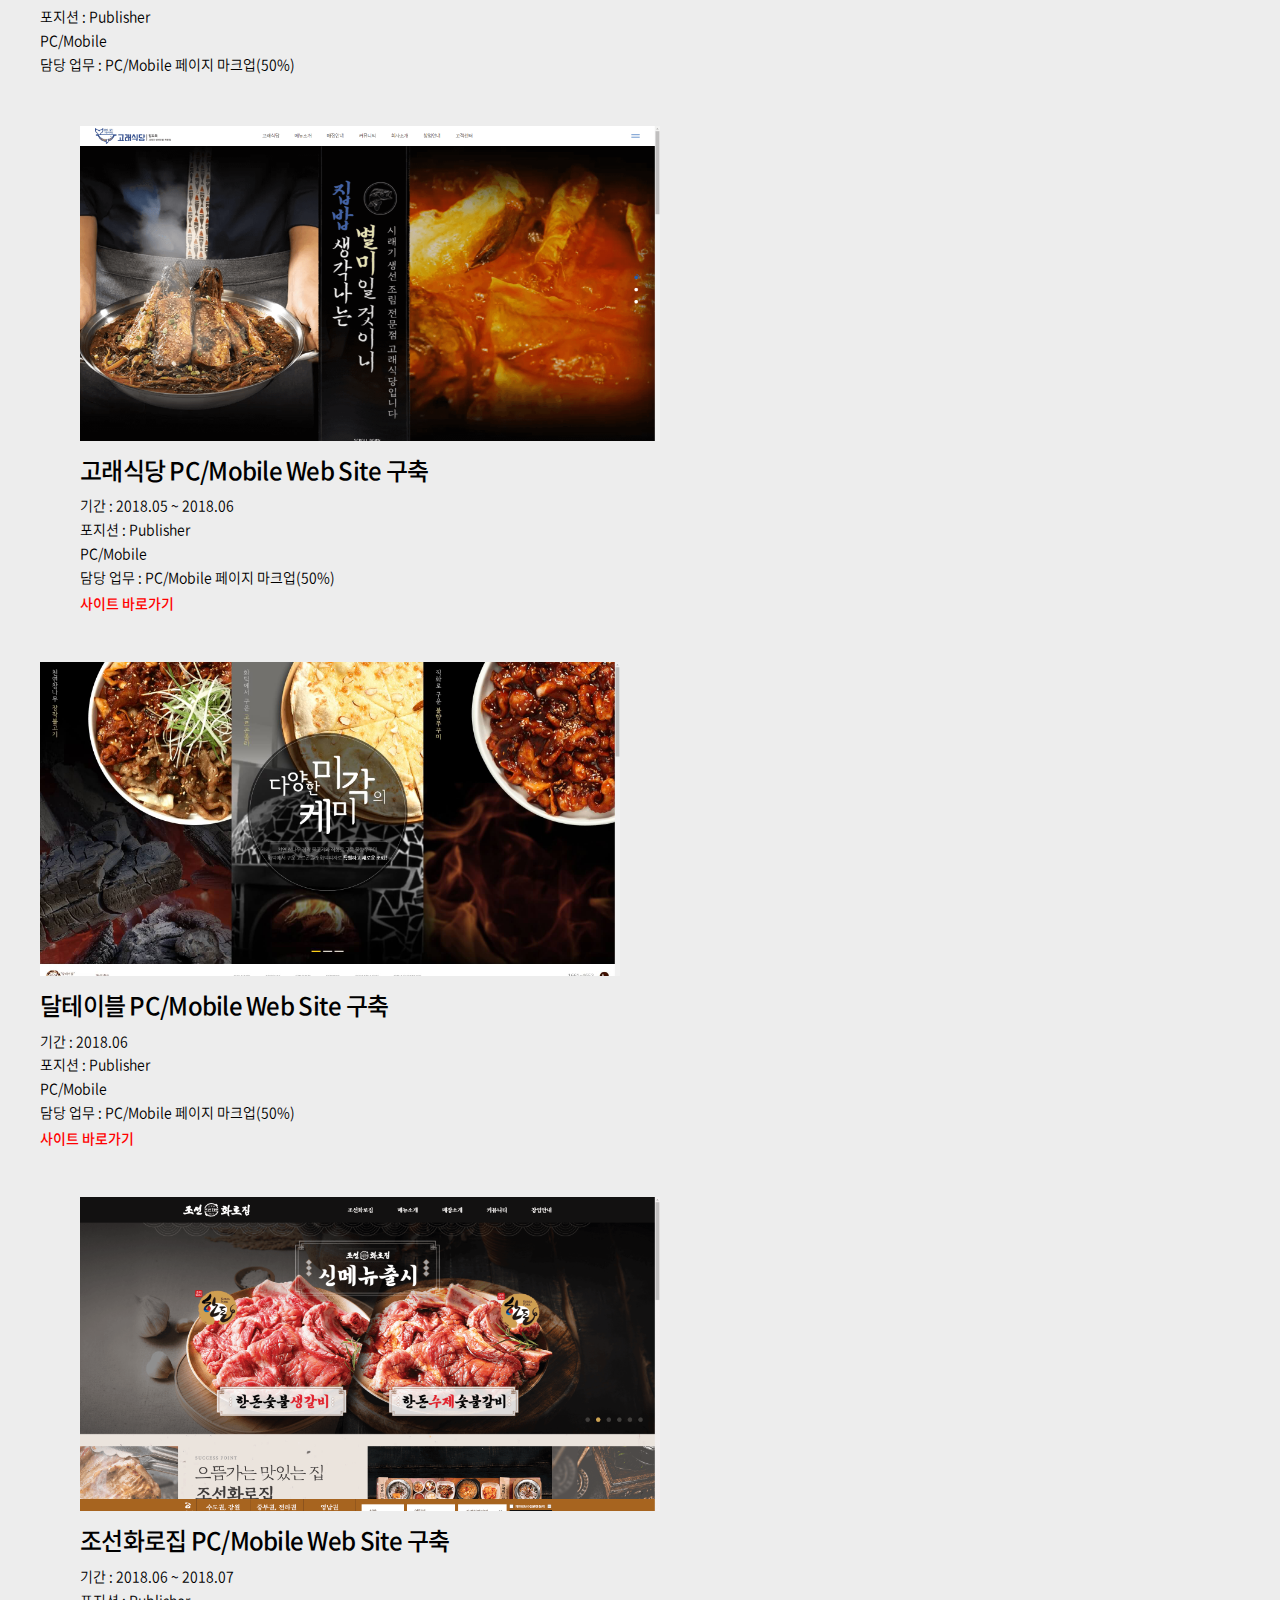
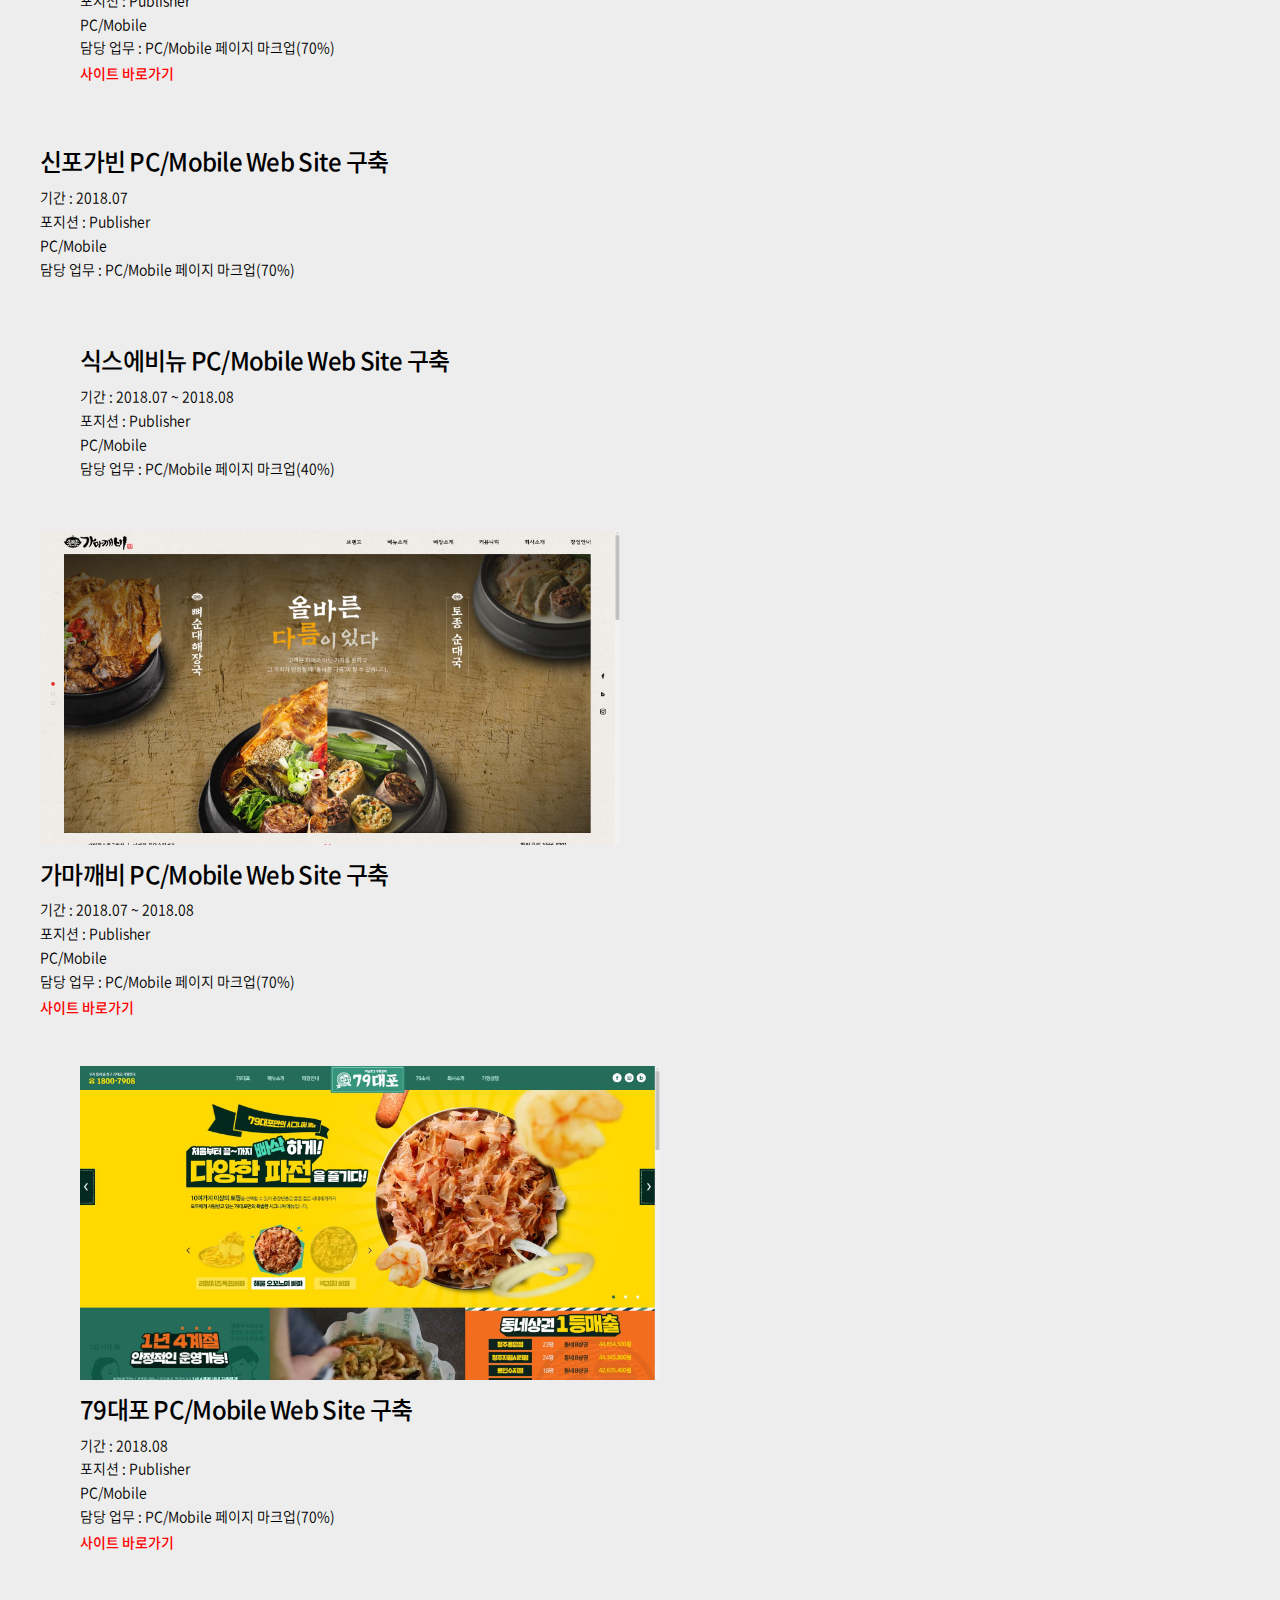
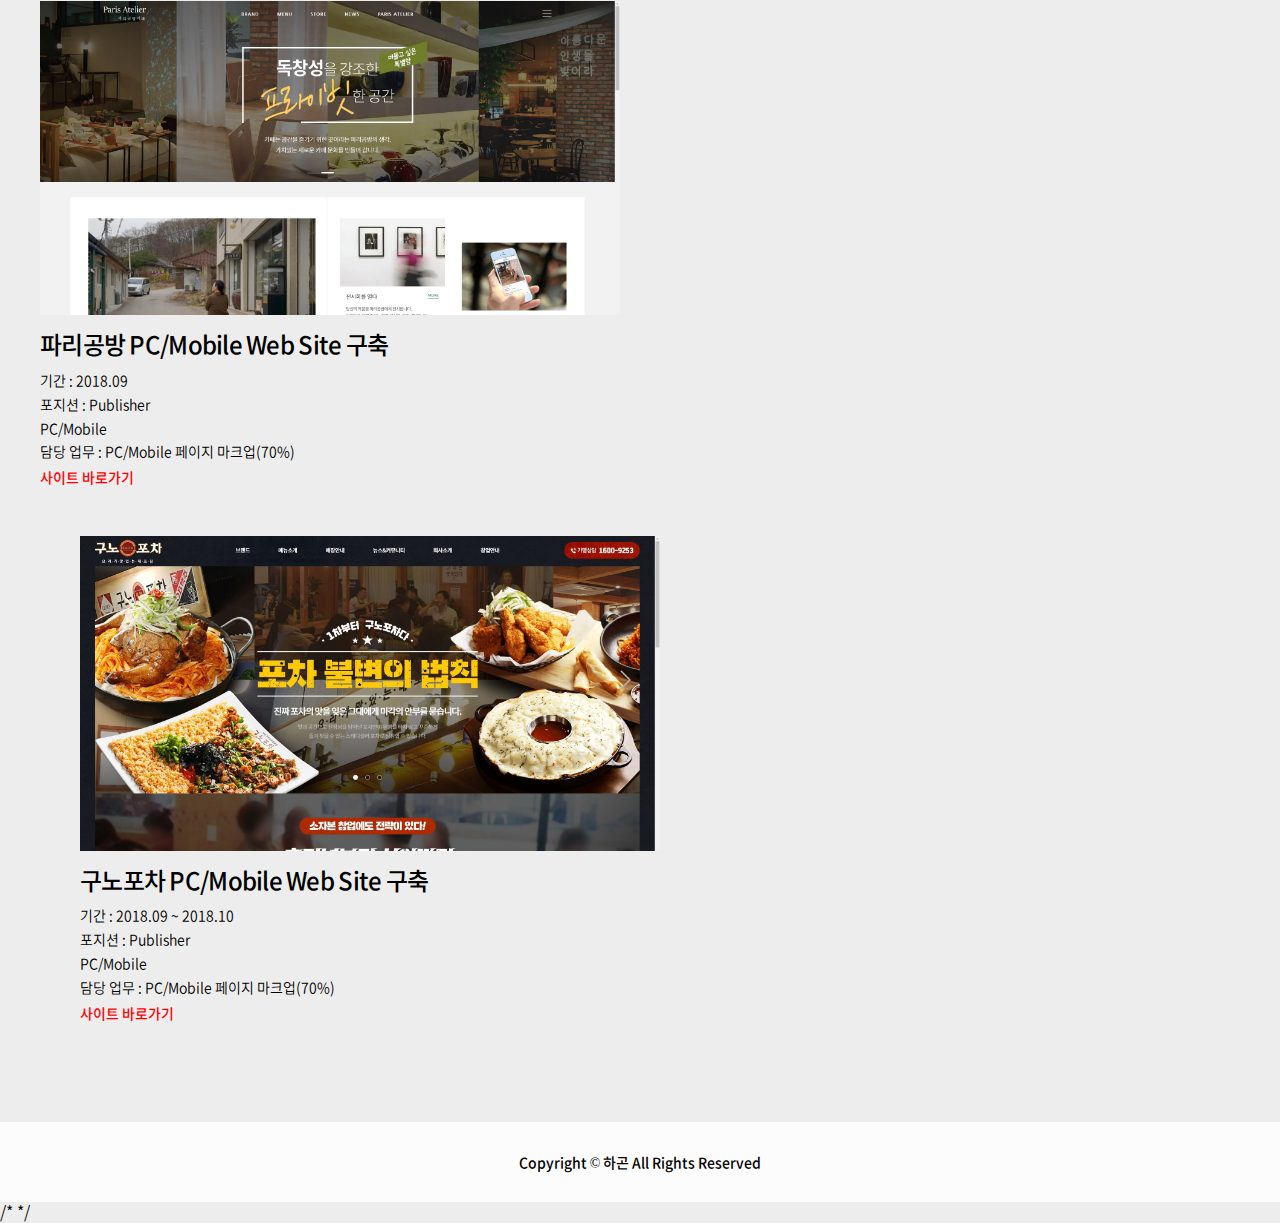
==== commit 7bade9bb: "Update main.html" ====
--- a/main.html
+++ b/main.html
@@ -49,10 +49,10 @@
                     //<span>* 민감성 정보가 담긴 이력서는 메일로 보내드릴 수 있습니다.</span>
 			<br><br><br>
                     
-                    2년 3개월 차 웹 퍼블리셔입니다.<br>
-                    약 75개의 프로젝트를 진행했고 현재도 진행 중 입니다.<br>
+                    2년 6개월 차 웹 퍼블리셔입니다.<br>
+                    약 77개의 프로젝트를 진행했고 현재도 진행 중 입니다.<br>
                     기업 반응형, 브랜드 PC/Mobile 최적화 사이트, 랜딩 사이트 등 다양한 경험이 있습니다.<br>
-                    모션 경험이 풍부하며 어떠한 요구사항도 받아들일 준비가 되어있습니다.
+                    //모션 경험이 풍부하며 어떠한 요구사항도 받아들일 준비가 되어있습니다.
                 </p>
             </div>
         </div>
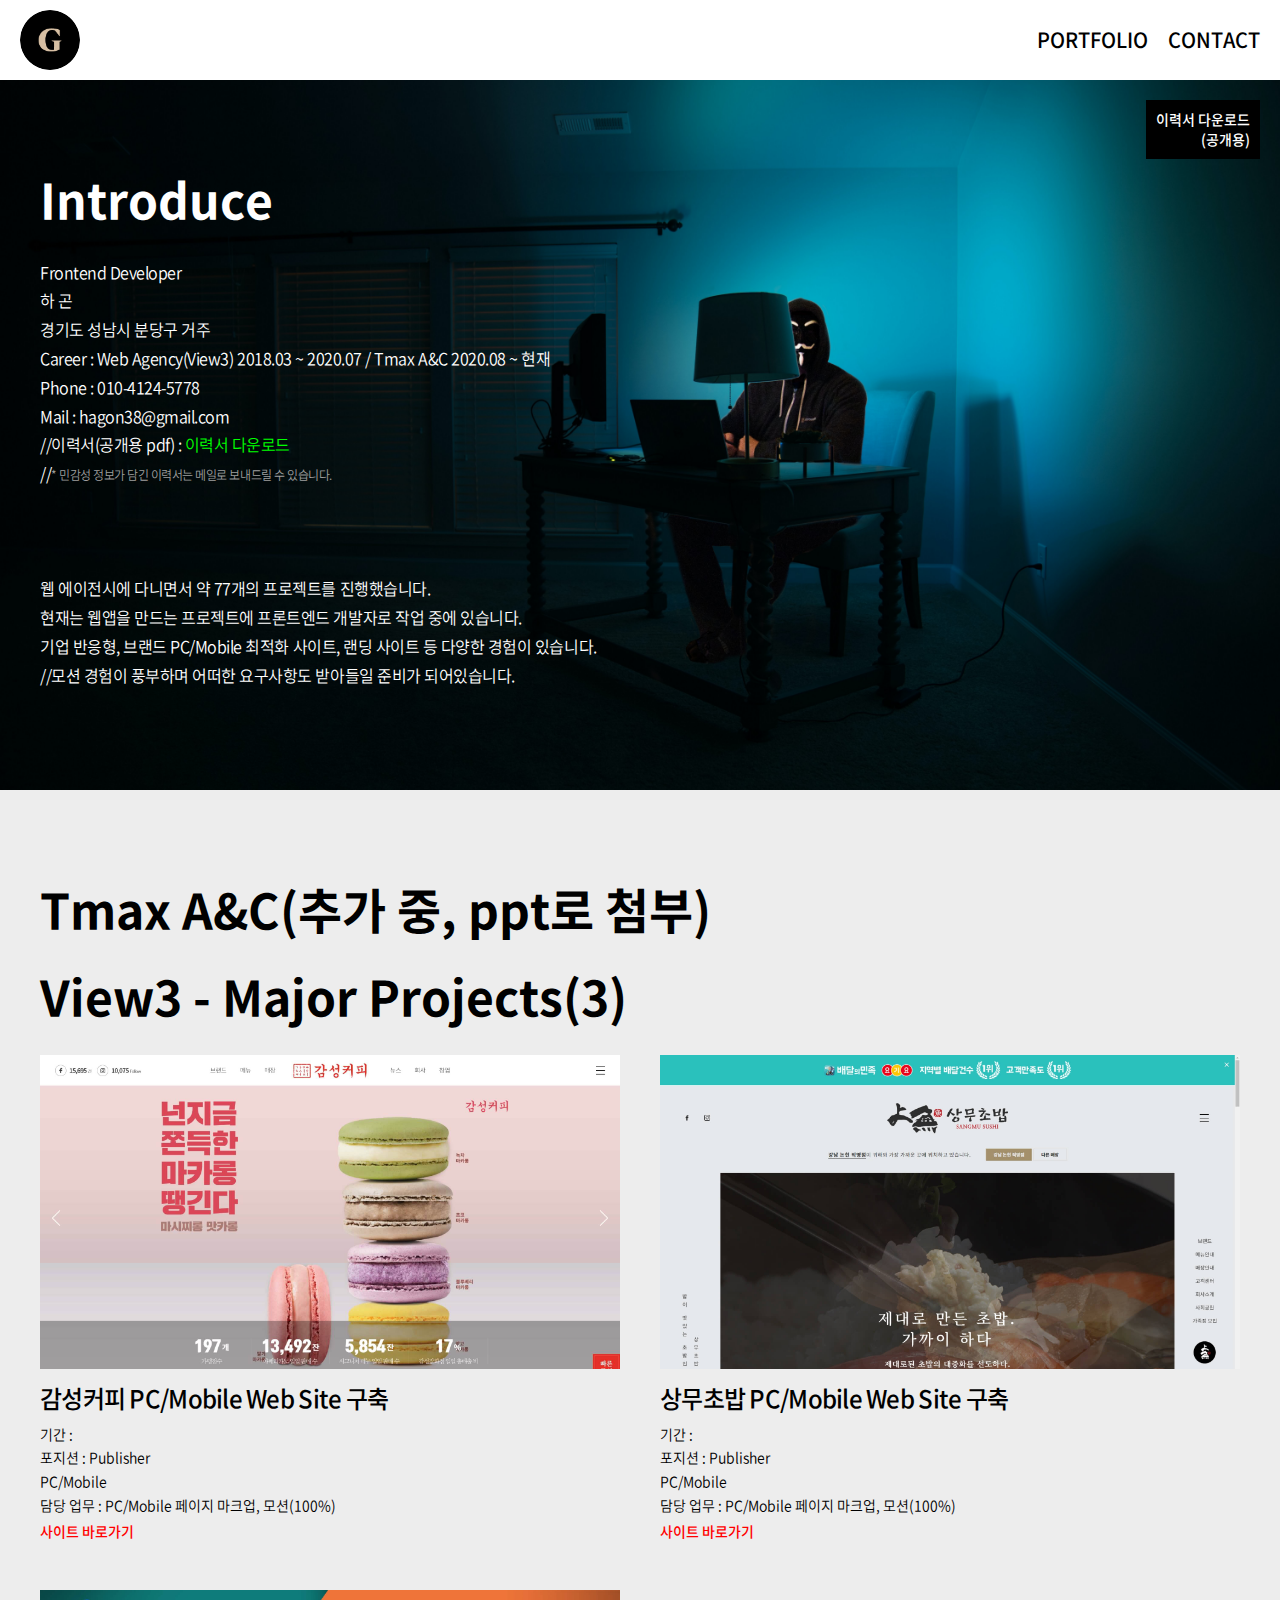
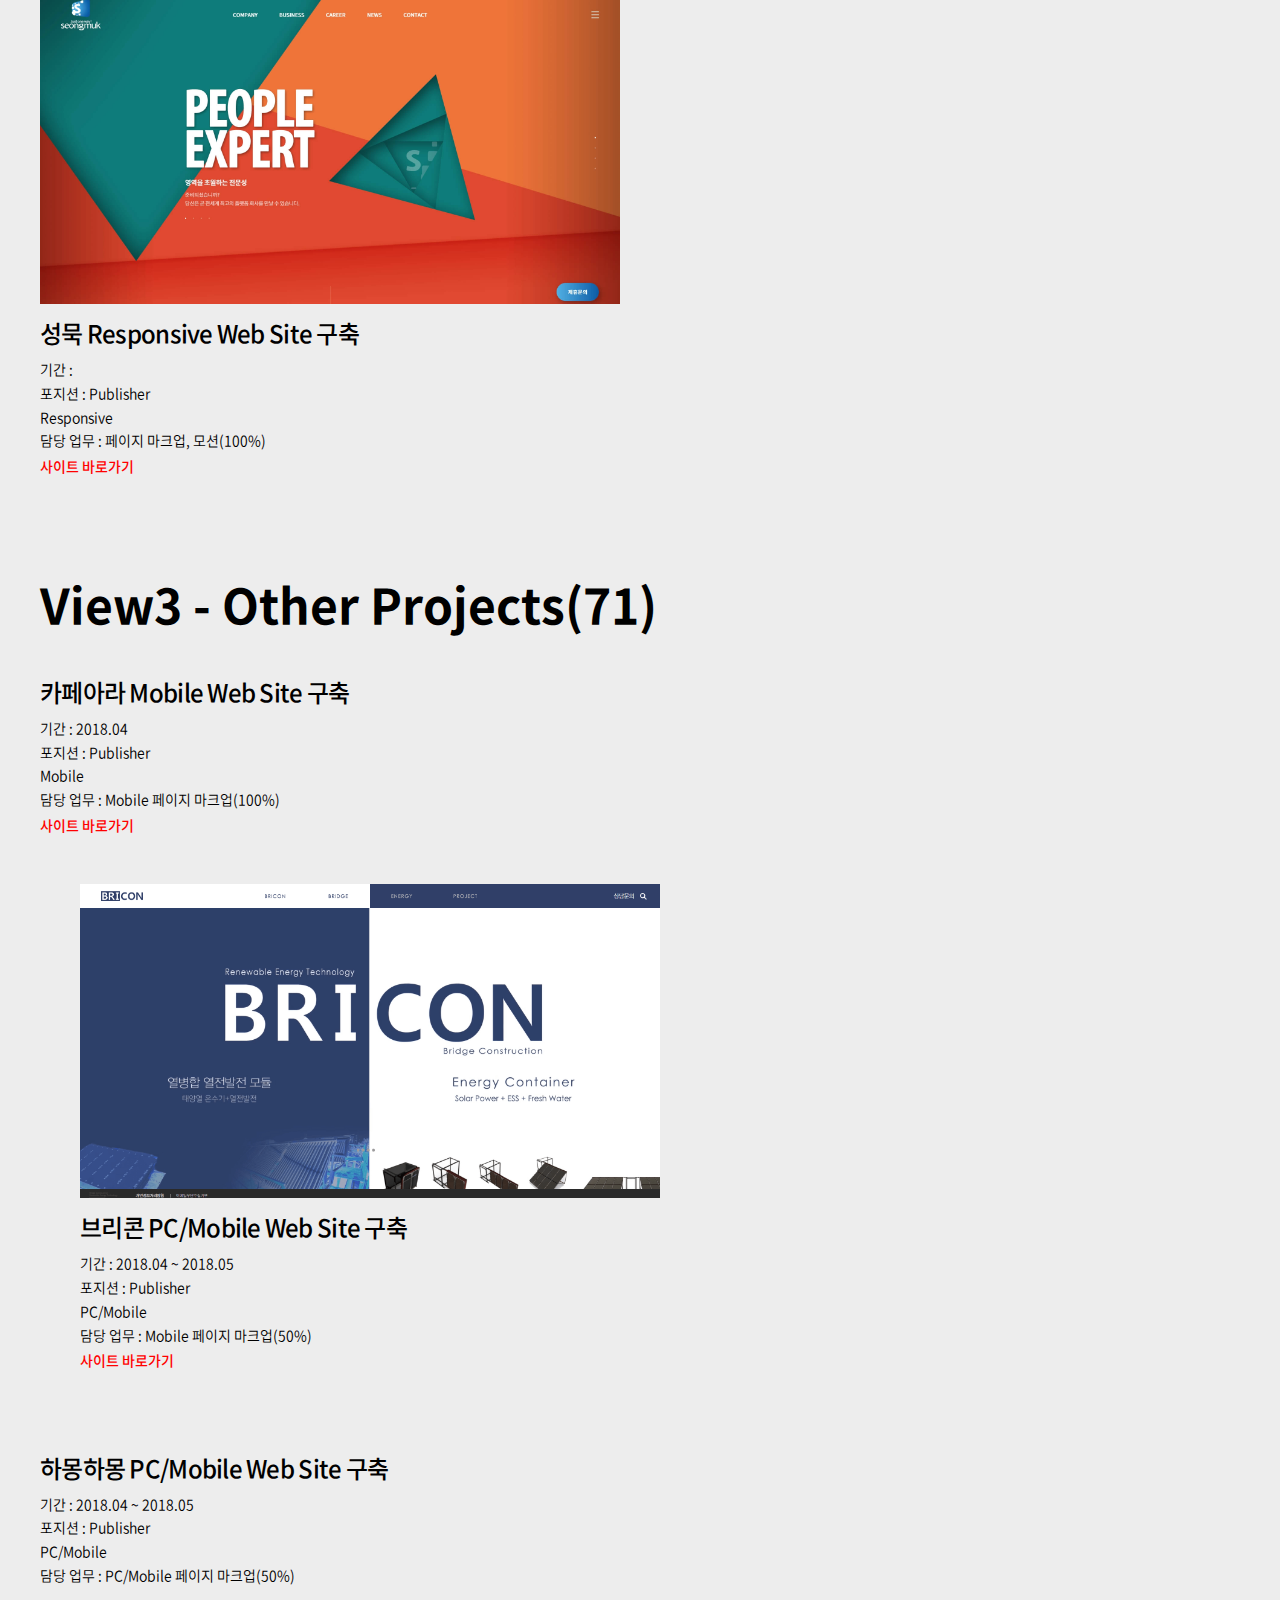
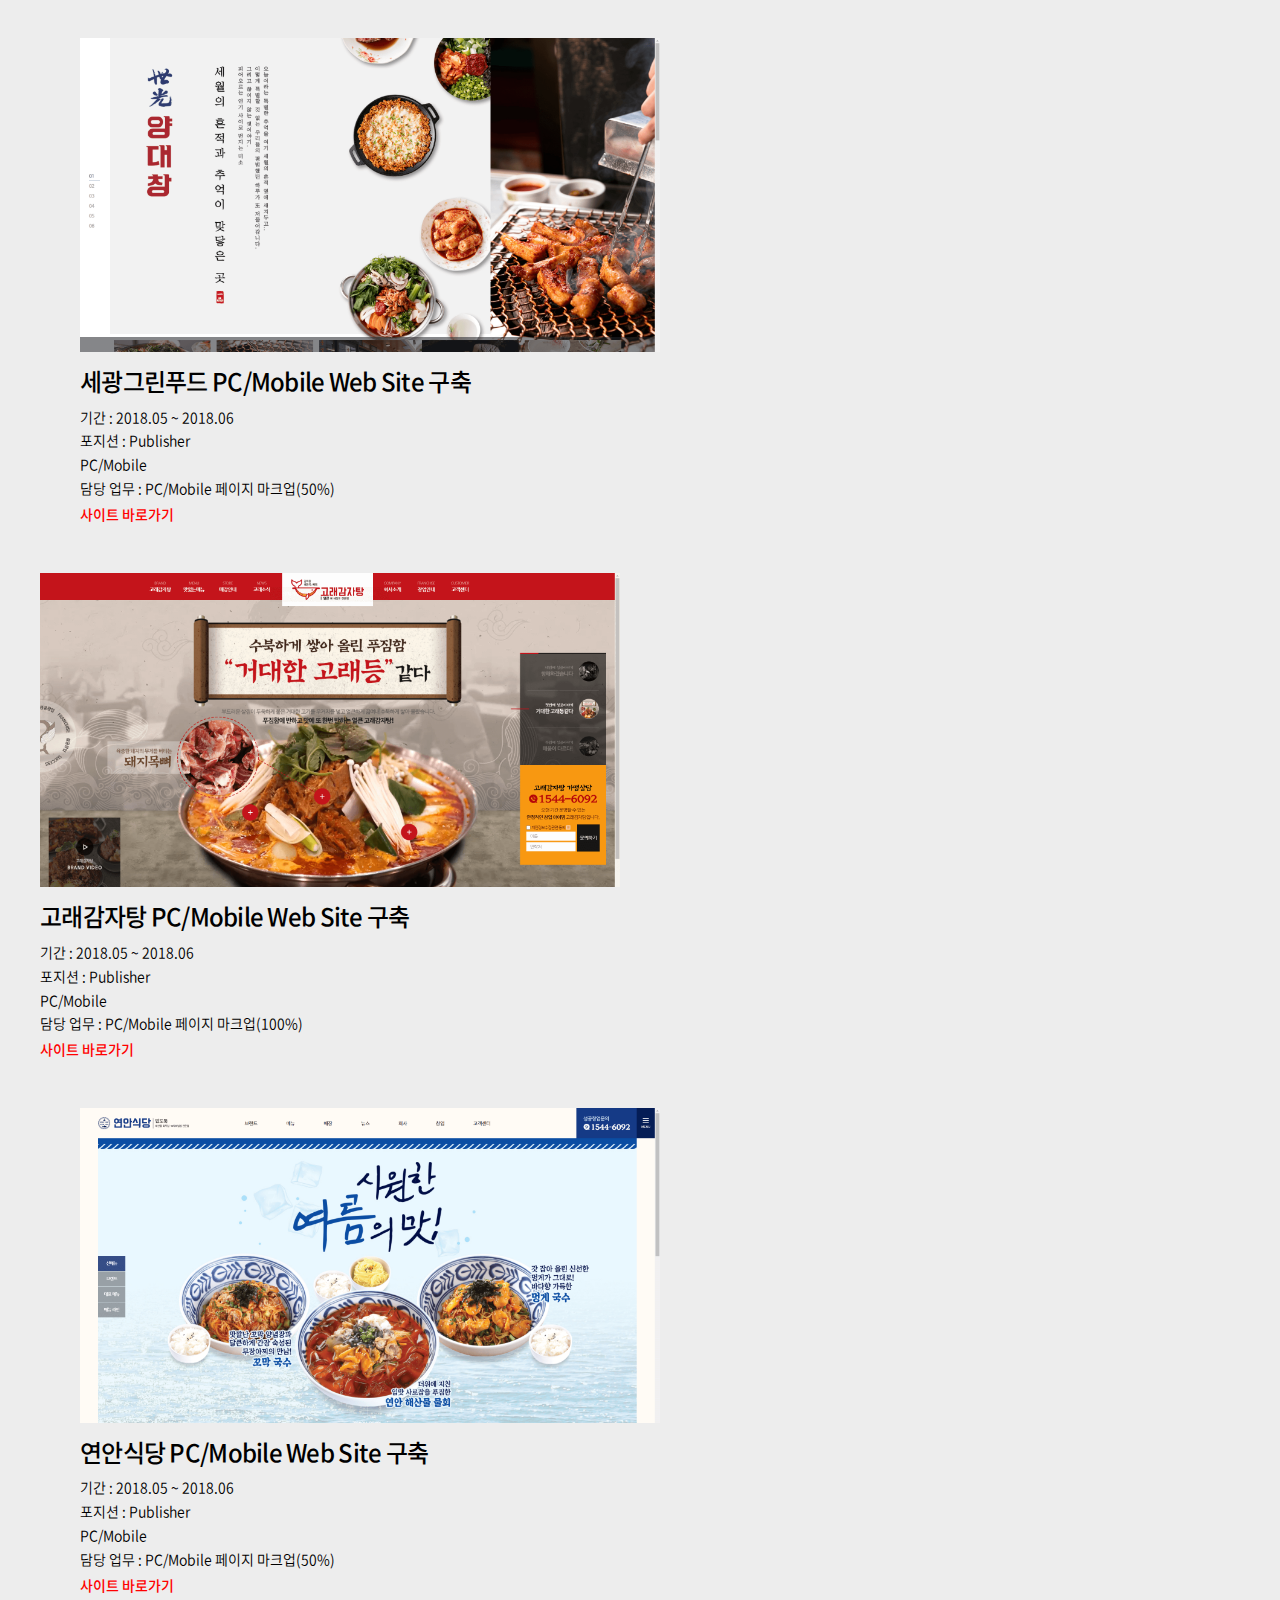
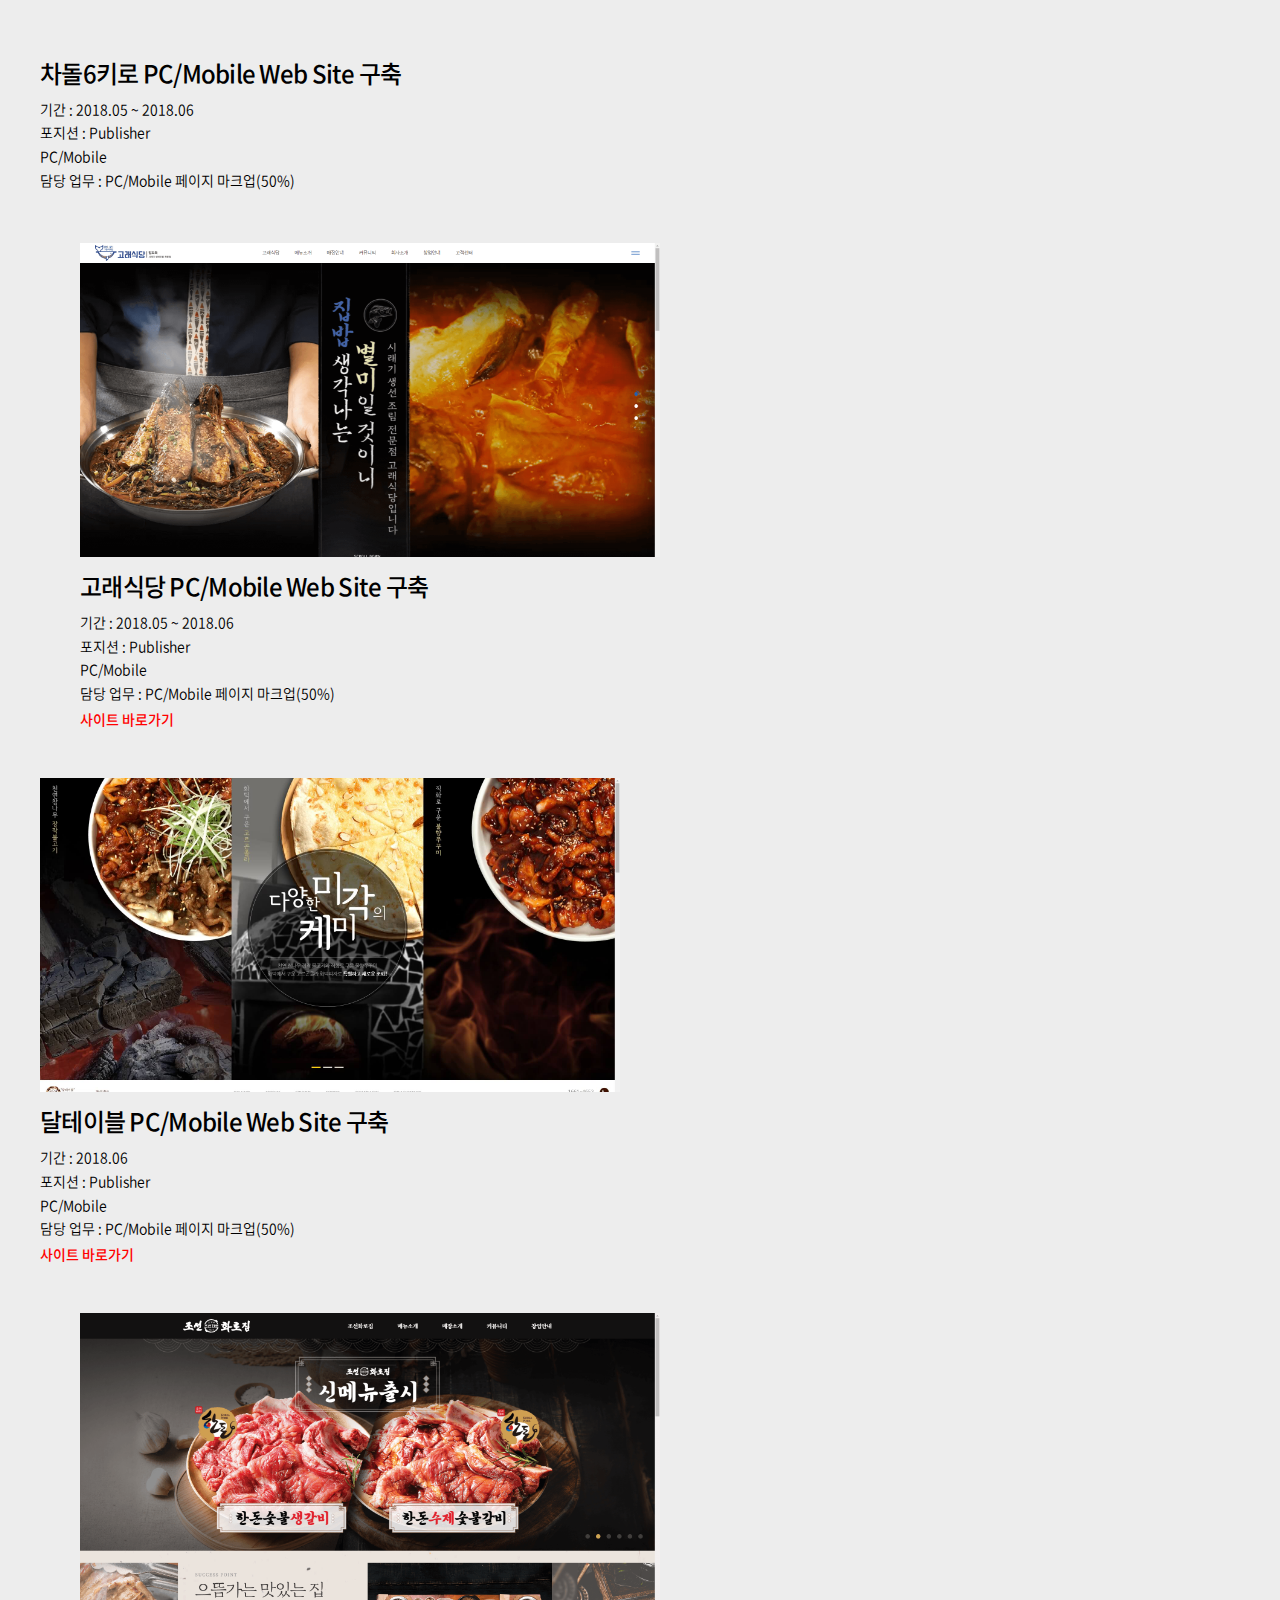
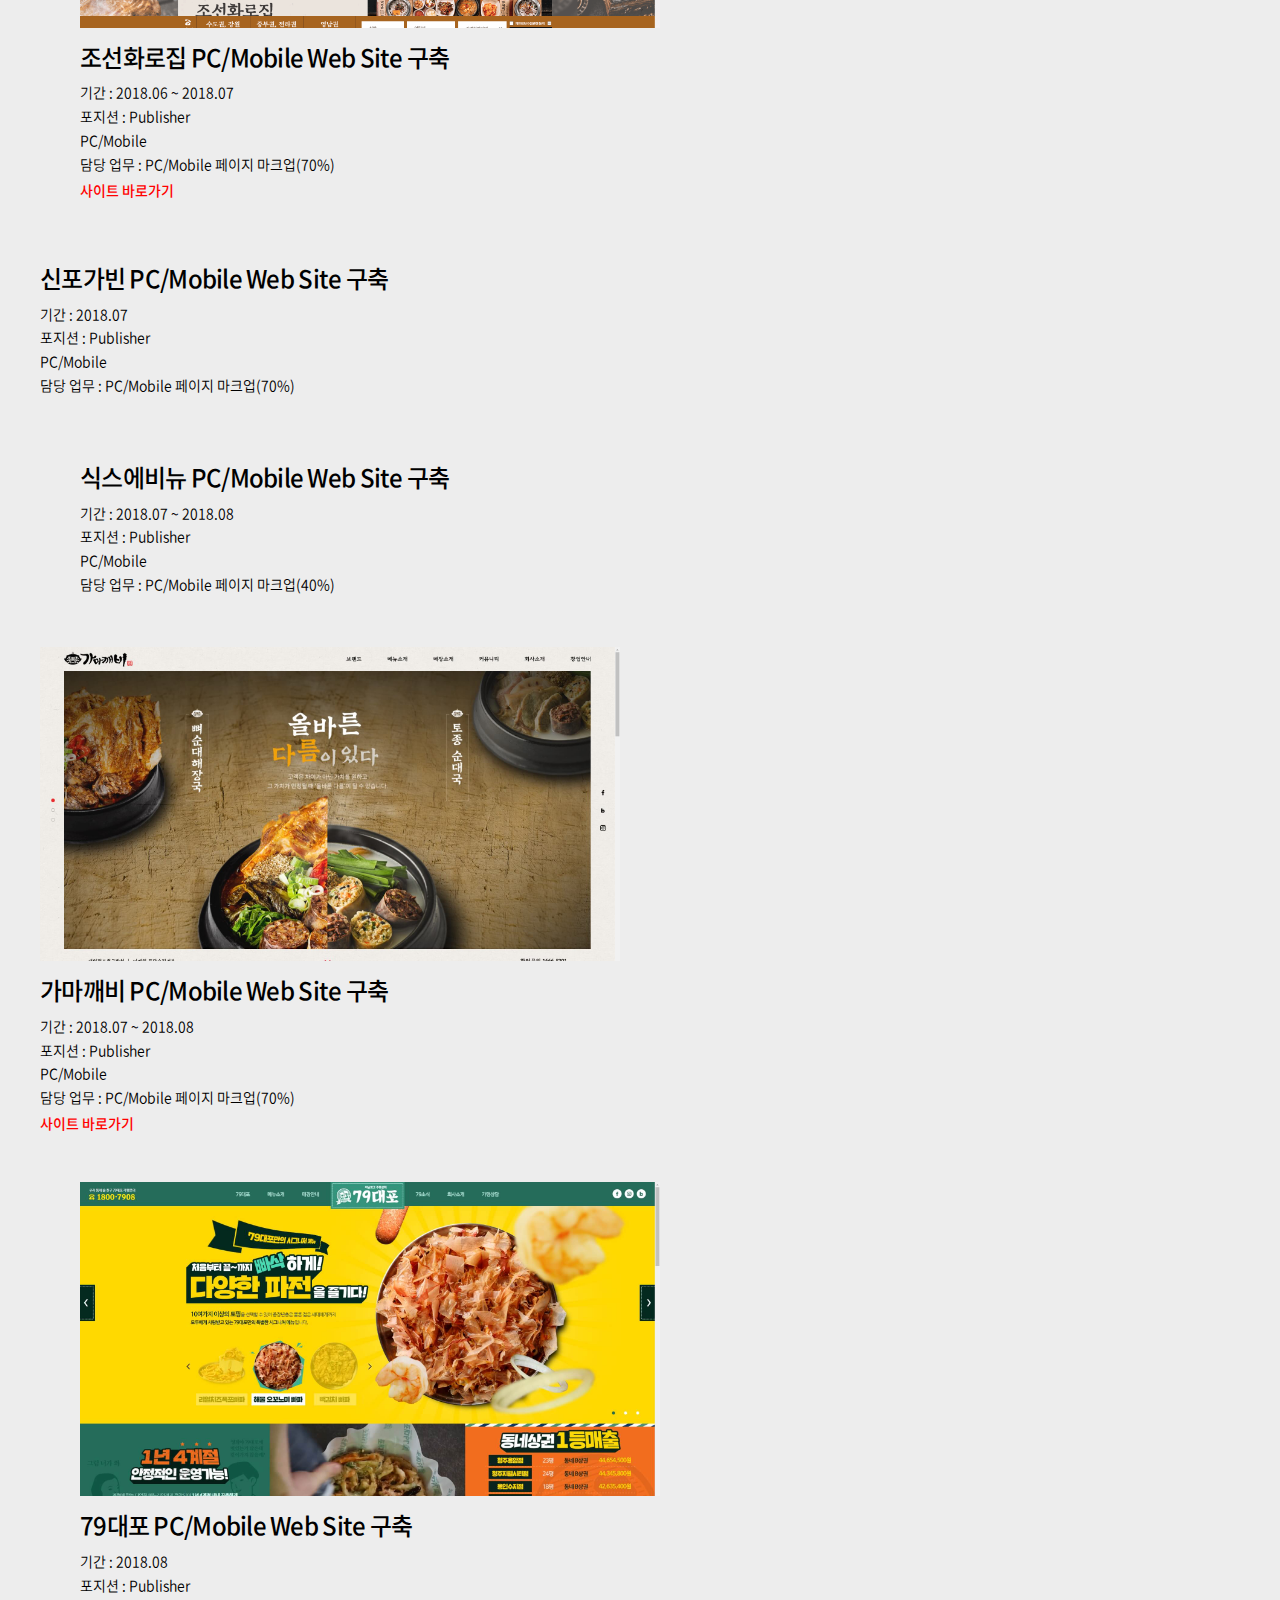
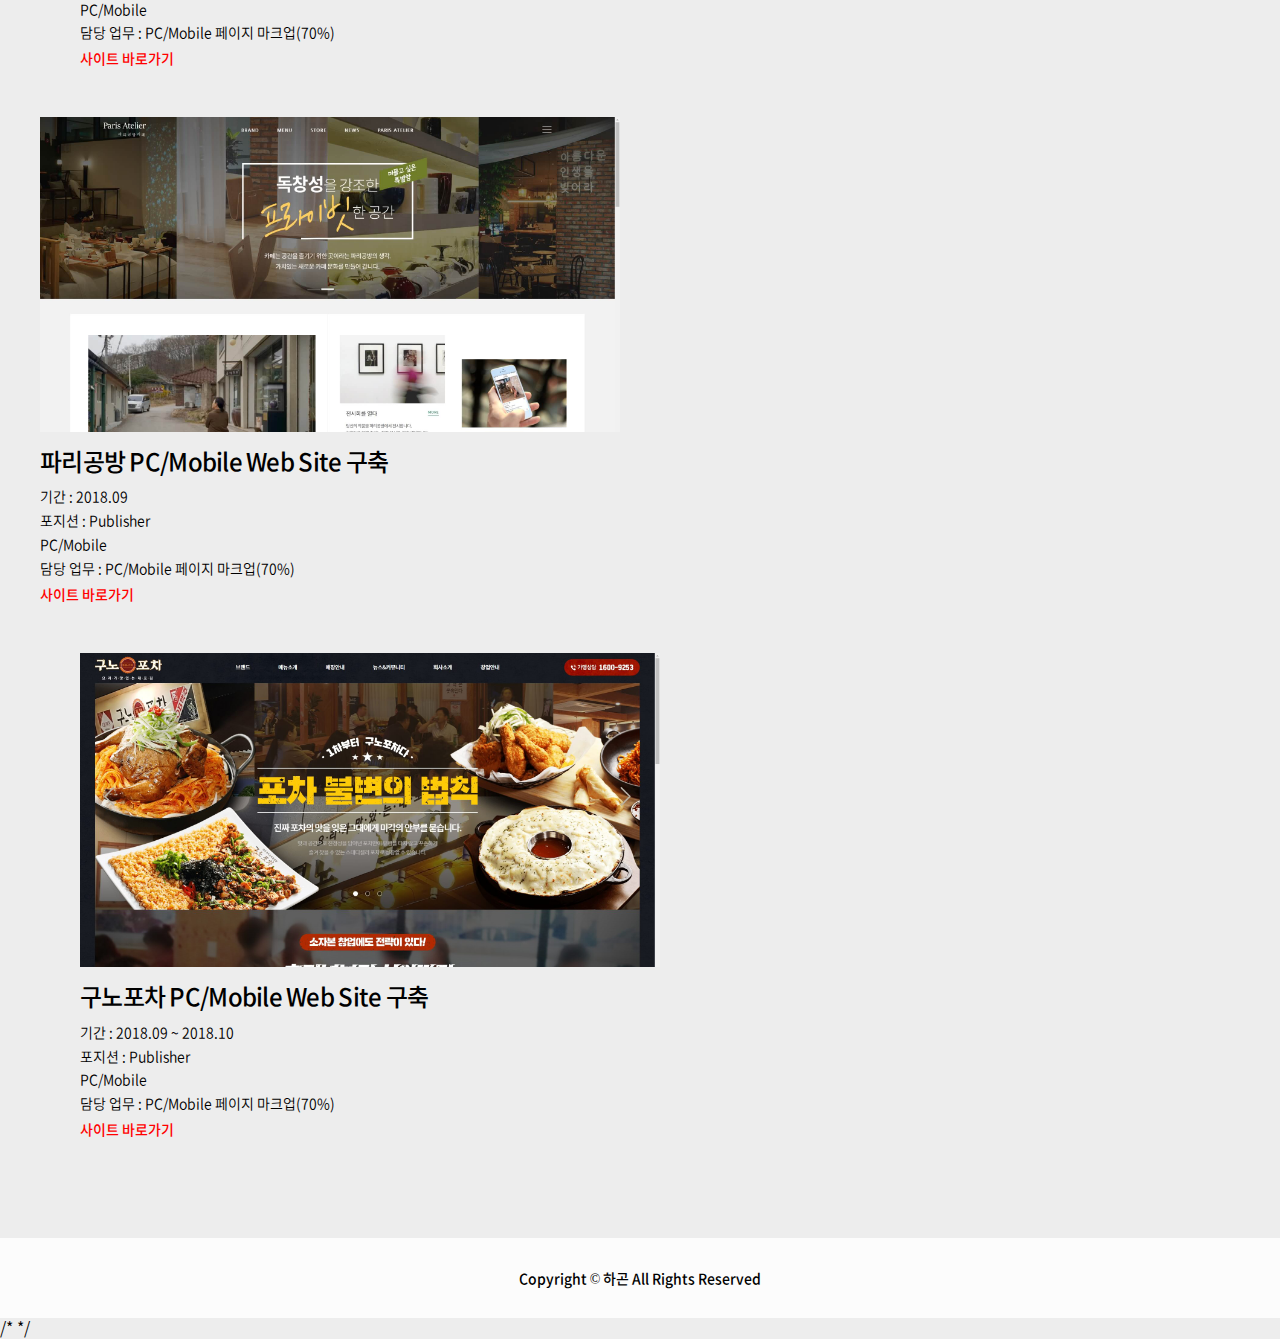
==== commit 53c01685: "new data update" ====
--- a/main.html
+++ b/main.html
@@ -39,18 +39,19 @@
             <div class="inner">
                 <p class="title">Introduce</p>
                 <p class="text">
-                    Web Publisher<br>
+                    Frontend Developer<br>
                     하 곤<br>
                     경기도 성남시 분당구 거주<br>
-                    Career : Web Agency 2018.03 ~ 2020.07 / 소프트웨어 중견기업 2020.07 ~ 현재<br>
+                    Career : Web Agency(View3) 2018.03 ~ 2020.07 / Tmax A&C 2020.08 ~ 현재<br>
                     Phone : 010-4124-5778 <a href="tel:01041245778" class="btn_tel">call</a><br>
                     Mail : hagon38@gmail.com<br>
                     //이력서(공개용 pdf) : <a href="uploads/resume_ver20200528.pdf" class="btn_resume" target="_blank">이력서 다운로드</a><br>
                     //<span>* 민감성 정보가 담긴 이력서는 메일로 보내드릴 수 있습니다.</span>
 			<br><br><br>
                     
-                    2년 6개월 차 웹 퍼블리셔입니다.<br>
-                    약 77개의 프로젝트를 진행했고 현재도 진행 중 입니다.<br>
+                    <br>
+                    웹 에이전시에 다니면서 약 77개의 프로젝트를 진행했습니다.<br>
+                    현재는 웹앱을 만드는 프로젝트에 프론트엔드 개발자로 작업 중에 있습니다.<br>
                     기업 반응형, 브랜드 PC/Mobile 최적화 사이트, 랜딩 사이트 등 다양한 경험이 있습니다.<br>
                     //모션 경험이 풍부하며 어떠한 요구사항도 받아들일 준비가 되어있습니다.
                 </p>
@@ -60,7 +61,8 @@
         <!-- projects start -->
         <div class="projects layer chapters">
             <div class="inner">
-                <p class="title">Major Projects(3)</p>
+                <p class="title">Tmax A&C(추가 중, ppt로 첨부)</p>
+                <p class="title">View3 - Major Projects(3)</p>
                 <ul class="pj_list fs_def">
                     <li>
                         <div class="img_area"><img src="img/pj/pj_40.jpg" alt="" class="w100"></div>
@@ -102,7 +104,7 @@
                         </div>
                     </li>
                 </ul>
-                <p class="title">Other Projects(71)</p>
+                <p class="title">View3 - Other Projects(71)</p>
                 <ul class="pj_list">
                     <li>
                         <div class="text_area">
